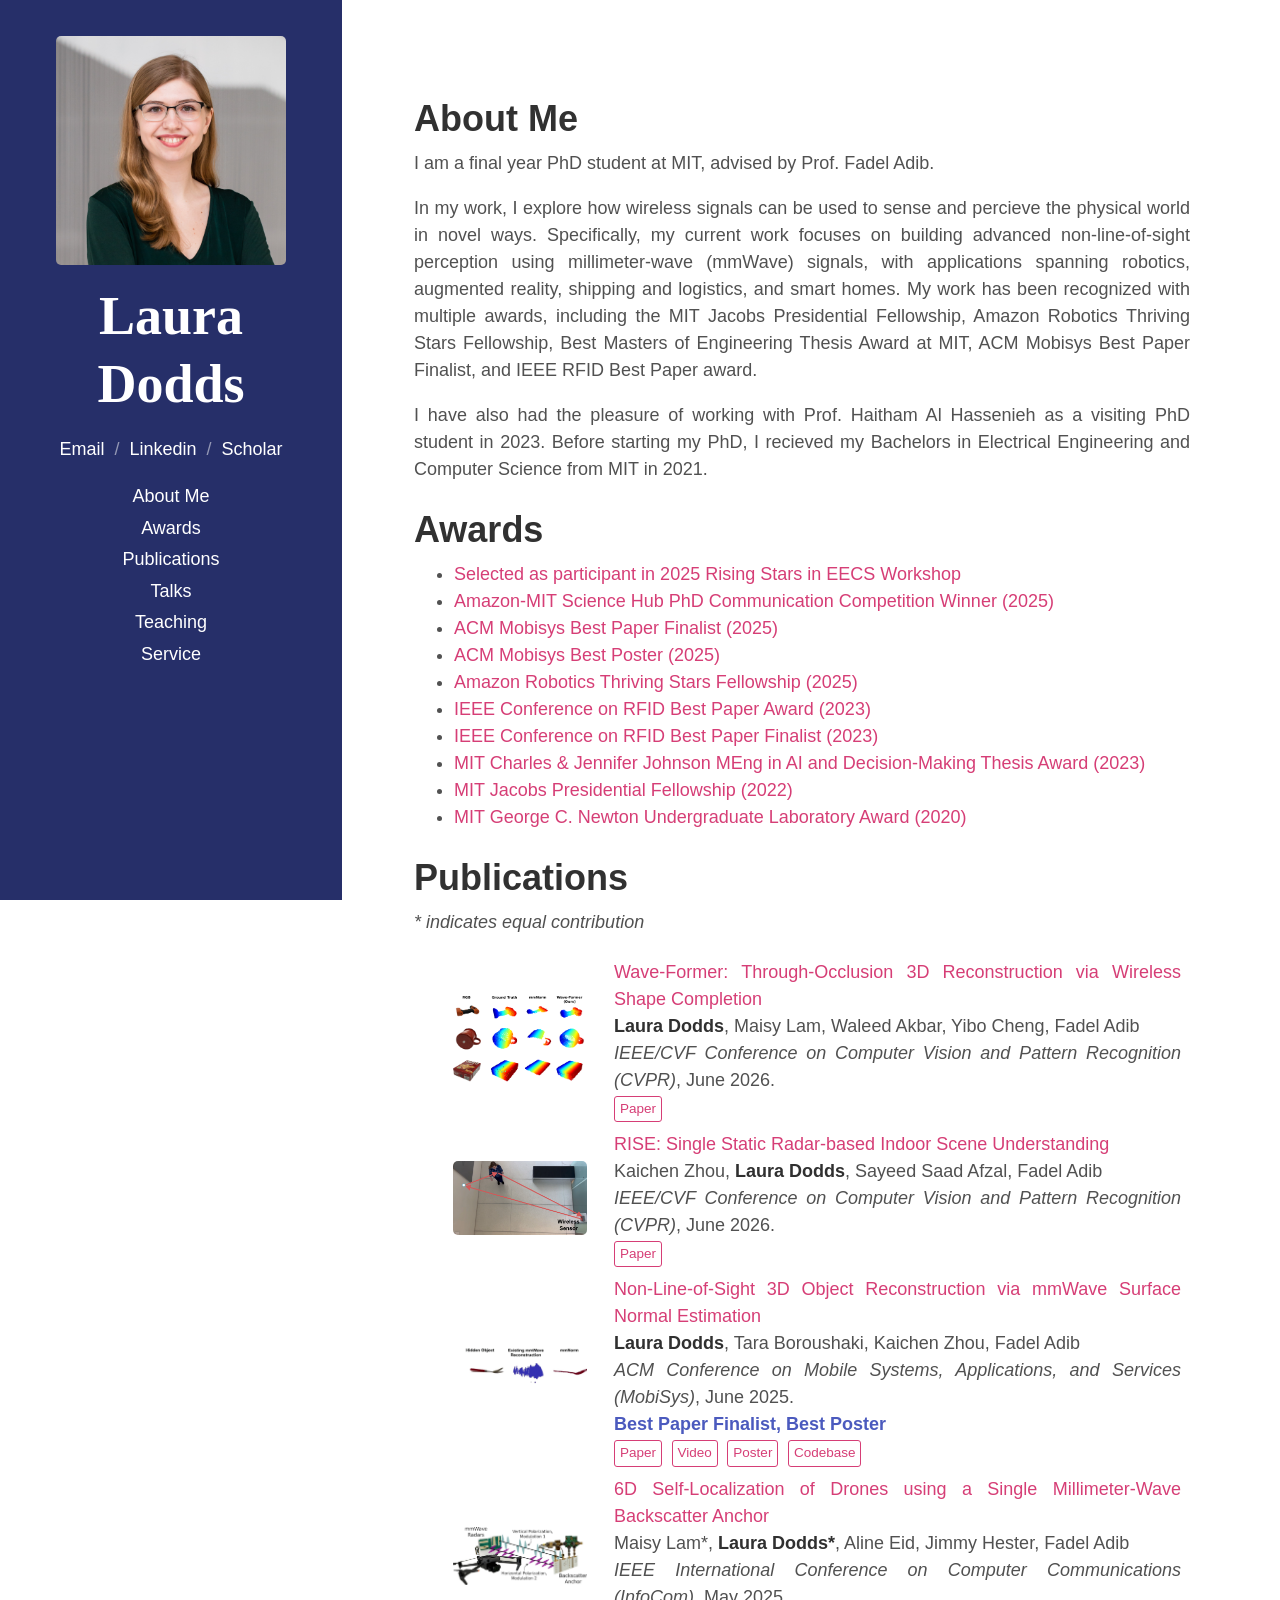
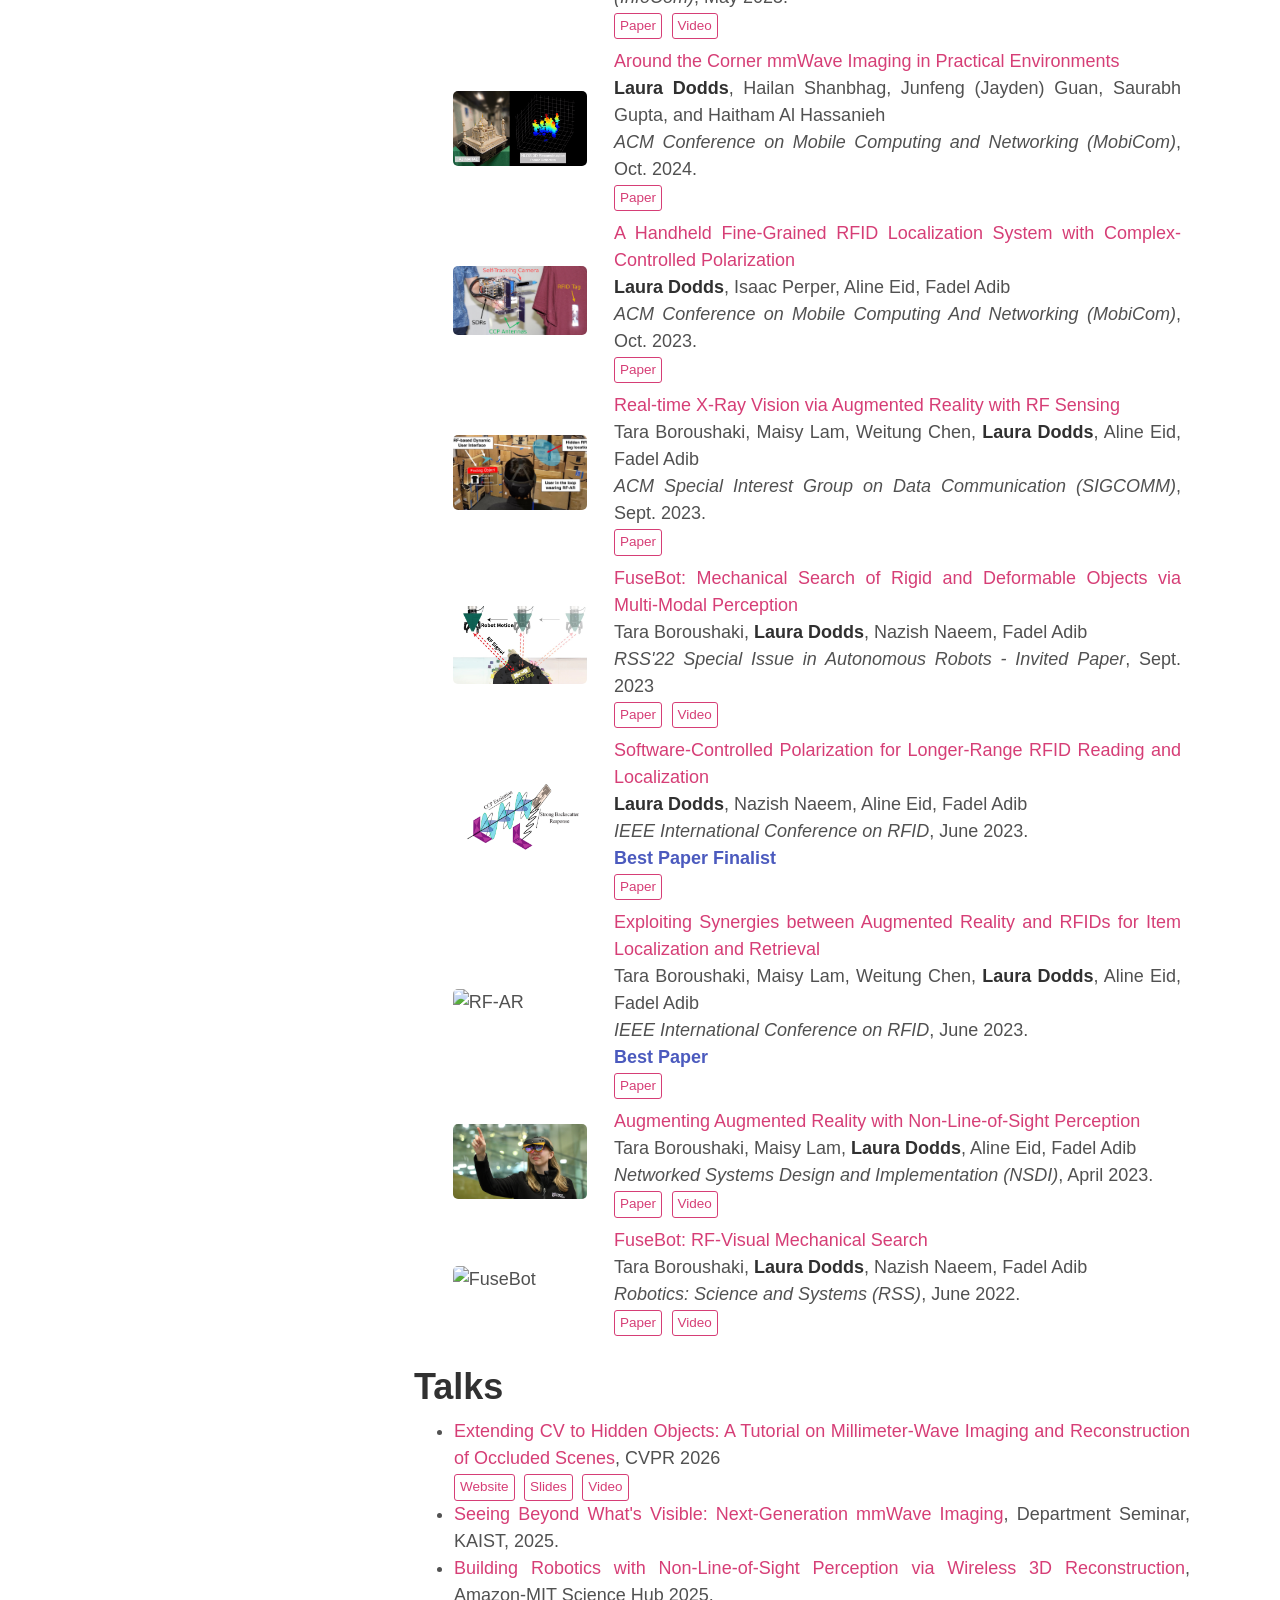
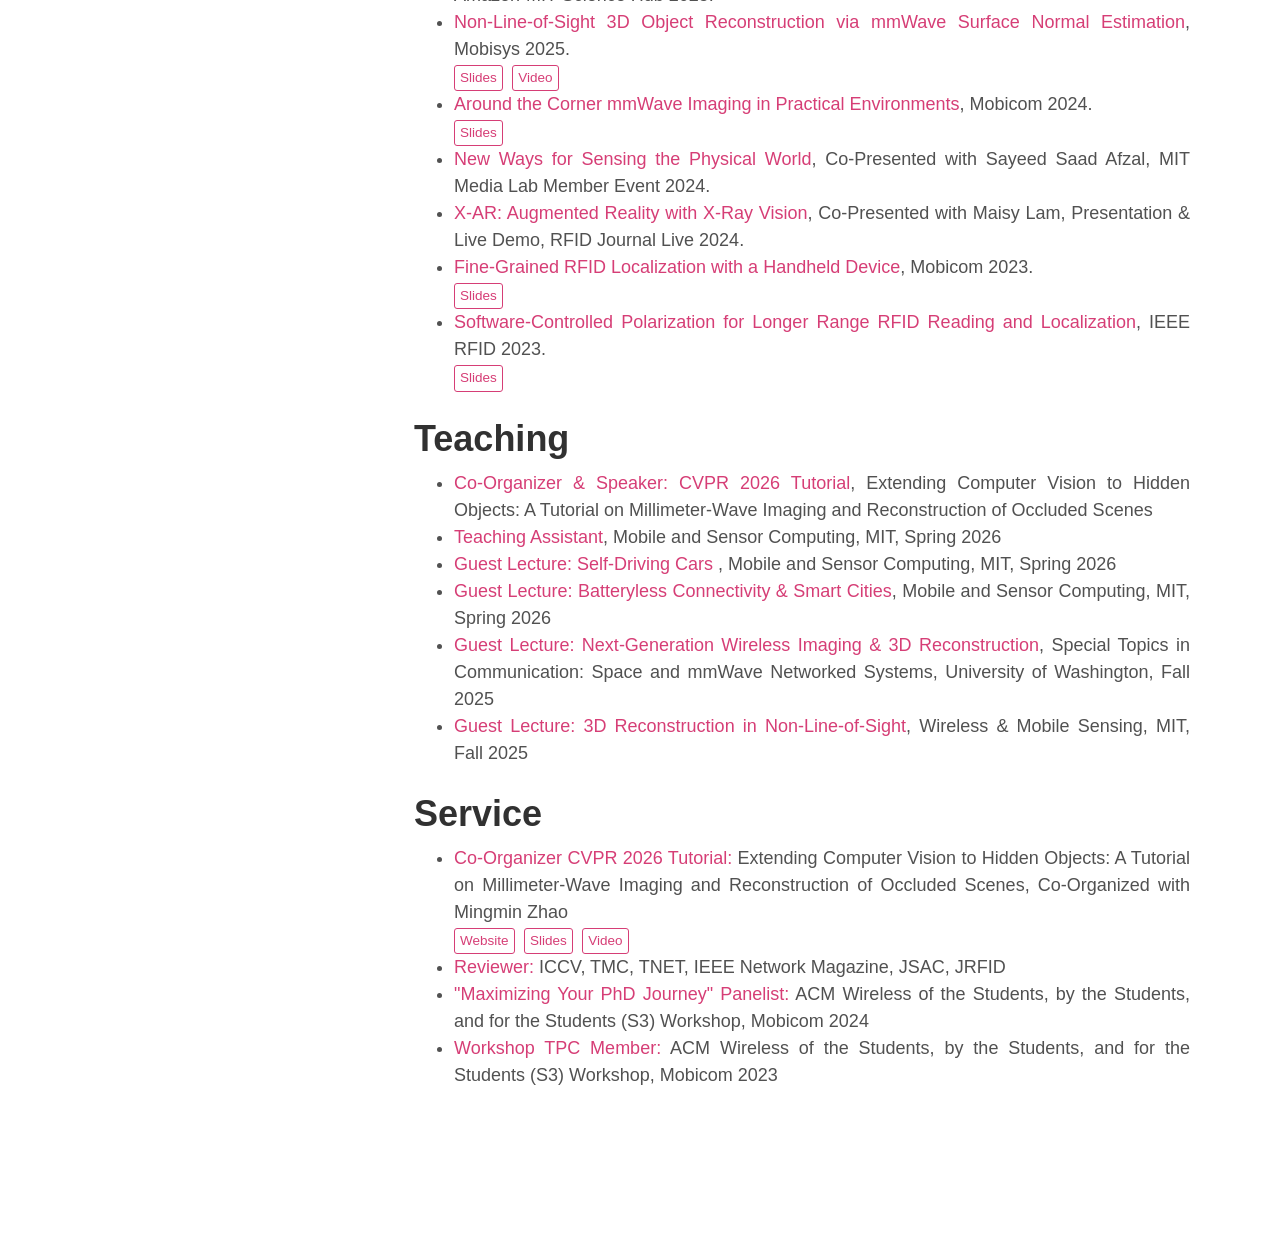
==== index.html @ 2a2af54e "Minor fix" ====
<!-- Test locally: bundle exec jekyll serve -->

<!doctype html>
<html lang="en-us">

  <head>
    <script async src="https://www.googletagmanager.com/gtag/js?id=G-W1QPLQGQSQ"></script>
<script>
  window.dataLayer = window.dataLayer || [];
  function gtag(){dataLayer.push(arguments);}
  gtag('js', new Date());

  gtag('config', 'G-W1QPLQGQSQ');
</script>

  <link href="http://gmpg.org/xfn/11" rel="profile">
  <meta http-equiv="content-type" content="text/html; charset=utf-8">

  <meta name="author" content="Laura Dodds">
  <meta name="description" content="Personal website of Laura Dodds, PhD candidate at MIT.">
  <!-- <meta name="viewport" content="width=device-width, initial-scale=1"> -->

  <meta http-equiv='cache-control' content='no-cache'>
  <meta http-equiv='expires' content='0'>
  <meta http-equiv='pragma' content='no-cache'>
  <title>
    
      Laura Dodds
    
  </title>

  <link rel="stylesheet" href="css/poole.css">
  <link rel="stylesheet" href="css/syntax.css">
  <link rel="stylesheet" href="css/hyde.css">
  <!-- <link rel="stylesheet" href="http://fonts.googleapis.com/css?family=PT+Sans:400,400italic,700|Abril+Fatface"> -->

  <link rel="apple-touch-icon-precomposed" href="http://localhost:4000/public/apple-touch-icon-144-precomposed.png">
  <link rel="shortcut icon" type="image/x-icon" href="images/laura_headshot.jpg">

  <link rel="alternate" type="application/rss+xml" title="RSS" href="http://localhost:4000/atom.xml">

  <style>
    td {
      text-align: justify !important;
    }
    ul {
      text-align: justify !important;
    }
  </style>
</head>

  <body class="theme-base-08">

    <div class="sidebar">
  <div class="container" >
    <div class="sidebar-about">
      <a href="images/laura_headshot.jpg"><img style="width:85%;max-width:100%;display:block;margin-left:auto;margin-right:auto" alt="profile photo" src="images/laura_headshot.jpg" class="hoverZoomLink"></a>
      <h1>
        <a href="" style="text-align: center">
          Laura Dodds
        </a>
      </h1>
      <p class="lead"></p>
    </div>
    <div>
      <a href="mailto:ldodds@mit.edu">Email</a> 
      &nbsp/&nbsp
      <!-- <a href="data/cv.pdf">CV</a> &nbsp/&nbsp -->
      <a href="https://www.linkedin.com/in/laura-dodds-871b4116a/">Linkedin</a> 
      &nbsp/&nbsp
      <!-- <br> -->
      <a href="https://scholar.google.com/citations?user=KIgj3WQAAAAJ&hl=en&oi=ao">Scholar</a>
      <p></p>
    </div>
    <nav class="sidebar-nav">
      <a class="sidebar-nav-item" href="#about">About Me</a>
      <a class="sidebar-nav-item" href="#awards">Awards</a>
      <a class="sidebar-nav-item" href="#research">Publications</a>
      <a class="sidebar-nav-item" href="#invited">Talks</a>
      <a class="sidebar-nav-item" href="#teaching">Teaching</a>
      <a class="sidebar-nav-item" href="#service">Service</a>

    </nav>

<!--    <p class="sidebar-sticky">&copy; 2021. All rights reserved.</p>-->
  </div>
</div>


    <div class="content container">
      <div class="page">
  <h1 id="about">About Me</h1>
        <p style="text-align: justify;">
        I am a final year PhD student at MIT, advised by Prof. Fadel Adib. 
        </p>

        <p style="text-align: justify;">
          In my work, I explore how wireless signals can be used to sense and percieve the physical world in novel ways. Specifically, my current work focuses on building advanced non-line-of-sight perception using millimeter-wave (mmWave) signals, with applications spanning robotics, augmented reality, shipping and logistics, and smart homes. My work has been recognized with multiple awards, including the MIT Jacobs Presidential Fellowship, Amazon Robotics Thriving Stars Fellowship, Best Masters of Engineering Thesis Award at MIT, ACM Mobisys Best Paper Finalist, and IEEE RFID Best Paper award. 
        </p>

    <p style="text-align: justify;">
      I have also had the pleasure of working with Prof. Haitham Al Hassenieh as a visiting PhD student in 2023. Before starting my PhD, I recieved my Bachelors in Electrical Engineering and Computer Science from MIT in 2021. 
    </p>

   
<h1 id="awards">Awards</h1>
<ul>
      <li> <a href="https://risingstars-eecs.mit.edu/participants/laura-dodds/">Selected as participant in 2025 Rising Stars in EECS Workshop</a></li>
      <li> <span style="color:#d63e76">Amazon-MIT Science Hub PhD Communication Competition Winner (2025)</span> </li> 
      <li> <a href="https://www.sigmobile.org/mobisys/2025/accepted_papers/">ACM Mobisys Best Paper Finalist (2025)</a> </li> 
      <li> <a href="https://www.sigmobile.org/mobisys/2025/accepted_posters/">ACM Mobisys Best Poster (2025)</a> </li> 
      <li> <span style="color:#d63e76">Amazon Robotics Thriving Stars Fellowship (2025)</span> </li> 
      <li> <a href="https://2023.ieee-rfid.org/">IEEE Conference on RFID Best Paper Award (2023)</a> </li> 
      <li> <a href="https://2023.ieee-rfid.org/">IEEE Conference on RFID Best Paper Finalist (2023)</a> </li> 
      <li> <a href="https://www.eecs.mit.edu/2023-eecs-awards/">MIT Charles & Jennifer Johnson MEng in AI and Decision-Making Thesis Award (2023)</a> </li> 
      <li> <span style="color:#d63e76">MIT Jacobs Presidential Fellowship (2022)</span> </li> 
      <li> <a href="https://www.eecs.mit.edu/2021-eecs-awards/">MIT George C. Newton Undergraduate Laboratory Award (2020)</a> </li> 

</ul>


<h1 id="research">Publications</h1>
<p><em>* indicates equal contribution</em></p>        

<table id="publications-table"><tbody>
    <tr>
      <td class="paper_icon"  style="width: 25%; min-width: 200px; padding-left: min(3rem, 5%)" >
        <div>
        <img src="images/waveformer.png" alt="3d-completion" width="88%" >
        </div>
      </td>
      <td class="paper_content" width="75%" valign="middle">
        <a href="papers/waveformer.pdf" >
          <papertitle>Wave-Former: Through-Occlusion 3D Reconstruction via Wireless Shape Completion</papertitle>
        </a>
        <br>
        <strong>Laura Dodds</strong>, Maisy Lam, Waleed Akbar, Yibo Cheng, Fadel Adib
        <br>
        <em>IEEE/CVF Conference on Computer Vision and Pattern Recognition (CVPR)</em>, June 2026.  
        <br>
        <a href="papers/waveformer.pdf" class="button-link">Paper</a>
      </td>
    </tr>

    <tr>
      <td class="paper_icon" style="width: 25%; min-width: 200px; padding-left: min(3rem, 5%)" >
        <div>
        <img src="images/rise.png" alt="3d-recon"  width="88%"   >
        </div>
      </td>
      <td class="paper_content" width="75%" valign="middle">
        <a href="papers/rise.pdf" >
          <papertitle>RISE: Single Static Radar-based Indoor Scene Understanding</papertitle>
        </a>
        <br>
        Kaichen Zhou, <strong>Laura Dodds</strong>, Sayeed Saad Afzal, Fadel Adib
        <br>
        <em>IEEE/CVF Conference on Computer Vision and Pattern Recognition (CVPR)</em>, June 2026. 
        <br>
        <a href="papers/rise.pdf" class="button-link">Paper</a>
      </td>
    </tr>

      <tr>
        <td class="paper_icon" style="width: 25%; min-width: 200px; padding-left: min(3rem, 5%)" >
          <div>
          <img src="images/mmNorm-gif.gif" alt="3d-recon"  width="88%"   >
          </div>
        </td>
        <td class="paper_content" width="75%" valign="middle">
          <a href="papers/mmNorm.pdf" >
            <papertitle>Non-Line-of-Sight 3D Object Reconstruction via mmWave Surface Normal Estimation</papertitle>
          </a>
          <br>
          <strong>Laura Dodds</strong>, Tara Boroushaki, Kaichen Zhou, Fadel Adib
          <br>
          <em>ACM Conference on Mobile Systems, Applications, and Services (MobiSys)</em>, June 2025.  
          <br>
          <strong style="color:#4B5ABE;">Best Paper Finalist, Best Poster </strong>
          <br>
          <a href="papers/mmNorm.pdf" class="button-link">Paper</a>
          <a href="https://youtu.be/Jsl6mxsdrcQ" class="button-link">Video</a>
          <a href="papers/mmNorm_poster.pdf" class="button-link">Poster</a>
          <a href="https://github.com/signalkinetics/mmNorm" class="button-link">Codebase</a>
        </td>
      </tr>

      <tr>
        <td class="paper_icon" style="width: 25%; min-width: 200px; padding-left: min(3rem, 5%)" >
          <div>
          <img src="images/mifly-pic.jpg" alt="mmWave-drone"  width="88%"  >
          </div>
        </td>
        <td class="paper_content" width="75%" valign="middle">
          <a href="papers/mifly.pdf">
            <papertitle>6D Self-Localization of Drones using a Single Millimeter-Wave Backscatter Anchor</papertitle>
          </a>
          <br>
          Maisy Lam*, <strong>Laura Dodds*</strong>, Aline Eid, Jimmy Hester, Fadel Adib
          <br>
          <em>IEEE International Conference on Computer Communications (InfoCom)</em>, May 2025. 
          <br>
          <a href="papers/mifly.pdf" class="button-link">Paper</a>
          <a href="https://www.youtube.com/watch?v=TyySRwsUpbY" class="button-link">Video</a>
        </td>
      </tr>

            <tr>
        <td class="paper_icon" style="width: 25%; min-width: 200px; padding-left: min(3rem, 5%)" >
          <div>
          <img src="images/rflect.gif" alt="RFlect"  width="88%"  >
          </div>
        </td>
        <td class="paper_content" width="75%" valign="middle">
          <a href="papers/rflect.pdf">
            <papertitle>Around the Corner mmWave Imaging in Practical Environments</papertitle>
          </a>
          <br>
          <strong>Laura Dodds</strong>, Hailan Shanbhag, Junfeng (Jayden) Guan, Saurabh Gupta, and Haitham Al Hassanieh
          <br>
          <em>ACM Conference on Mobile Computing and Networking (MobiCom)</em>, Oct. 2024. 
          <br>
          <a href="papers/rflect.pdf" class="button-link">Paper</a>
        </td>
      </tr>

      <tr>
        <td class="paper_icon" style="width: 25%; min-width: 200px; padding-left: min(3rem, 5%)" >
          <div>
          <img src="images/POLAR-pic.jpg" alt="POLAR"  width="88%"  >
          </div>
        </td>
        <td class="paper_content" width="75%" valign="middle">
          <a href="papers/polar.pdf">
            <papertitle>A Handheld Fine-Grained RFID Localization System with Complex-Controlled Polarization</papertitle>
          </a>
          <br>
          <strong>Laura Dodds</strong>, Isaac Perper, Aline Eid, Fadel Adib
          <br>
          <em>ACM Conference on Mobile Computing And Networking (MobiCom)</em>, Oct. 2023. 
          <br>
          <a href="papers/polar.pdf" class="button-link">Paper</a>
        </td>
      </tr>

      <tr>
        <td class="paper_icon" style="width: 25%; min-width: 200px; padding-left: min(3rem, 5%)" >
          <div>
          <img src="images/xar-demo-pic.jpg" alt="POLAR"  width="88%"  >
          </div>
        </td>
        <td class="paper_content" width="75%" valign="middle">
          <a href="papers/xar-demo.pdf">
            <papertitle>Real-time X-Ray Vision via Augmented Reality with RF Sensing</papertitle>
          </a>
          <br>
          Tara Boroushaki, Maisy Lam, Weitung Chen, <strong>Laura Dodds</strong>, Aline Eid, Fadel Adib
          <br>
          <em>ACM Special Interest Group on Data Communication (SIGCOMM)</em>, Sept. 2023. 
          <br>
          <a href="papers/xar-demo.pdf" class="button-link">Paper</a>
        </td>
      </tr>

      <tr>
        <td class="paper_icon" style="width: 25%; min-width: 200px; padding-left: min(3rem, 5%)" >
          <div>
          <img src="images/Fusebot_journal.jpg" alt="FuseBot-Journal"  width="88%"  >
          </div>
        </td>
        <td class="paper_content" width="75%" valign="middle">
          <a href="papers/FuseBot_Journal.pdf">
            <papertitle>FuseBot: Mechanical Search of Rigid and Deformable Objects via Multi-Modal Perception</papertitle>
          </a>
          <br>
          Tara Boroushaki, <strong>Laura Dodds</strong>, Nazish Naeem, Fadel Adib
          <br>
          <em>RSS'22 Special Issue in Autonomous Robots - Invited Paper</em>, Sept. 2023
          <br>
          <a href="papers/FuseBot_Journal.pdf" class="button-link">Paper</a>
          <a href="https://youtu.be/TFqz263uPN0" class="button-link">Video</a>
        </td>
      </tr>

      <tr>
        <td class="paper_icon"style="width: 25%; min-width: 200px; padding-left: min(3rem, 5%)"  >
          <div>
          <img src="images/RF-Boost.png" alt="RF-Boost"  width="88%"  >
          </div>
        </td>
        <td class="paper_content" width="75%" valign="middle">
          <a href="papers/rfboost.pdf">
            <papertitle>Software-Controlled Polarization for Longer-Range RFID Reading and Localization</papertitle>
          </a>
          <br>
          <strong>Laura Dodds</strong>, Nazish Naeem, Aline Eid, Fadel Adib
          <br>
          <em>IEEE International Conference on RFID</em>, June 2023.   
          <br>
          <strong style="color:#4B5ABE;">Best Paper Finalist </strong>
          <br>
          <a href="papers/rfboost.pdf" class="button-link">Paper</a>
        </td>
      </tr>      
      
      <tr>
        <td class="paper_icon" style="width: 25%; min-width: 200px; padding-left: min(3rem, 5%)" >
          <div>
          <img src="images/AR-synergies.png" alt="RF-AR"  width="88%"  >
          </div>
        </td>
        <td class="paper_content" width="75%" valign="middle">
          <a href="papers/rfar.pdf">
            <papertitle>Exploiting Synergies between Augmented Reality and RFIDs for Item Localization and Retrieval</papertitle>
          </a>
          <br>
          Tara Boroushaki, Maisy Lam, Weitung Chen, <strong>Laura Dodds</strong>, Aline Eid, Fadel Adib
          <br>
          <em>IEEE International Conference on RFID</em>, June 2023. 
          <br>
          <strong style="color:#4B5ABE;">Best Paper </strong>
          <br>
          <a href="papers/rfar.pdf" class="button-link">Paper</a>
        </td>
      </tr>

      <tr>
        <td class="paper_icon" style="width: 25%; min-width: 200px; padding-left: min(3rem, 5%)"  >
          <div>
          <img src="images/XAR.JPG" alt="X-AR" width="88%"   >
          </div>
        </td>
        <td class="paper_content" width="75%" valign="middle">
          <a href="papers/X_AR.pdf">
            <papertitle>Augmenting Augmented Reality with Non-Line-of-Sight Perception</papertitle>
          </a>
          <br>
          Tara Boroushaki, Maisy Lam, <strong>Laura Dodds</strong>, Aline Eid, Fadel Adib
          <br>
          <em>Networked Systems Design and Implementation (NSDI)</em>, April 2023. 
          <br>
          <a href="papers/X_AR.pdf" class="button-link">Paper</a>
          <a href="https://youtu.be/bdUN21ft7G0" class="button-link">Video</a>
        </td>
      </tr>
      
      <tr>
        <td class="paper_icon"style="width: 25%; min-width: 200px; padding-left: min(3rem, 5%)" >
          <div>
          <img src="images/FuseBot.png" alt="FuseBot" width="88%"   >
          </div>
        </td>
        <td class="paper_content" width="75%" valign="middle">
          <a href="papers/FuseBot.pdf">
            <papertitle>FuseBot: RF-Visual Mechanical Search</papertitle>
          </a>
          <br>
          Tara Boroushaki, <strong>Laura Dodds</strong>, Nazish Naeem, Fadel Adib
          <br>
          <em>Robotics: Science and Systems (RSS)</em>, June 2022. 
          <br>
          <a href="papers/FuseBot.pdf" class="button-link">Paper</a>
          <a href="https://youtu.be/TFqz263uPN0" class="button-link">Video</a>
        </td>
      </tr>
        </tbody></table>

<h1 id="invited">Talks</h1>
          <ul>            
            <li> <span style="color:#d63e76">Extending CV to Hidden Objects: A Tutorial on Millimeter-Wave Imaging and Reconstruction of Occluded Scenes</span>, CVPR 2026    </li> 
            <a href="https://cvpr-mmwave-tutorial.github.io/" class="button-link">Website</a> <a href="https://cvpr-mmwave-tutorial.github.io/assets/slides/CVPR_Tutorial_Compressed.pptx" class="button-link">Slides</a> <a href="https://youtu.be/iNh4LRrXfsc" class="button-link">Video</a> 
            <li> <span style="color:#d63e76">Seeing Beyond What's Visible: Next-Generation mmWave Imaging</span>, Department Seminar, KAIST, 2025.    </li> 
            <li> <span style="color:#d63e76">Building Robotics with Non-Line-of-Sight Perception via Wireless 3D Reconstruction</span>, Amazon-MIT Science Hub 2025.    </li> 
                <li> <a href="data/mmNorm_final.pptx">Non-Line-of-Sight 3D Object Reconstruction via mmWave Surface Normal Estimation</a>, Mobisys 2025.    </li> <a href="data/mmNorm_final.pptx" class="button-link">Slides</a> <a href="https://www.youtube.com/watch?app=desktop&v=OQrsuXaoddY" class="button-link">Video</a> 
                <li> <a href="data/RFlect_Final.pptx">Around the Corner mmWave Imaging in Practical Environments</a>, Mobicom 2024.    </li> <a href="data/RFlect_Final.pptx" class="button-link">Slides</a>
                <li> <span style="color:#d63e76">New Ways for Sensing the Physical World</span>, Co-Presented with Sayeed Saad Afzal, MIT Media Lab Member Event 2024.    </li> 
                <li> <span style="color:#d63e76">X-AR: Augmented Reality with X-Ray Vision</span>, Co-Presented with Maisy Lam, Presentation & Live Demo, RFID Journal Live 2024.    </li> 
                <li> <a href="data/POLAR_Presentation_final.pptx">Fine-Grained RFID Localization with a Handheld Device</a>, Mobicom 2023.    </li> <a href="data/POLAR_Presentation_final.pptx" class="button-link">Slides</a>
                <li> <a href="data/RF-Boost_Presentation.pptx">Software-Controlled Polarization for Longer Range RFID Reading and Localization</a>, IEEE RFID 2023.    </li> <a href="data/RF-Boost_Presentation.pptx" class="button-link">Slides</a>
                
          </ul>

<h1 id="teaching">Teaching</h1>
        <ul>
          <li> <span style="color:#d63e76">Co-Organizer & Speaker: CVPR 2026 Tutorial</span>, Extending Computer Vision to Hidden Objects: A Tutorial on Millimeter-Wave Imaging and Reconstruction of Occluded Scenes          </li>

          <li><span style="color:#d63e76">Teaching Assistant</span>, Mobile and Sensor Computing, MIT, Spring 2026</li>
          <li><span style="color:#d63e76">Guest Lecture: Self-Driving Cars </span>, Mobile and Sensor Computing, MIT, Spring 2026</li>
          <li><span style="color:#d63e76">Guest Lecture: Batteryless Connectivity & Smart Cities</span>, Mobile and Sensor Computing, MIT, Spring 2026</li>
          <li><span style="color:#d63e76">Guest Lecture: Next-Generation Wireless Imaging & 3D Reconstruction</span>, Special Topics in Communication: Space and mmWave Networked Systems, University of Washington, Fall 2025</li>
          <li><span style="color:#d63e76">Guest Lecture: 3D Reconstruction in Non-Line-of-Sight</span>, Wireless & Mobile Sensing, MIT, Fall 2025</li>
        </ul>

        
<h1 id="service">Service</h1>
        <ul>
          <li> <span style="color:#d63e76">Co-Organizer CVPR 2026 Tutorial: </span>Extending Computer Vision to Hidden Objects: A Tutorial on Millimeter-Wave Imaging and Reconstruction of Occluded Scenes, Co-Organized with Mingmin Zhao          </li>
          <a href="https://cvpr-mmwave-tutorial.github.io/" class="button-link">Website</a> <a href="https://cvpr-mmwave-tutorial.github.io/assets/slides/CVPR_Tutorial_Compressed.pptx" class="button-link">Slides</a> <a href="https://youtu.be/iNh4LRrXfsc" class="button-link">Video</a> 
          <li> <span style="color:#d63e76">Reviewer: </span>ICCV, TMC, TNET, IEEE Network Magazine, JSAC, JRFID</a></li>
          <li> <span style="color:#d63e76">"Maximizing Your PhD Journey" Panelist: </span>ACM Wireless of the Students, by the Students, and for the Students (S3) Workshop, Mobicom 2024</li>
          <li> <span style="color:#d63e76">Workshop TPC Member: </span>ACM Wireless of the Students, by the Students, and for the Students (S3) Workshop, Mobicom 2023</li>
          
        </ul>

    </div>

  </body>
</html>
---- css/poole.css ----
/*
 *                        ___
 *                       /\_ \
 *  _____     ___     ___\//\ \      __
 * /\ '__`\  / __`\  / __`\\ \ \   /'__`\
 * \ \ \_\ \/\ \_\ \/\ \_\ \\_\ \_/\  __/
 *  \ \ ,__/\ \____/\ \____//\____\ \____\
 *   \ \ \/  \/___/  \/___/ \/____/\/____/
 *    \ \_\
 *     \/_/
 *
 * Designed, built, and released under MIT license by @mdo. Learn more at
 * https://github.com/poole/poole.
 */


/*
 * Contents
 *
 * Body resets
 * Custom type
 * Messages
 * Container
 * Masthead
 * Posts and pages
 * Pagination
 * Reverse layout
 * Themes
 */


/*
 * Body resets
 *
 * Update the foundational and global aspects of the page.
 */

* {
  -webkit-box-sizing: border-box;
     -moz-box-sizing: border-box;
          box-sizing: border-box;
}

html,
body {
  margin: 0;
  padding: 0;
}

html {
  font-family: "Helvetica Neue", Helvetica, Arial, sans-serif;
  font-size: 16px;
  line-height: 1.5;
}
@media (min-width: 38em) {
  html {
    font-size: 20px;
  }
}

body {
  color: #515151;
  background-color: #fff;
  -webkit-text-size-adjust: 100%;
      -ms-text-size-adjust: 100%;
}

/* No `:visited` state is required by default (browsers will use `a`) */
a {
  color: #268bd2;
  text-decoration: none;
}
a strong {
  color: inherit;
}
/* `:focus` is linked to `:hover` for basic accessibility */
a:hover,
a:focus {
  text-decoration: underline;
}

/* Headings */
h1, h2, h3, h4, h5, h6 {
  margin-bottom: .5rem;
  font-weight: bold;
  line-height: 1.25;
  color: #313131;
  text-rendering: optimizeLegibility;
}
h1 {
  font-size: 2rem;
}
h2 {
  margin-top: 1rem;
  font-size: 1.5rem;
}
h3 {
  margin-top: 1.5rem;
  font-size: 1.25rem;
}
h4, h5, h6 {
  margin-top: 1rem;
  font-size: 1rem;
}

/* Body text */
p {
  margin-top: 0;
  margin-bottom: 1rem;
}

strong {
  color: #303030;
}


/* Lists */
ul, ol, dl {
  margin-top: 0;
  margin-bottom: 1rem;
}

dt {
  font-weight: bold;
}
dd {
  margin-bottom: .5rem;
}

/* Misc */
hr {
  position: relative;
  margin: 1.5rem 0;
  border: 0;
  border-top: 1px solid #eee;
  border-bottom: 1px solid #fff;
}

abbr {
  font-size: 85%;
  font-weight: bold;
  color: #555;
  text-transform: uppercase;
}
abbr[title] {
  cursor: help;
  border-bottom: 1px dotted #e5e5e5;
}

/* Code */
code,
pre {
  font-family: Menlo, Monaco, "Courier New", monospace;
}
code {
  padding: .25em .5em;
  font-size: 85%;
  color: #bf616a;
  background-color: #f9f9f9;
  border-radius: 3px;
}
pre {
  display: block;
  margin-top: 0;
  margin-bottom: 1rem;
  padding: 1rem;
  font-size: .8rem;
  line-height: 1.4;
  white-space: pre;
  white-space: pre-wrap;
  word-break: break-all;
  word-wrap: break-word;
  background-color: #f9f9f9;
}
pre code {
  padding: 0;
  font-size: 100%;
  color: inherit;
  background-color: transparent;
}

/* Pygments via Jekyll */
.highlight {
  margin-bottom: 1rem;
  border-radius: 4px;
}
.highlight pre {
  margin-bottom: 0;
}

/* Gist via GitHub Pages */
.gist .gist-file {
  font-family: Menlo, Monaco, "Courier New", monospace !important;
}
.gist .markdown-body {
  padding: 15px;
}
.gist pre {
  padding: 0;
  background-color: transparent;
}
.gist .gist-file .gist-data {
  font-size: .8rem !important;
  line-height: 1.4;
}
.gist code {
  padding: 0;
  color: inherit;
  background-color: transparent;
  border-radius: 0;
}

/* Quotes */
blockquote {
  padding: .5rem 1rem;
  margin: .8rem 0;
  color: #7a7a7a;
  border-left: .25rem solid #e5e5e5;
}
blockquote p:last-child {
  margin-bottom: 0;
}
@media (min-width: 30em) {
  blockquote {
    /*padding-right: 5rem;*/
    padding-left: 1.25rem;
  }
}

img {
  display: block;
  max-width: 100%;
  margin: 0 0 1rem;
  border-radius: 5px;
}

/* Tables */
table {
  margin-bottom: 1rem;
  width: 100%;
  /*border: 1px solid #e5e5e5;*/
  border-collapse: collapse;
}
td,
th {
  padding: .25rem .5rem;
  /*border: 1px solid #e5e5e5;*/
}
/*tbody tr:nth-child(odd) td,*/
/*tbody tr:nth-child(odd) th {*/
/*  background-color: #f9f9f9;*/
/*}*/


/*
 * Custom type
 *
 * Extend paragraphs with `.lead` for larger introductory text.
 */

.lead {
  font-size: 1.25rem;
  font-weight: 300;
}


/*
 * Messages
 *
 * Show alert messages to users. You may add it to single elements like a `<p>`,
 * or to a parent if there are multiple elements to show.
 */

.message {
  margin-bottom: 1rem;
  padding: 1rem;
  color: #717171;
  background-color: #f9f9f9;
}


/*
 * Container
 *
 * Center the page content.
 */

.container {
  max-width: 44rem;
  padding-left:  1rem;
  padding-right: 1rem;
  margin-left:  auto;
  margin-right: auto;
}


/*
 * Masthead
 *
 * Super small header above the content for site name and short description.
 */

.masthead {
  padding-top:    1rem;
  padding-bottom: 1rem;
  margin-bottom: 3rem;
}
.masthead-title {
  margin-top: 0;
  margin-bottom: 0;
  color: #505050;
}
.masthead-title a {
  color: #505050;
}
.masthead-title small {
  font-size: 75%;
  font-weight: 400;
  color: #c0c0c0;
  letter-spacing: 0;
}


/*
 * Posts and pages
 *
 * Each post is wrapped in `.post` and is used on default and post layouts. Each
 * page is wrapped in `.page` and is only used on the page layout.
 */

.page,
.post {
  margin-bottom: 4em;
}

/* Blog post or page title */
.page-title,
.post-title,
.post-title a {
  color: #303030;
}
.page-title,
.post-title {
  margin-top: 0;
}

/* Meta data line below post title */
.post-date {
  display: block;
  margin-top: -.5rem;
  margin-bottom: 1rem;
  color: #9a9a9a;
}

/* Related posts */
.related {
  padding-top: 2rem;
  padding-bottom: 2rem;
  border-top: 1px solid #eee;
}
.related-posts {
  padding-left: 0;
  list-style: none;
}
.related-posts h3 {
  margin-top: 0;
}
.related-posts li small {
  font-size: 75%;
  color: #999;
}
.related-posts li a:hover {
  color: #268bd2;
  text-decoration: none;
}
.related-posts li a:hover small {
  color: inherit;
}


/*
 * Pagination
 *
 * Super lightweight (HTML-wise) blog pagination. `span`s are provide for when
 * there are no more previous or next posts to show.
 */

.pagination {
  overflow: hidden; /* clearfix */
  margin-left: -1rem;
  /*margin-right: -1rem;*/
  font-family: "PT Sans", Helvetica, Arial, sans-serif;
  color: #ccc;
  text-align: center;
}

/* Pagination items can be `span`s or `a`s */
.pagination-item {
  display: block;
  padding: 1rem;
  border: 1px solid #eee;
}
.pagination-item:first-child {
  margin-bottom: -1px;
}

/* Only provide a hover state for linked pagination items */
a.pagination-item:hover {
  background-color: #f5f5f5;
}

@media (min-width: 30em) {
  .pagination {
    margin: 3rem 0;
  }
  .pagination-item {
    float: left;
    width: 50%;
  }
  .pagination-item:first-child {
    margin-bottom: 0;
    border-top-left-radius:    4px;
    border-bottom-left-radius: 4px;
  }
  .pagination-item:last-child {
    margin-left: -1px;
    border-top-right-radius:    4px;
    border-bottom-right-radius: 4px;
  }
}

#news {
  /* color: #d63e76; */
  /* color: black; */
  font-weight: bold;
}
---- css/syntax.css ----
.highlight .hll { background-color: #ffc; }
.highlight .c { color: #999; } /* Comment */
.highlight .err { color: #a00; background-color: #faa } /* Error */
.highlight .k { color: #069; } /* Keyword */
.highlight .o { color: #555 } /* Operator */
.highlight .cm { color: #09f; font-style: italic } /* Comment.Multiline */
.highlight .cp { color: #099 } /* Comment.Preproc */
.highlight .c1 { color: #999; } /* Comment.Single */
.highlight .cs { color: #999; } /* Comment.Special */
.highlight .gd { background-color: #fcc; border: 1px solid #c00 } /* Generic.Deleted */
.highlight .ge { font-style: italic } /* Generic.Emph */
.highlight .gr { color: #f00 } /* Generic.Error */
.highlight .gh { color: #030; } /* Generic.Heading */
.highlight .gi { background-color: #cfc; border: 1px solid #0c0 } /* Generic.Inserted */
.highlight .go { color: #aaa } /* Generic.Output */
.highlight .gp { color: #009; } /* Generic.Prompt */
.highlight .gs { } /* Generic.Strong */
.highlight .gu { color: #030; } /* Generic.Subheading */
.highlight .gt { color: #9c6 } /* Generic.Traceback */
.highlight .kc { color: #069; } /* Keyword.Constant */
.highlight .kd { color: #069; } /* Keyword.Declaration */
.highlight .kn { color: #069; } /* Keyword.Namespace */
.highlight .kp { color: #069 } /* Keyword.Pseudo */
.highlight .kr { color: #069; } /* Keyword.Reserved */
.highlight .kt { color: #078; } /* Keyword.Type */
.highlight .m { color: #f60 } /* Literal.Number */
.highlight .s { color: #d44950 } /* Literal.String */
.highlight .na { color: #4f9fcf } /* Name.Attribute */
.highlight .nb { color: #366 } /* Name.Builtin */
.highlight .nc { color: #0a8; } /* Name.Class */
.highlight .no { color: #360 } /* Name.Constant */
.highlight .nd { color: #99f } /* Name.Decorator */
.highlight .ni { color: #999; } /* Name.Entity */
.highlight .ne { color: #c00; } /* Name.Exception */
.highlight .nf { color: #c0f } /* Name.Function */
.highlight .nl { color: #99f } /* Name.Label */
.highlight .nn { color: #0cf; } /* Name.Namespace */
.highlight .nt { color: #2f6f9f; } /* Name.Tag */
.highlight .nv { color: #033 } /* Name.Variable */
.highlight .ow { color: #000; } /* Operator.Word */
.highlight .w { color: #bbb } /* Text.Whitespace */
.highlight .mf { color: #f60 } /* Literal.Number.Float */
.highlight .mh { color: #f60 } /* Literal.Number.Hex */
.highlight .mi { color: #f60 } /* Literal.Number.Integer */
.highlight .mo { color: #f60 } /* Literal.Number.Oct */
.highlight .sb { color: #c30 } /* Literal.String.Backtick */
.highlight .sc { color: #c30 } /* Literal.String.Char */
.highlight .sd { color: #c30; font-style: italic } /* Literal.String.Doc */
.highlight .s2 { color: #c30 } /* Literal.String.Double */
.highlight .se { color: #c30; } /* Literal.String.Escape */
.highlight .sh { color: #c30 } /* Literal.String.Heredoc */
.highlight .si { color: #a00 } /* Literal.String.Interpol */
.highlight .sx { color: #c30 } /* Literal.String.Other */
.highlight .sr { color: #3aa } /* Literal.String.Regex */
.highlight .s1 { color: #c30 } /* Literal.String.Single */
.highlight .ss { color: #fc3 } /* Literal.String.Symbol */
.highlight .bp { color: #366 } /* Name.Builtin.Pseudo */
.highlight .vc { color: #033 } /* Name.Variable.Class */
.highlight .vg { color: #033 } /* Name.Variable.Global */
.highlight .vi { color: #033 } /* Name.Variable.Instance */
.highlight .il { color: #f60 } /* Literal.Number.Integer.Long */

.css .o,
.css .o + .nt,
.css .nt + .nt { color: #999; }
---- css/hyde.css ----
/*
 *  __                  __
 * /\ \                /\ \
 * \ \ \___   __  __   \_\ \     __
 *  \ \  _ `\/\ \/\ \  /'_` \  /'__`\
 *   \ \ \ \ \ \ \_\ \/\ \_\ \/\  __/
 *    \ \_\ \_\/`____ \ \___,_\ \____\
 *     \/_/\/_/`/___/> \/__,_ /\/____/
 *                /\___/
 *                \/__/
 *
 * Designed, built, and released under MIT license by @mdo. Learn more at
 * https://github.com/poole/hyde.
 */


/*
 * Contents
 *
 * Global resets
 * Sidebar
 * Container
 * Reverse layout
 * Themes
 */


/*
 * Global resets
 *
 * Update the foundational and global aspects of the page.
 */

html {
  font-family: "PT Sans", Helvetica, Arial, sans-serif;
}
@media (min-width: 48em) {
  html {
    font-size: 16px;
  }
}
@media (min-width: 58em) {
  html {
    font-size: 18px;
  }
}


/*
 * Sidebar
 *
 * Flexible banner for housing site name, intro, and "footer" content. Starts
 * out above content in mobile and later moves to the side with wider viewports.
 */

.sidebar {
  text-align: center;
  padding: 2rem 1rem;
  color: rgba(255,255,255,.5);
  background-color: #202020;
}
@media (min-width: 48em) {
  .sidebar {
    position: fixed;
    top: 0;
    left: 0;
    bottom: 0;
    width: 19rem;
    text-align: center;
  }
}

/* Sidebar links */
.sidebar a {
  color: #fff;
}

/* About section */
.sidebar-about h1 {
  color: #fff;
  margin-top: 0;
  font-family: "Abril Fatface", serif;
  font-size: 3.0rem;
  text-align: center;
}

/* Sidebar nav */
.sidebar-nav {
  margin-bottom: 1rem;
}
.sidebar-nav-item {
  display: block;
  line-height: 1.75;
}
a.sidebar-nav-item:hover,
a.sidebar-nav-item:focus {
  text-decoration: underline;
}
.sidebar-nav-item.active {
  font-weight: bold;
}

/* Sticky sidebar
 *
 * Add the `sidebar-sticky` class to the sidebar's container to affix it the
 * contents to the bottom of the sidebar in tablets and up.
 */

@media (min-width: 48em) {
  .sidebar-sticky {
    position: absolute;
    right:  1rem;
    bottom: 1rem;
    left:   1rem;
  }
}


/* Container
 *
 * Align the contents of the site above the proper threshold with some margin-fu
 * with a 25%-wide `.sidebar`.
 */

.content {
  padding-top:    4rem;
  padding-bottom: 4rem;
  /* max-width: 100%; Allow the content to take up the full width */
  /* margin: 0 auto; Center the content */
  /* padding: 2rem; Add some padding for readability */
}

@media (min-width: 48em) {
  .content {
    max-width: 64rem;
    margin-left: 20rem;
    margin-right: 2rem;
  }
}

@media (min-width: 64em) {
  .content {
    margin-left: 22rem;
    margin-right: 4rem;
  }
}


/*
 * Reverse layout
 *
 * Flip the orientation of the page by placing the `.sidebar` on the right.
 */

@media (min-width: 48em) {
  .layout-reverse .sidebar {
    left: auto;
    right: 0;
  }
  .layout-reverse .content {
    margin-left: 2rem;
    margin-right: 20rem;
  }
}

@media (min-width: 64em) {
  .layout-reverse .content {
    margin-left: 4rem;
    margin-right: 22rem;
  }
}



/*
 * Themes
 *
 * As of v1.1, Hyde includes optional themes to color the sidebar and links
 * within blog posts. To use, add the class of your choosing to the `body`.
 */

/* Base16 (http://chriskempson.github.io/base16/#default) */

/* Red */
.theme-base-08 .sidebar {
  background-color: #262F69;
}
.theme-base-08 .content a,
.theme-base-08 .related-posts li a:hover {
  color: #d63e76;
}

/* Orange */
.theme-base-09 .sidebar {
  background-color: #d28445;
}
.theme-base-09 .content a,
.theme-base-09 .related-posts li a:hover {
  color: #d28445;
}

/* Yellow */
.theme-base-0a .sidebar {
  background-color: #f4bf75;
}
.theme-base-0a .content a,
.theme-base-0a .related-posts li a:hover {
  color: #f4bf75;
}

/* Green */
.theme-base-0b .sidebar {
  background-color: #90a959;
}
.theme-base-0b .content a,
.theme-base-0b .related-posts li a:hover {
  color: #90a959;
}

/* Cyan */
.theme-base-0c .sidebar {
  background-color: #75b5aa;
}
.theme-base-0c .content a,
.theme-base-0c .related-posts li a:hover {
  color: #75b5aa;
}

/* Blue */
.theme-base-0d .sidebar {
  background-color: #6a9fb5;
}
.theme-base-0d .content a,
.theme-base-0d .related-posts li a:hover {
  color: #6a9fb5;
}

/* Magenta */
.theme-base-0e .sidebar {
  background-color: #aa759f;
}
.theme-base-0e .content a,
.theme-base-0e .related-posts li a:hover {
  color: #aa759f;
}

/* Brown */
.theme-base-0f .sidebar {
  background-color: #8f5536;
}
.theme-base-0f .content a,
.theme-base-0f .related-posts li a:hover {
  color: #8f5536;
}

.paper_icon {
  padding-top: 20px;
  padding-left: 3rem;
  /* width: 28%; */
  vertical-align: middle;

}

.paper_content {
  /* width: 72%; */
  /* valign: middle; */
  font-size: 1.0rem;
  padding-left: 0;
}

.button-link {
  display: inline-block;
  padding: 2px 5px; 
  font-size: 0.75rem; 
  background-color: #fff; 
  /* color: white !important;  */
  text-decoration: none; 
  border: 1.5px solid #d63e76; 
  border-radius: 3px;
  transition: background-color 0.3s ease, color 0.3s ease; 
  margin-right: 0.25rem;
}

.button-link:hover {
  background-color: #d63e76; /* Slightly darker pink on hover */
  color: #fff !important; /* Ensure text remains white on hover */
  text-decoration: none; 
}

.one{
  width: 160px;
  height: 160px;
  position: relative;
}
.one{
  width: 180px;
  height: 180px;
  position: relative;
}
.repalign_one{
  width: 210px;
  height: 180px;
  position: relative;
}

#publications-table {
  width: 100%;
  border: 0px;
  border-spacing: 0px;
  border-collapse: separate;
  margin-left: 0;
  margin-right: 0;
}
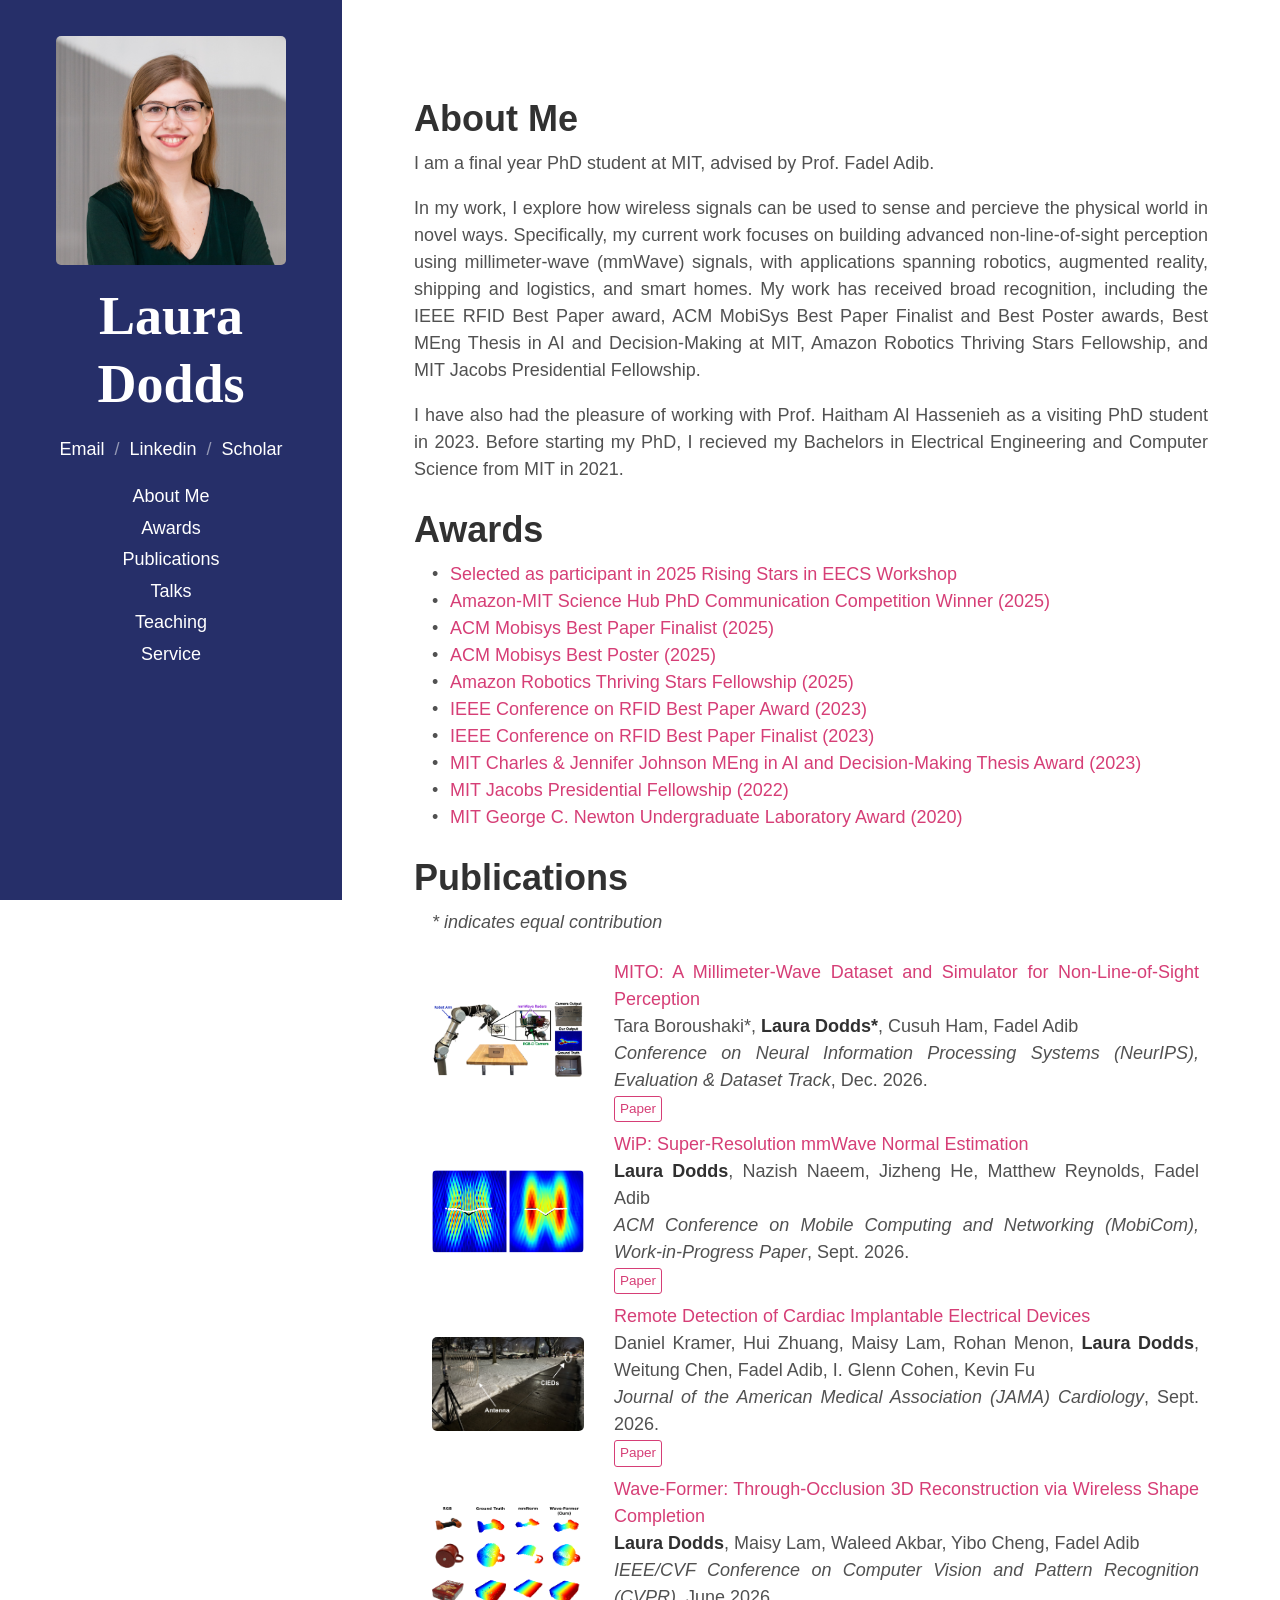
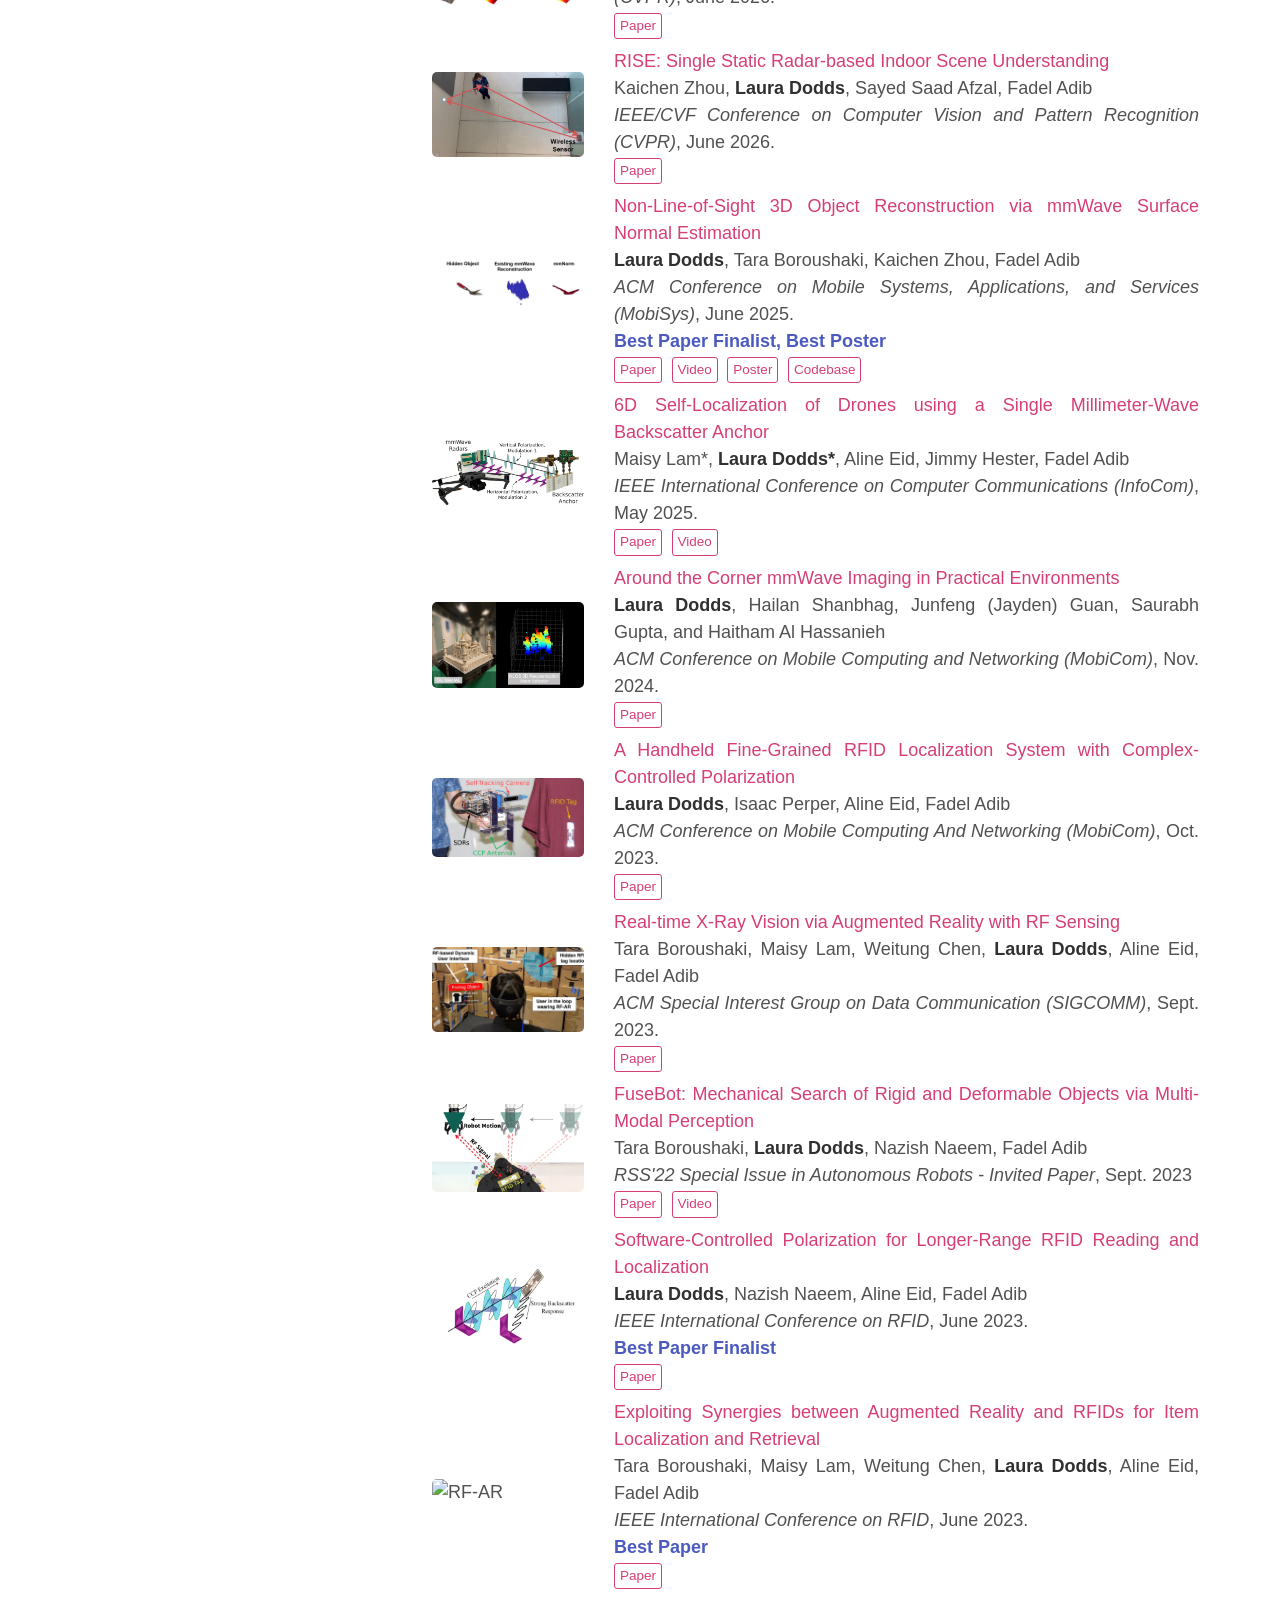
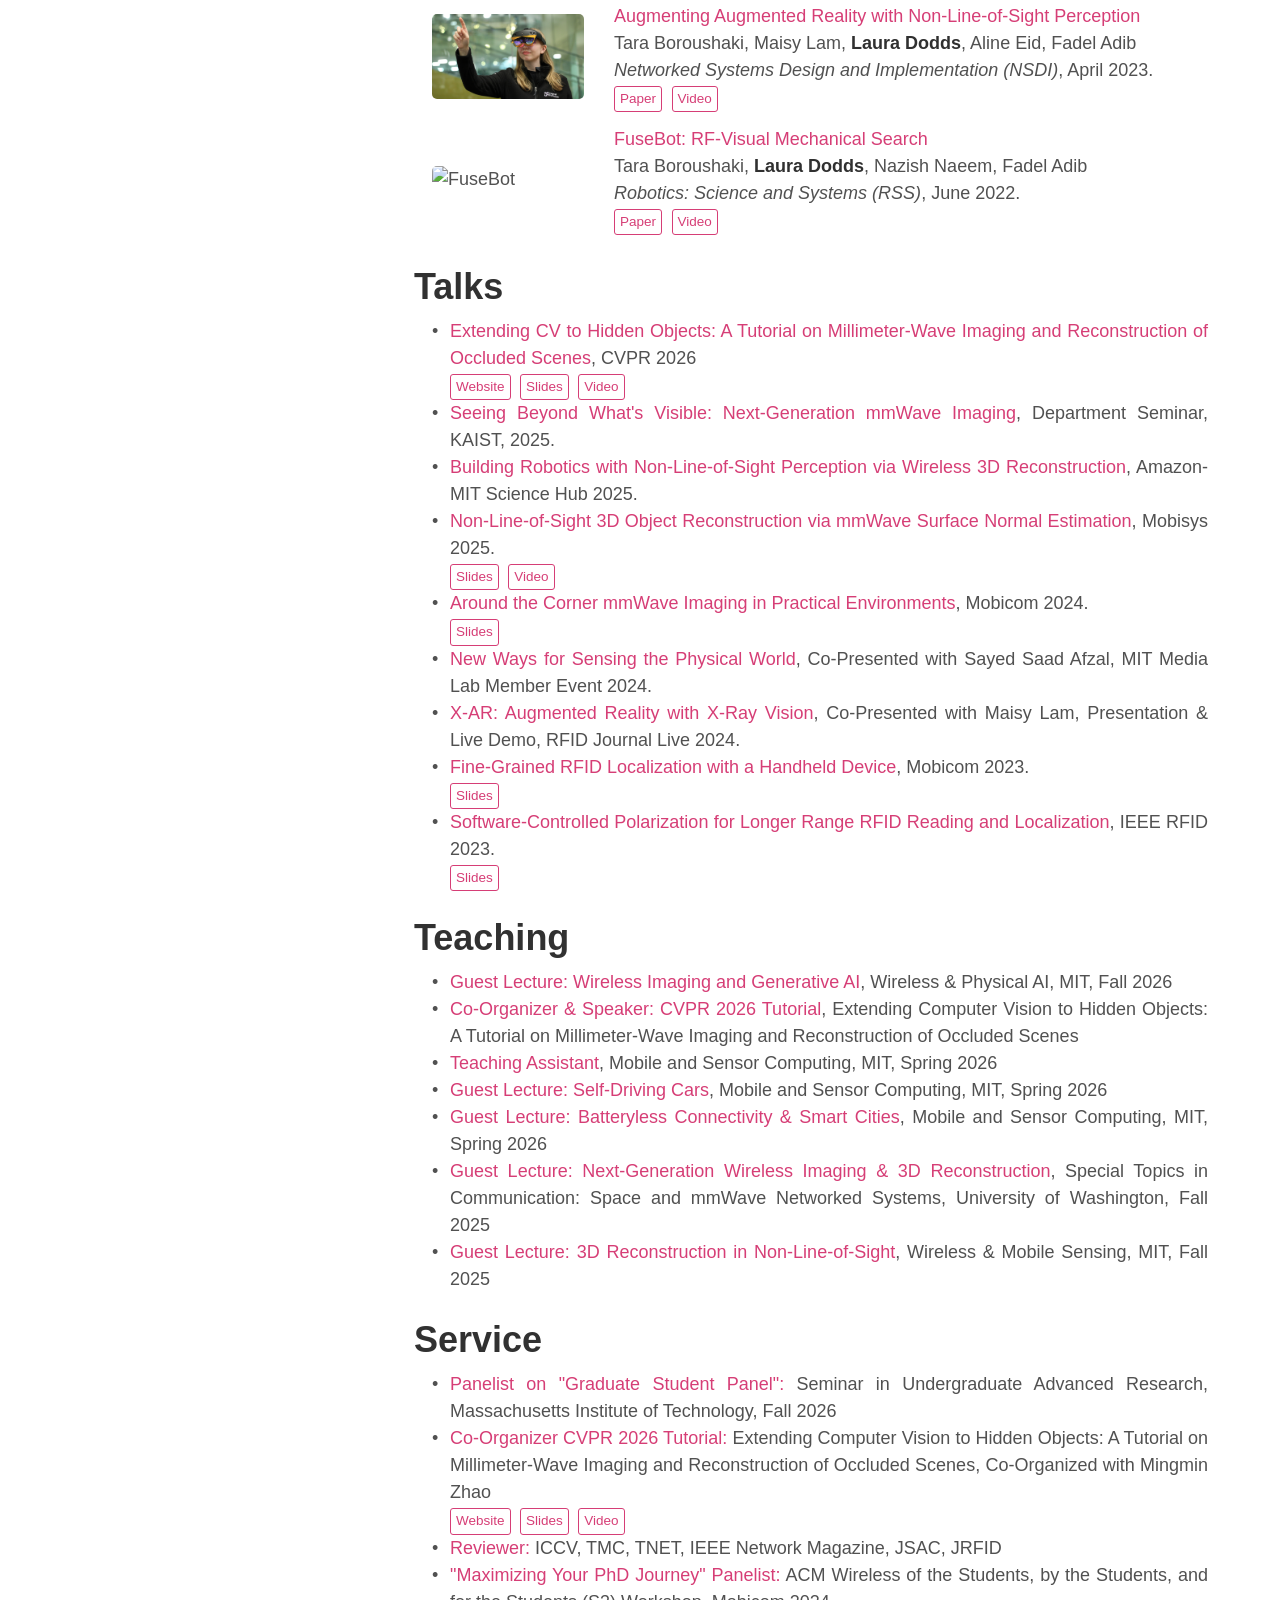
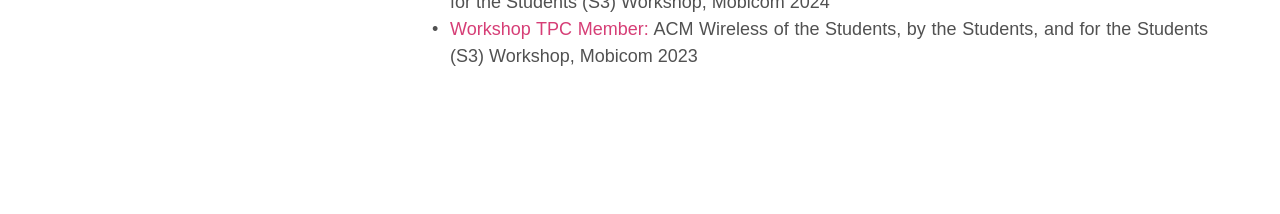
==== commit 33180150: "Added new papers" ====
--- a/index.html
+++ b/index.html
@@ -95,7 +95,7 @@
         </p>
 
         <p style="text-align: justify;">
-          In my work, I explore how wireless signals can be used to sense and percieve the physical world in novel ways. Specifically, my current work focuses on building advanced non-line-of-sight perception using millimeter-wave (mmWave) signals, with applications spanning robotics, augmented reality, shipping and logistics, and smart homes. My work has been recognized with multiple awards, including the MIT Jacobs Presidential Fellowship, Amazon Robotics Thriving Stars Fellowship, Best Masters of Engineering Thesis Award at MIT, ACM Mobisys Best Paper Finalist, and IEEE RFID Best Paper award. 
+          In my work, I explore how wireless signals can be used to sense and percieve the physical world in novel ways. Specifically, my current work focuses on building advanced non-line-of-sight perception using millimeter-wave (mmWave) signals, with applications spanning robotics, augmented reality, shipping and logistics, and smart homes. My work has received broad recognition, including the IEEE RFID Best Paper award, ACM MobiSys Best Paper Finalist and Best Poster awards, Best MEng Thesis in AI and Decision-Making at MIT, Amazon Robotics Thriving Stars Fellowship, and MIT Jacobs Presidential Fellowship. 
         </p>
 
     <p style="text-align: justify;">
@@ -120,11 +120,68 @@
 
 
 <h1 id="research">Publications</h1>
-<p><em>* indicates equal contribution</em></p>        
+<p class="pub-note"><em>* indicates equal contribution</em></p>        
 
 <table id="publications-table"><tbody>
     <tr>
-      <td class="paper_icon"  style="width: 25%; min-width: 200px; padding-left: min(3rem, 5%)" >
+      <td class="paper_icon"  style="width: 25%; min-width: 200px;" >
+        <div>
+        <img src="images/mito.png" alt="mito" width="88%" >
+        </div>
+      </td>
+      <td class="paper_content" width="75%" valign="middle">
+        <a href="papers/mito.pdf" >
+          <papertitle>MITO: A Millimeter-Wave Dataset and Simulator for Non-Line-of-Sight Perception</papertitle>
+        </a>
+        <br>
+        Tara Boroushaki*, <strong>Laura Dodds*</strong>, Cusuh Ham, Fadel Adib
+        <br>
+        <em>Conference on Neural Information Processing Systems (NeurIPS), Evaluation & Dataset Track</em>, Dec. 2026.  
+        <br>
+        <a href="papers/mito.pdf" class="button-link">Paper</a>
+      </td>
+    </tr>
+
+        <tr>
+      <td class="paper_icon"  style="width: 25%; min-width: 200px;" >
+        <div>
+        <img src="images/wip_super_res.png" alt="wip_super_res" width="88%" >
+        </div>
+      </td>
+      <td class="paper_content" width="75%" valign="middle">
+        <a href="papers/wip_super_res.pdf" >
+          <papertitle>WiP: Super-Resolution mmWave Normal Estimation</papertitle>
+        </a>
+        <br>
+        <strong>Laura Dodds</strong>, Nazish Naeem, Jizheng He, Matthew Reynolds, Fadel Adib
+        <br>
+        <em>ACM Conference on Mobile Computing and Networking (MobiCom), Work-in-Progress Paper</em>, Sept. 2026.  
+        <br>
+        <a href="papers/wip_super_res.pdf" class="button-link">Paper</a>
+      </td>
+    </tr>
+
+    <tr>
+      <td class="paper_icon"  style="width: 25%; min-width: 200px;" >
+        <div>
+        <img src="images/pacemaker.png" alt="pacemaker" width="88%" >
+        </div>
+      </td>
+      <td class="paper_content" width="75%" valign="middle">
+        <a href="papers/pacemaker.pdf" >
+          <papertitle>Remote Detection of Cardiac Implantable Electrical Devices</papertitle>
+        </a>
+        <br>
+        Daniel Kramer, Hui Zhuang, Maisy Lam, Rohan Menon, <strong>Laura Dodds</strong>, Weitung Chen, Fadel Adib, I. Glenn Cohen, Kevin Fu
+        <br>
+        <em>Journal of the American Medical Association (JAMA) Cardiology</em>, Sept. 2026.  
+        <br>
+        <a href="papers/pacemaker.pdf" class="button-link">Paper</a>
+      </td>
+    </tr>
+
+    <tr>
+      <td class="paper_icon"  style="width: 25%; min-width: 200px;" >
         <div>
         <img src="images/waveformer.png" alt="3d-completion" width="88%" >
         </div>
@@ -143,9 +200,9 @@
     </tr>
 
     <tr>
-      <td class="paper_icon" style="width: 25%; min-width: 200px; padding-left: min(3rem, 5%)" >
+      <td class="paper_icon" style="width: 25%; min-width: 200px;" >
         <div>
-        <img src="images/rise.png" alt="3d-recon"  width="88%"   >
+        <img src="images/rise.png" alt="scene-recon"  width="88%"   >
         </div>
       </td>
       <td class="paper_content" width="75%" valign="middle">
@@ -153,7 +210,7 @@
           <papertitle>RISE: Single Static Radar-based Indoor Scene Understanding</papertitle>
         </a>
         <br>
-        Kaichen Zhou, <strong>Laura Dodds</strong>, Sayeed Saad Afzal, Fadel Adib
+        Kaichen Zhou, <strong>Laura Dodds</strong>, Sayed Saad Afzal, Fadel Adib
         <br>
         <em>IEEE/CVF Conference on Computer Vision and Pattern Recognition (CVPR)</em>, June 2026. 
         <br>
@@ -162,7 +219,7 @@
     </tr>
 
       <tr>
-        <td class="paper_icon" style="width: 25%; min-width: 200px; padding-left: min(3rem, 5%)" >
+        <td class="paper_icon" style="width: 25%; min-width: 200px;" >
           <div>
           <img src="images/mmNorm-gif.gif" alt="3d-recon"  width="88%"   >
           </div>
@@ -186,7 +243,7 @@
       </tr>
 
       <tr>
-        <td class="paper_icon" style="width: 25%; min-width: 200px; padding-left: min(3rem, 5%)" >
+        <td class="paper_icon" style="width: 25%; min-width: 200px;" >
           <div>
           <img src="images/mifly-pic.jpg" alt="mmWave-drone"  width="88%"  >
           </div>
@@ -206,7 +263,7 @@
       </tr>
 
             <tr>
-        <td class="paper_icon" style="width: 25%; min-width: 200px; padding-left: min(3rem, 5%)" >
+        <td class="paper_icon" style="width: 25%; min-width: 200px;" >
           <div>
           <img src="images/rflect.gif" alt="RFlect"  width="88%"  >
           </div>
@@ -218,14 +275,14 @@
           <br>
           <strong>Laura Dodds</strong>, Hailan Shanbhag, Junfeng (Jayden) Guan, Saurabh Gupta, and Haitham Al Hassanieh
           <br>
-          <em>ACM Conference on Mobile Computing and Networking (MobiCom)</em>, Oct. 2024. 
+          <em>ACM Conference on Mobile Computing and Networking (MobiCom)</em>, Nov. 2024. 
           <br>
           <a href="papers/rflect.pdf" class="button-link">Paper</a>
         </td>
       </tr>
 
       <tr>
-        <td class="paper_icon" style="width: 25%; min-width: 200px; padding-left: min(3rem, 5%)" >
+        <td class="paper_icon" style="width: 25%; min-width: 200px;" >
           <div>
           <img src="images/POLAR-pic.jpg" alt="POLAR"  width="88%"  >
           </div>
@@ -244,9 +301,9 @@
       </tr>
 
       <tr>
-        <td class="paper_icon" style="width: 25%; min-width: 200px; padding-left: min(3rem, 5%)" >
-          <div>
-          <img src="images/xar-demo-pic.jpg" alt="POLAR"  width="88%"  >
+        <td class="paper_icon" style="width: 25%; min-width: 200px;" >
+          <div>
+          <img src="images/xar-demo-pic.jpg" alt="XAR_demo"  width="88%"  >
           </div>
         </td>
         <td class="paper_content" width="75%" valign="middle">
@@ -263,7 +320,7 @@
       </tr>
 
       <tr>
-        <td class="paper_icon" style="width: 25%; min-width: 200px; padding-left: min(3rem, 5%)" >
+        <td class="paper_icon" style="width: 25%; min-width: 200px;" >
           <div>
           <img src="images/Fusebot_journal.jpg" alt="FuseBot-Journal"  width="88%"  >
           </div>
@@ -283,7 +340,7 @@
       </tr>
 
       <tr>
-        <td class="paper_icon"style="width: 25%; min-width: 200px; padding-left: min(3rem, 5%)"  >
+        <td class="paper_icon"style="width: 25%; min-width: 200px;"  >
           <div>
           <img src="images/RF-Boost.png" alt="RF-Boost"  width="88%"  >
           </div>
@@ -304,7 +361,7 @@
       </tr>      
       
       <tr>
-        <td class="paper_icon" style="width: 25%; min-width: 200px; padding-left: min(3rem, 5%)" >
+        <td class="paper_icon" style="width: 25%; min-width: 200px;" >
           <div>
           <img src="images/AR-synergies.png" alt="RF-AR"  width="88%"  >
           </div>
@@ -325,7 +382,7 @@
       </tr>
 
       <tr>
-        <td class="paper_icon" style="width: 25%; min-width: 200px; padding-left: min(3rem, 5%)"  >
+        <td class="paper_icon" style="width: 25%; min-width: 200px;"  >
           <div>
           <img src="images/XAR.JPG" alt="X-AR" width="88%"   >
           </div>
@@ -345,7 +402,7 @@
       </tr>
       
       <tr>
-        <td class="paper_icon"style="width: 25%; min-width: 200px; padding-left: min(3rem, 5%)" >
+        <td class="paper_icon"style="width: 25%; min-width: 200px;" >
           <div>
           <img src="images/FuseBot.png" alt="FuseBot" width="88%"   >
           </div>
@@ -373,7 +430,7 @@
             <li> <span style="color:#d63e76">Building Robotics with Non-Line-of-Sight Perception via Wireless 3D Reconstruction</span>, Amazon-MIT Science Hub 2025.    </li> 
                 <li> <a href="data/mmNorm_final.pptx">Non-Line-of-Sight 3D Object Reconstruction via mmWave Surface Normal Estimation</a>, Mobisys 2025.    </li> <a href="data/mmNorm_final.pptx" class="button-link">Slides</a> <a href="https://www.youtube.com/watch?app=desktop&v=OQrsuXaoddY" class="button-link">Video</a> 
                 <li> <a href="data/RFlect_Final.pptx">Around the Corner mmWave Imaging in Practical Environments</a>, Mobicom 2024.    </li> <a href="data/RFlect_Final.pptx" class="button-link">Slides</a>
-                <li> <span style="color:#d63e76">New Ways for Sensing the Physical World</span>, Co-Presented with Sayeed Saad Afzal, MIT Media Lab Member Event 2024.    </li> 
+                <li> <span style="color:#d63e76">New Ways for Sensing the Physical World</span>, Co-Presented with Sayed Saad Afzal, MIT Media Lab Member Event 2024.    </li> 
                 <li> <span style="color:#d63e76">X-AR: Augmented Reality with X-Ray Vision</span>, Co-Presented with Maisy Lam, Presentation & Live Demo, RFID Journal Live 2024.    </li> 
                 <li> <a href="data/POLAR_Presentation_final.pptx">Fine-Grained RFID Localization with a Handheld Device</a>, Mobicom 2023.    </li> <a href="data/POLAR_Presentation_final.pptx" class="button-link">Slides</a>
                 <li> <a href="data/RF-Boost_Presentation.pptx">Software-Controlled Polarization for Longer Range RFID Reading and Localization</a>, IEEE RFID 2023.    </li> <a href="data/RF-Boost_Presentation.pptx" class="button-link">Slides</a>
@@ -382,10 +439,10 @@
 
 <h1 id="teaching">Teaching</h1>
         <ul>
+          <li><span style="color:#d63e76">Guest Lecture: Wireless Imaging and Generative AI</span>, Wireless & Physical AI, MIT, Fall 2026</li>
           <li> <span style="color:#d63e76">Co-Organizer & Speaker: CVPR 2026 Tutorial</span>, Extending Computer Vision to Hidden Objects: A Tutorial on Millimeter-Wave Imaging and Reconstruction of Occluded Scenes          </li>
-
           <li><span style="color:#d63e76">Teaching Assistant</span>, Mobile and Sensor Computing, MIT, Spring 2026</li>
-          <li><span style="color:#d63e76">Guest Lecture: Self-Driving Cars </span>, Mobile and Sensor Computing, MIT, Spring 2026</li>
+          <li><span style="color:#d63e76">Guest Lecture: Self-Driving Cars</span>, Mobile and Sensor Computing, MIT, Spring 2026</li>
           <li><span style="color:#d63e76">Guest Lecture: Batteryless Connectivity & Smart Cities</span>, Mobile and Sensor Computing, MIT, Spring 2026</li>
           <li><span style="color:#d63e76">Guest Lecture: Next-Generation Wireless Imaging & 3D Reconstruction</span>, Special Topics in Communication: Space and mmWave Networked Systems, University of Washington, Fall 2025</li>
           <li><span style="color:#d63e76">Guest Lecture: 3D Reconstruction in Non-Line-of-Sight</span>, Wireless & Mobile Sensing, MIT, Fall 2025</li>
@@ -394,6 +451,7 @@
         
 <h1 id="service">Service</h1>
         <ul>
+          <li> <span style="color:#d63e76">Panelist on "Graduate Student Panel": </span>Seminar in Undergraduate Advanced Research, Massachusetts Institute of Technology, Fall 2026</li>
           <li> <span style="color:#d63e76">Co-Organizer CVPR 2026 Tutorial: </span>Extending Computer Vision to Hidden Objects: A Tutorial on Millimeter-Wave Imaging and Reconstruction of Occluded Scenes, Co-Organized with Mingmin Zhao          </li>
           <a href="https://cvpr-mmwave-tutorial.github.io/" class="button-link">Website</a> <a href="https://cvpr-mmwave-tutorial.github.io/assets/slides/CVPR_Tutorial_Compressed.pptx" class="button-link">Slides</a> <a href="https://youtu.be/iNh4LRrXfsc" class="button-link">Video</a> 
           <li> <span style="color:#d63e76">Reviewer: </span>ICCV, TMC, TNET, IEEE Network Magazine, JSAC, JRFID</a></li>
--- a/css/hyde.css
+++ b/css/hyde.css
@@ -140,8 +140,11 @@
 
 @media (min-width: 64em) {
   .content {
+    /* Text sits 4rem from the 19rem sidebar and 4rem from the right edge
+       (margins plus the container's 1rem padding) */
+    max-width: none;
     margin-left: 22rem;
-    margin-right: 4rem;
+    margin-right: 3rem;
   }
 }
 
@@ -310,4 +313,25 @@
   border-collapse: separate;
   margin-left: 0;
   margin-right: 0;
-}+}
+/* Draw list bullets at a fixed offset (--bullet-indent) from the content
+   edge so publication images and notes can line up with them */
+.content {
+  --bullet-indent: 1rem;
+}
+.content ul {
+  list-style: none;
+  padding-left: calc(var(--bullet-indent) + 1rem);
+}
+.content ul > li {
+  position: relative;
+}
+.content ul > li::before {
+  content: "\2022";
+  position: absolute;
+  left: -1rem;
+}
+.content .paper_icon,
+.content .pub-note {
+  padding-left: var(--bullet-indent);
+}
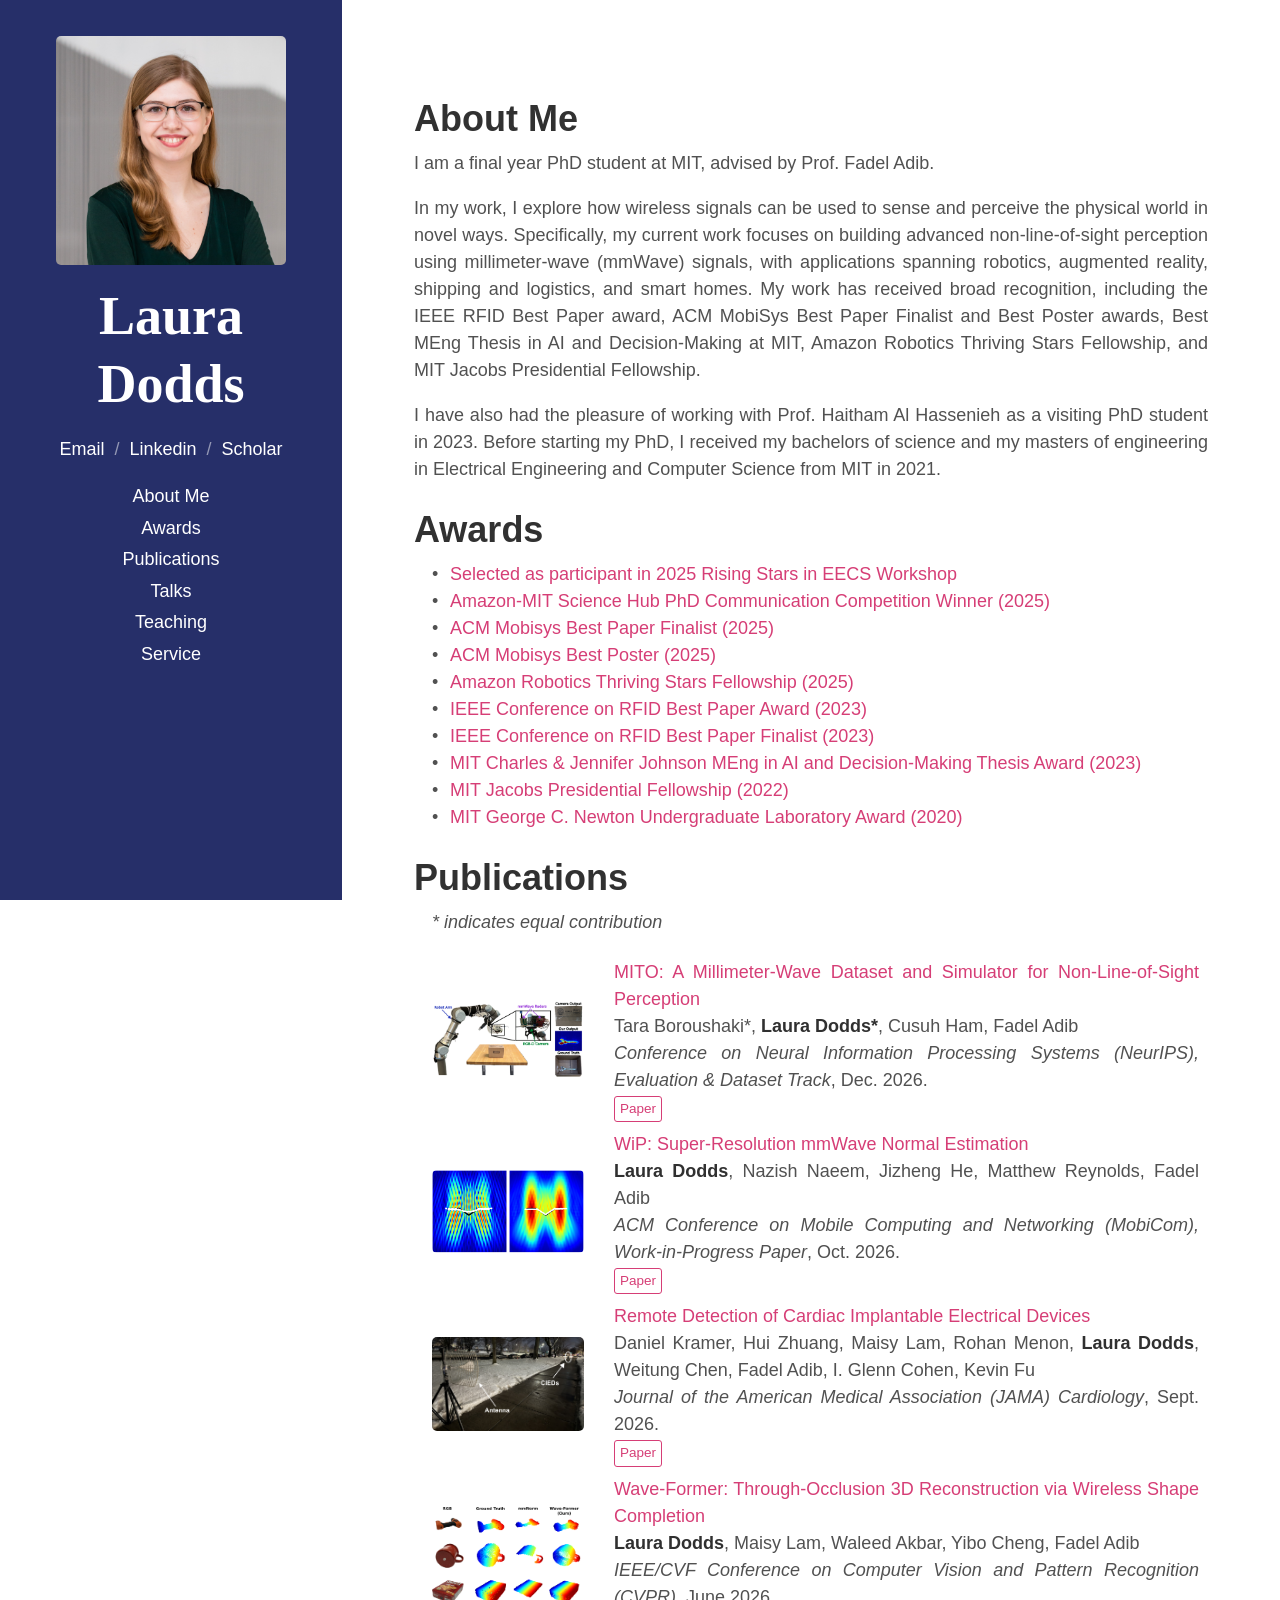
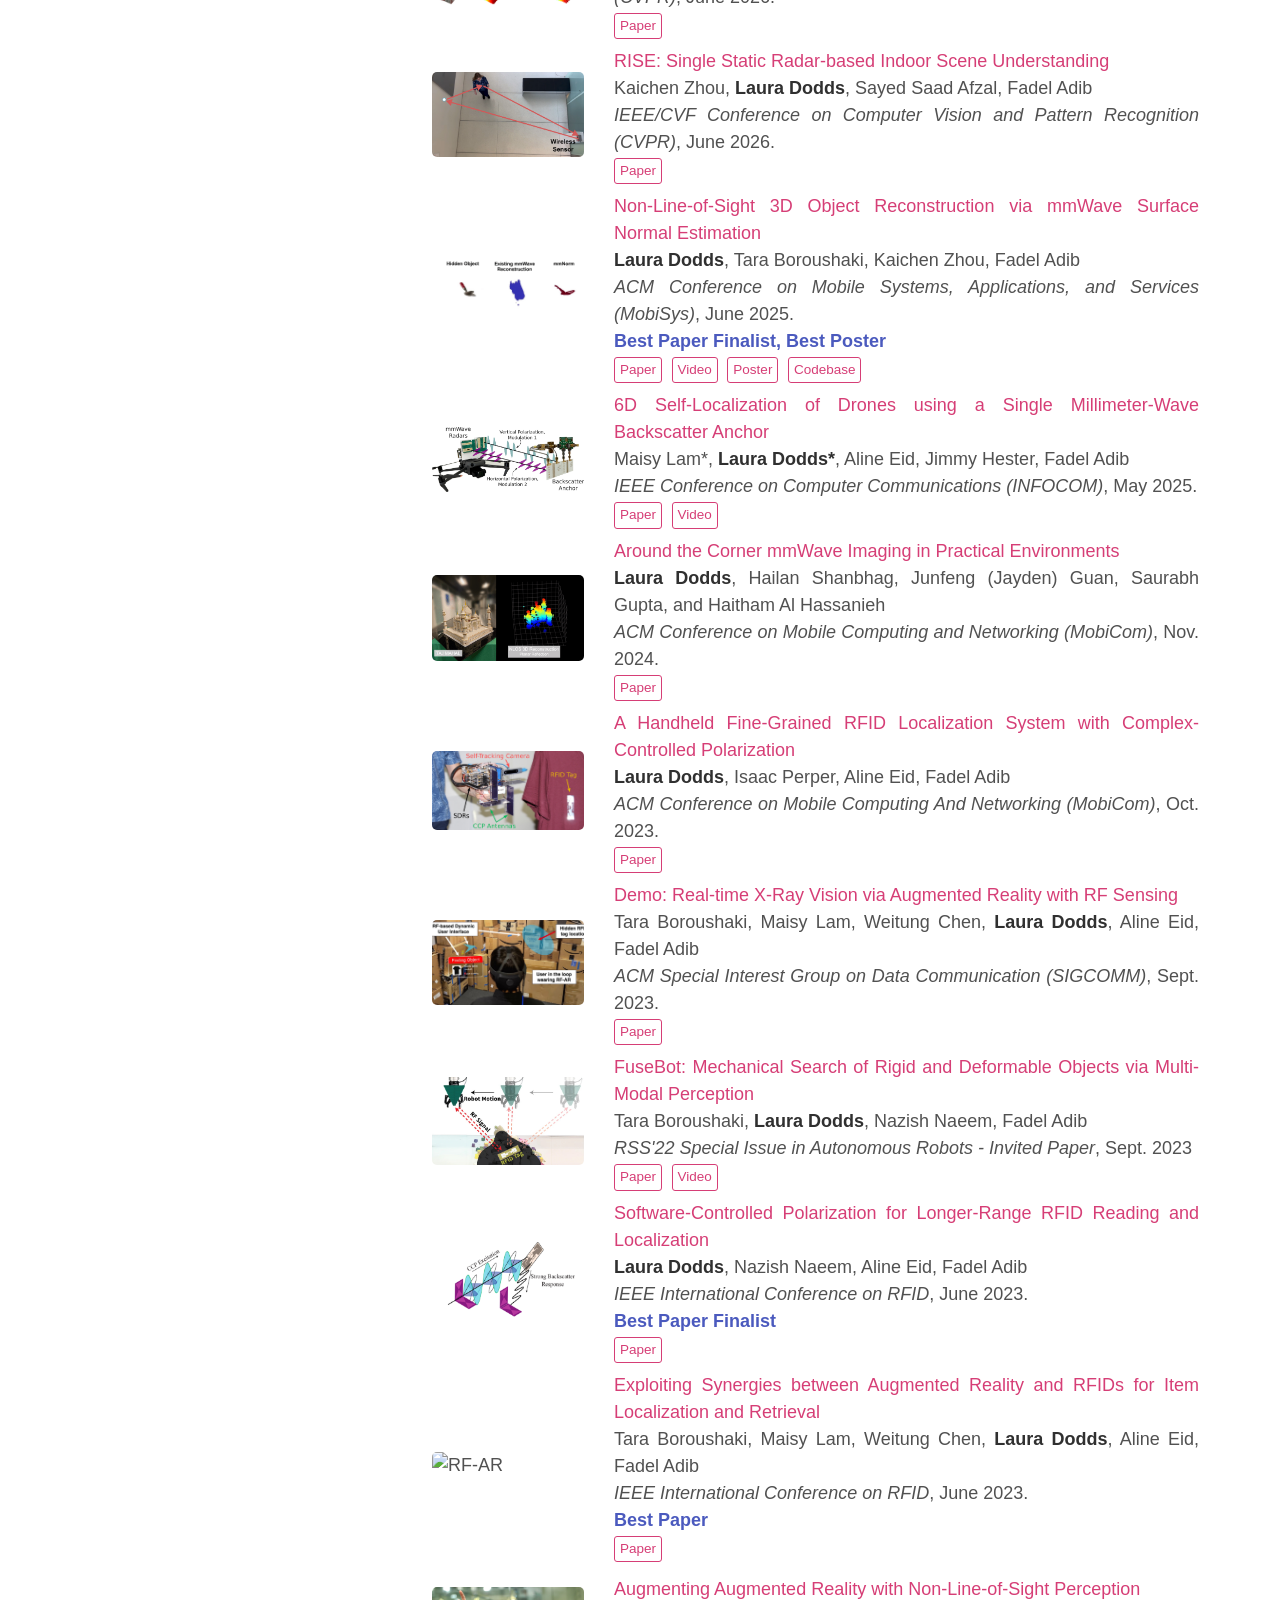
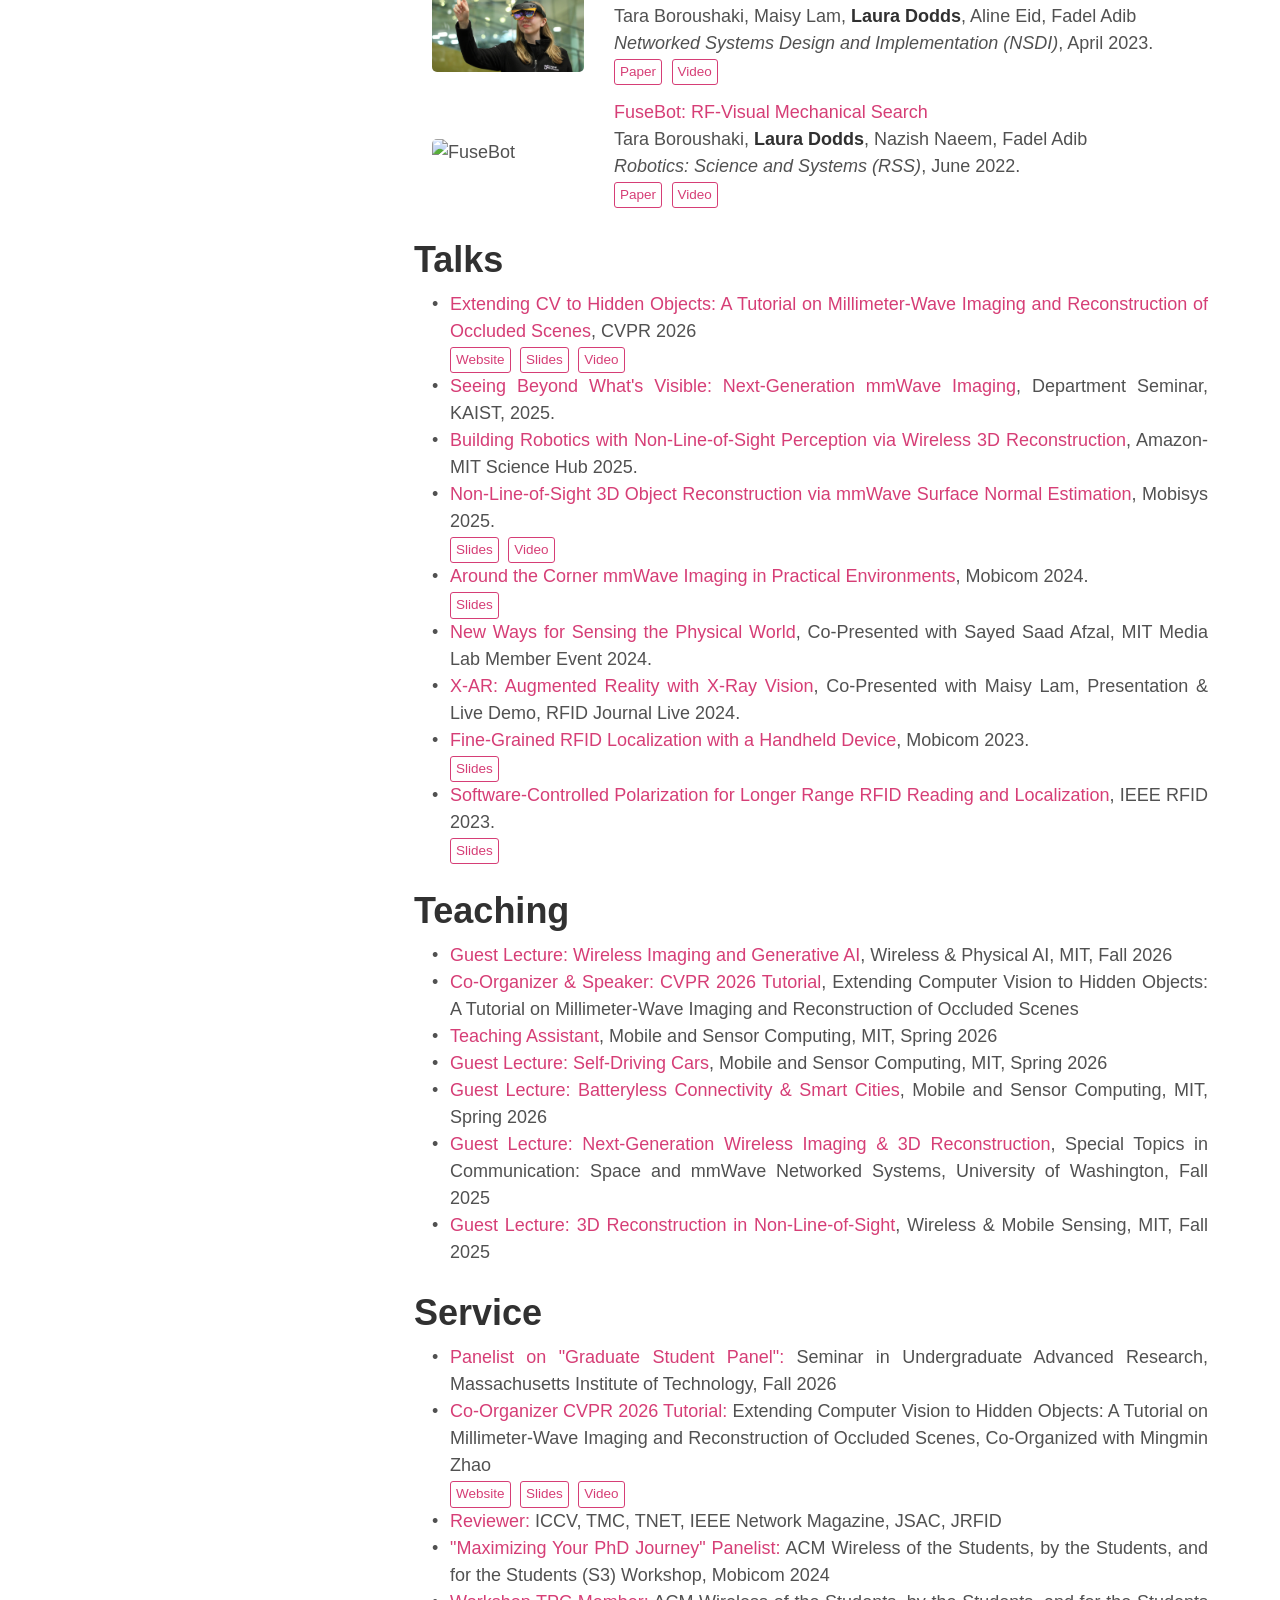
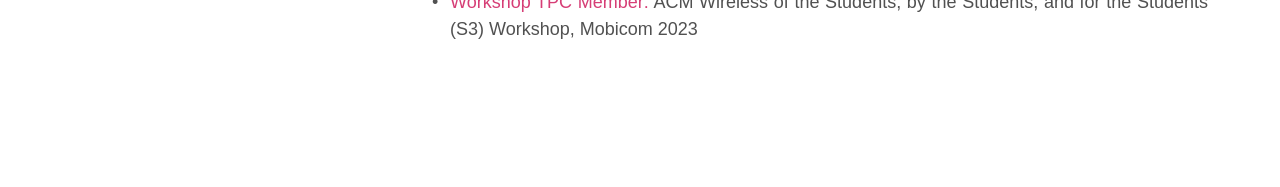
==== commit af5eb309: "Small typo fixes" ====
--- a/index.html
+++ b/index.html
@@ -95,11 +95,11 @@
         </p>
 
         <p style="text-align: justify;">
-          In my work, I explore how wireless signals can be used to sense and percieve the physical world in novel ways. Specifically, my current work focuses on building advanced non-line-of-sight perception using millimeter-wave (mmWave) signals, with applications spanning robotics, augmented reality, shipping and logistics, and smart homes. My work has received broad recognition, including the IEEE RFID Best Paper award, ACM MobiSys Best Paper Finalist and Best Poster awards, Best MEng Thesis in AI and Decision-Making at MIT, Amazon Robotics Thriving Stars Fellowship, and MIT Jacobs Presidential Fellowship. 
+          In my work, I explore how wireless signals can be used to sense and perceive the physical world in novel ways. Specifically, my current work focuses on building advanced non-line-of-sight perception using millimeter-wave (mmWave) signals, with applications spanning robotics, augmented reality, shipping and logistics, and smart homes. My work has received broad recognition, including the IEEE RFID Best Paper award, ACM MobiSys Best Paper Finalist and Best Poster awards, Best MEng Thesis in AI and Decision-Making at MIT, Amazon Robotics Thriving Stars Fellowship, and MIT Jacobs Presidential Fellowship. 
         </p>
 
     <p style="text-align: justify;">
-      I have also had the pleasure of working with Prof. Haitham Al Hassenieh as a visiting PhD student in 2023. Before starting my PhD, I recieved my Bachelors in Electrical Engineering and Computer Science from MIT in 2021. 
+      I have also had the pleasure of working with Prof. Haitham Al Hassenieh as a visiting PhD student in 2023. Before starting my PhD, I received my bachelors of science and my masters of engineering in Electrical Engineering and Computer Science from MIT in 2021. 
     </p>
 
    
@@ -155,7 +155,7 @@
         <br>
         <strong>Laura Dodds</strong>, Nazish Naeem, Jizheng He, Matthew Reynolds, Fadel Adib
         <br>
-        <em>ACM Conference on Mobile Computing and Networking (MobiCom), Work-in-Progress Paper</em>, Sept. 2026.  
+        <em>ACM Conference on Mobile Computing and Networking (MobiCom), Work-in-Progress Paper</em>, Oct. 2026.  
         <br>
         <a href="papers/wip_super_res.pdf" class="button-link">Paper</a>
       </td>
@@ -255,7 +255,7 @@
           <br>
           Maisy Lam*, <strong>Laura Dodds*</strong>, Aline Eid, Jimmy Hester, Fadel Adib
           <br>
-          <em>IEEE International Conference on Computer Communications (InfoCom)</em>, May 2025. 
+          <em>IEEE Conference on Computer Communications (INFOCOM)</em>, May 2025. 
           <br>
           <a href="papers/mifly.pdf" class="button-link">Paper</a>
           <a href="https://www.youtube.com/watch?v=TyySRwsUpbY" class="button-link">Video</a>
@@ -308,7 +308,7 @@
         </td>
         <td class="paper_content" width="75%" valign="middle">
           <a href="papers/xar-demo.pdf">
-            <papertitle>Real-time X-Ray Vision via Augmented Reality with RF Sensing</papertitle>
+            <papertitle>Demo: Real-time X-Ray Vision via Augmented Reality with RF Sensing</papertitle>
           </a>
           <br>
           Tara Boroushaki, Maisy Lam, Weitung Chen, <strong>Laura Dodds</strong>, Aline Eid, Fadel Adib
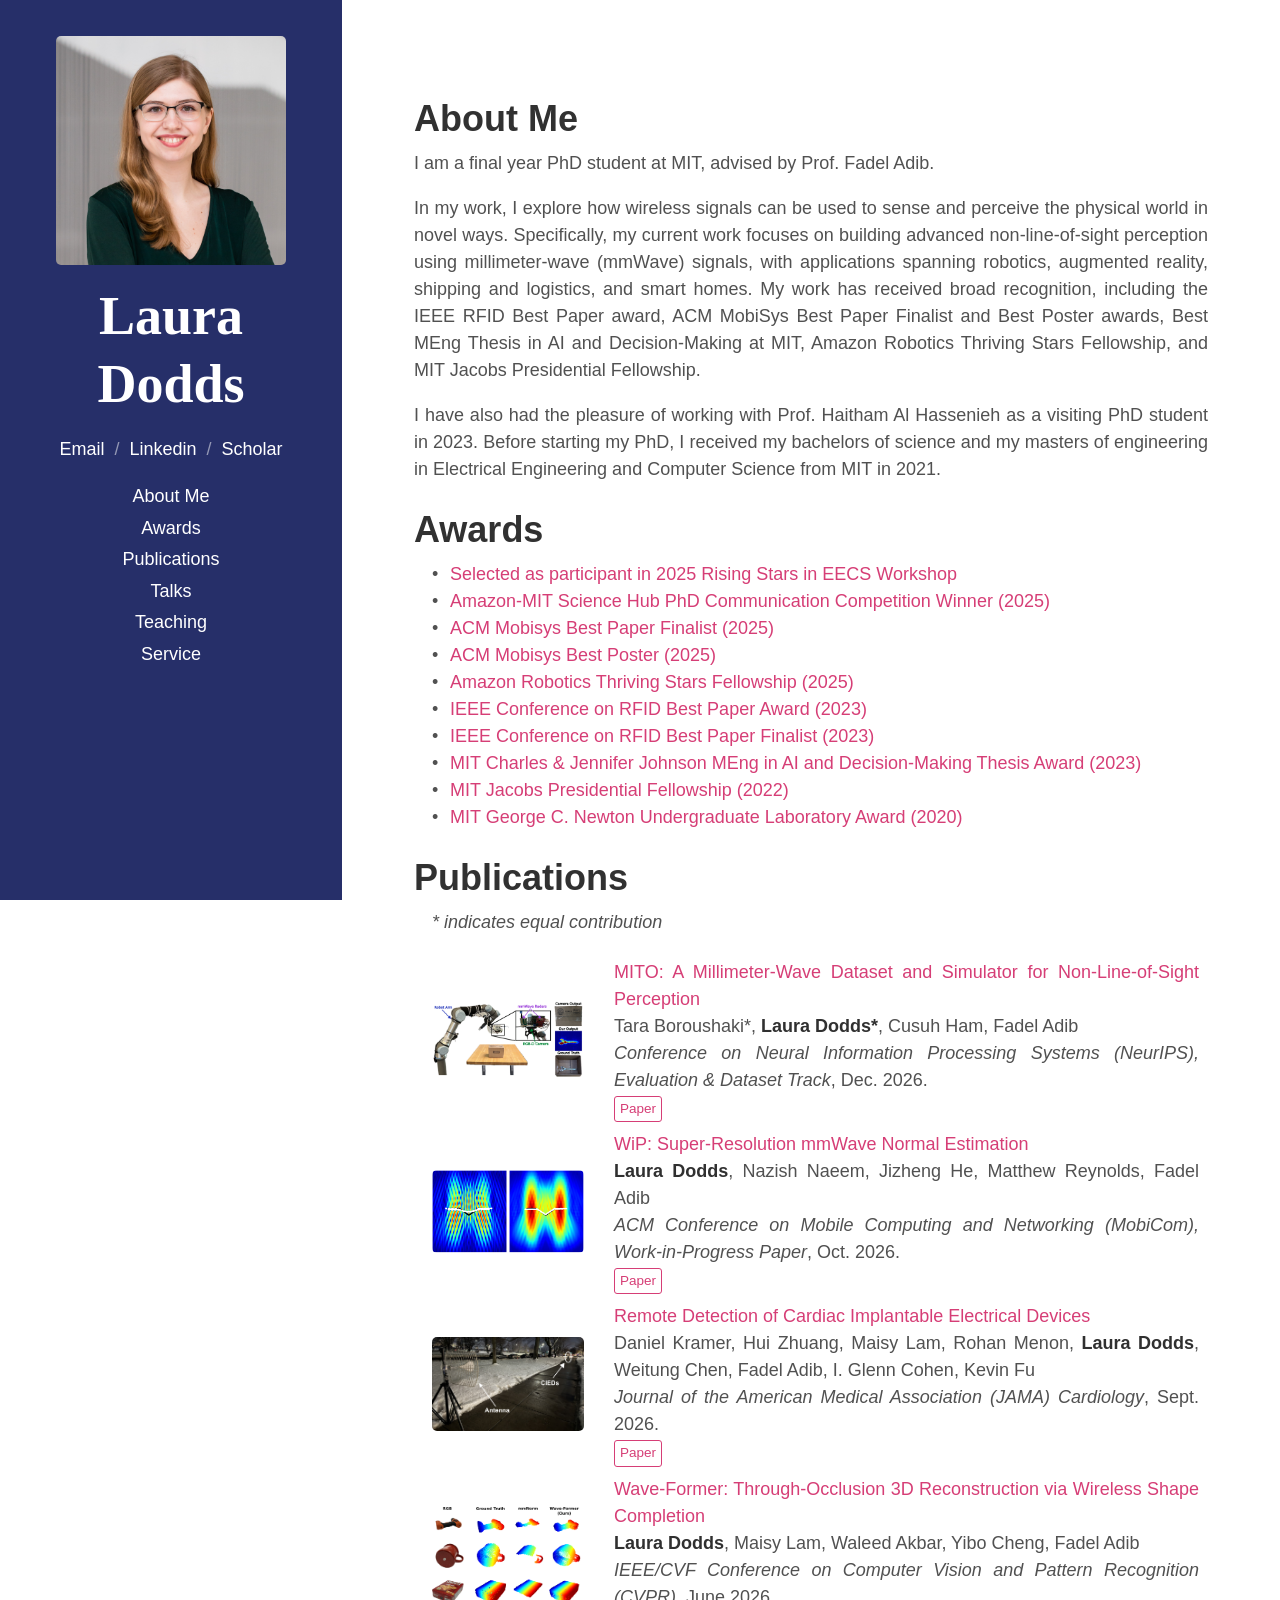
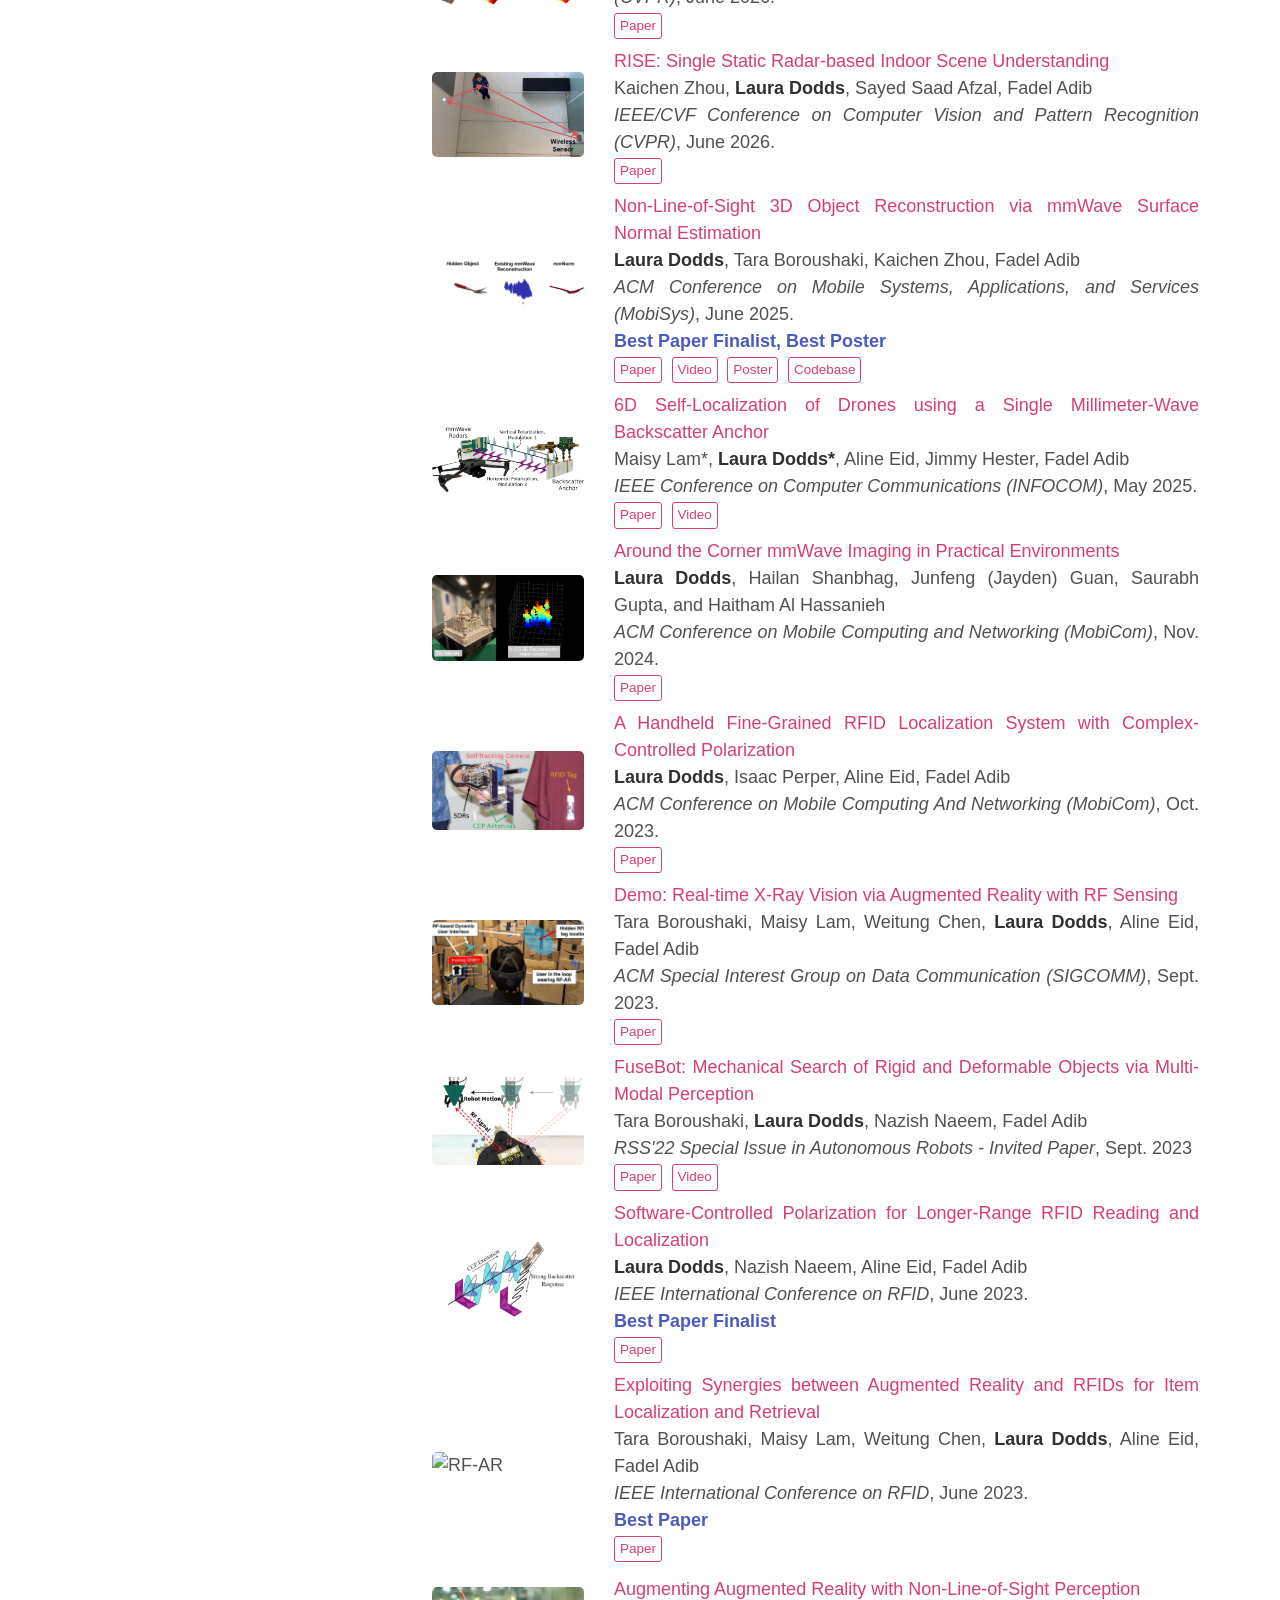
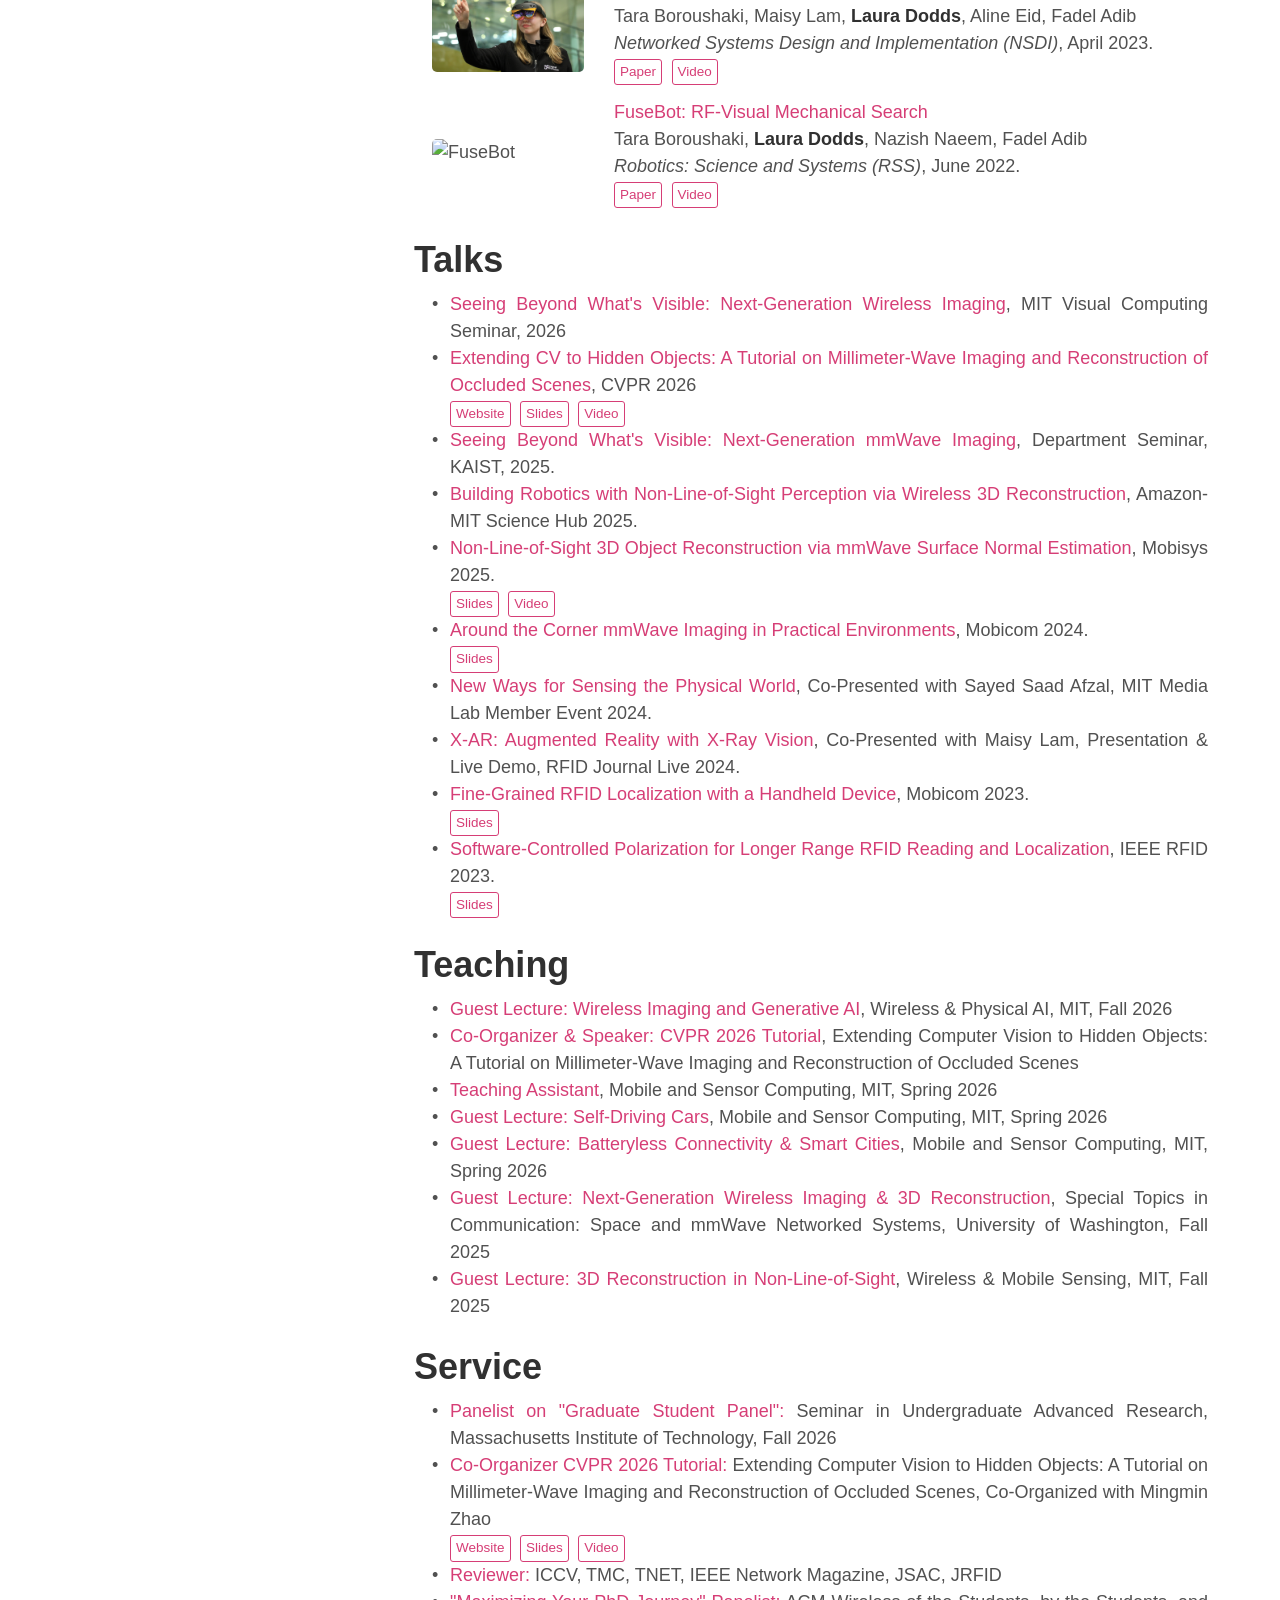
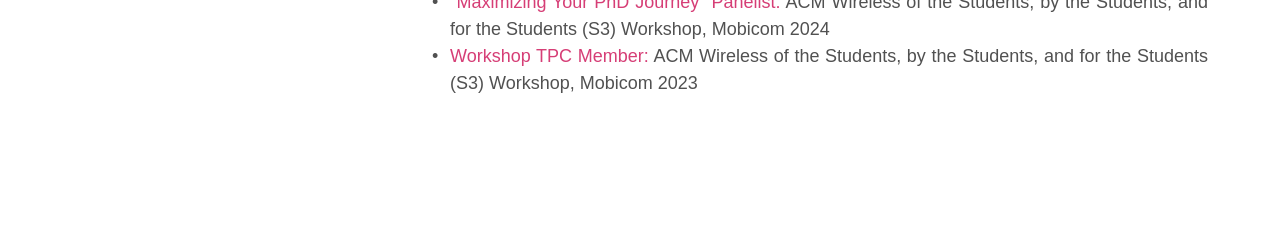
==== commit cdb22bdf: "Added visual computing seminar" ====
--- a/index.html
+++ b/index.html
@@ -423,7 +423,8 @@
         </tbody></table>
 
 <h1 id="invited">Talks</h1>
-          <ul>            
+          <ul>                  
+            <li> <span style="color:#d63e76">Seeing Beyond What's Visible: Next-Generation Wireless Imaging</span>, MIT Visual Computing Seminar, 2026    </li> 
             <li> <span style="color:#d63e76">Extending CV to Hidden Objects: A Tutorial on Millimeter-Wave Imaging and Reconstruction of Occluded Scenes</span>, CVPR 2026    </li> 
             <a href="https://cvpr-mmwave-tutorial.github.io/" class="button-link">Website</a> <a href="https://cvpr-mmwave-tutorial.github.io/assets/slides/CVPR_Tutorial_Compressed.pptx" class="button-link">Slides</a> <a href="https://youtu.be/iNh4LRrXfsc" class="button-link">Video</a> 
             <li> <span style="color:#d63e76">Seeing Beyond What's Visible: Next-Generation mmWave Imaging</span>, Department Seminar, KAIST, 2025.    </li> 
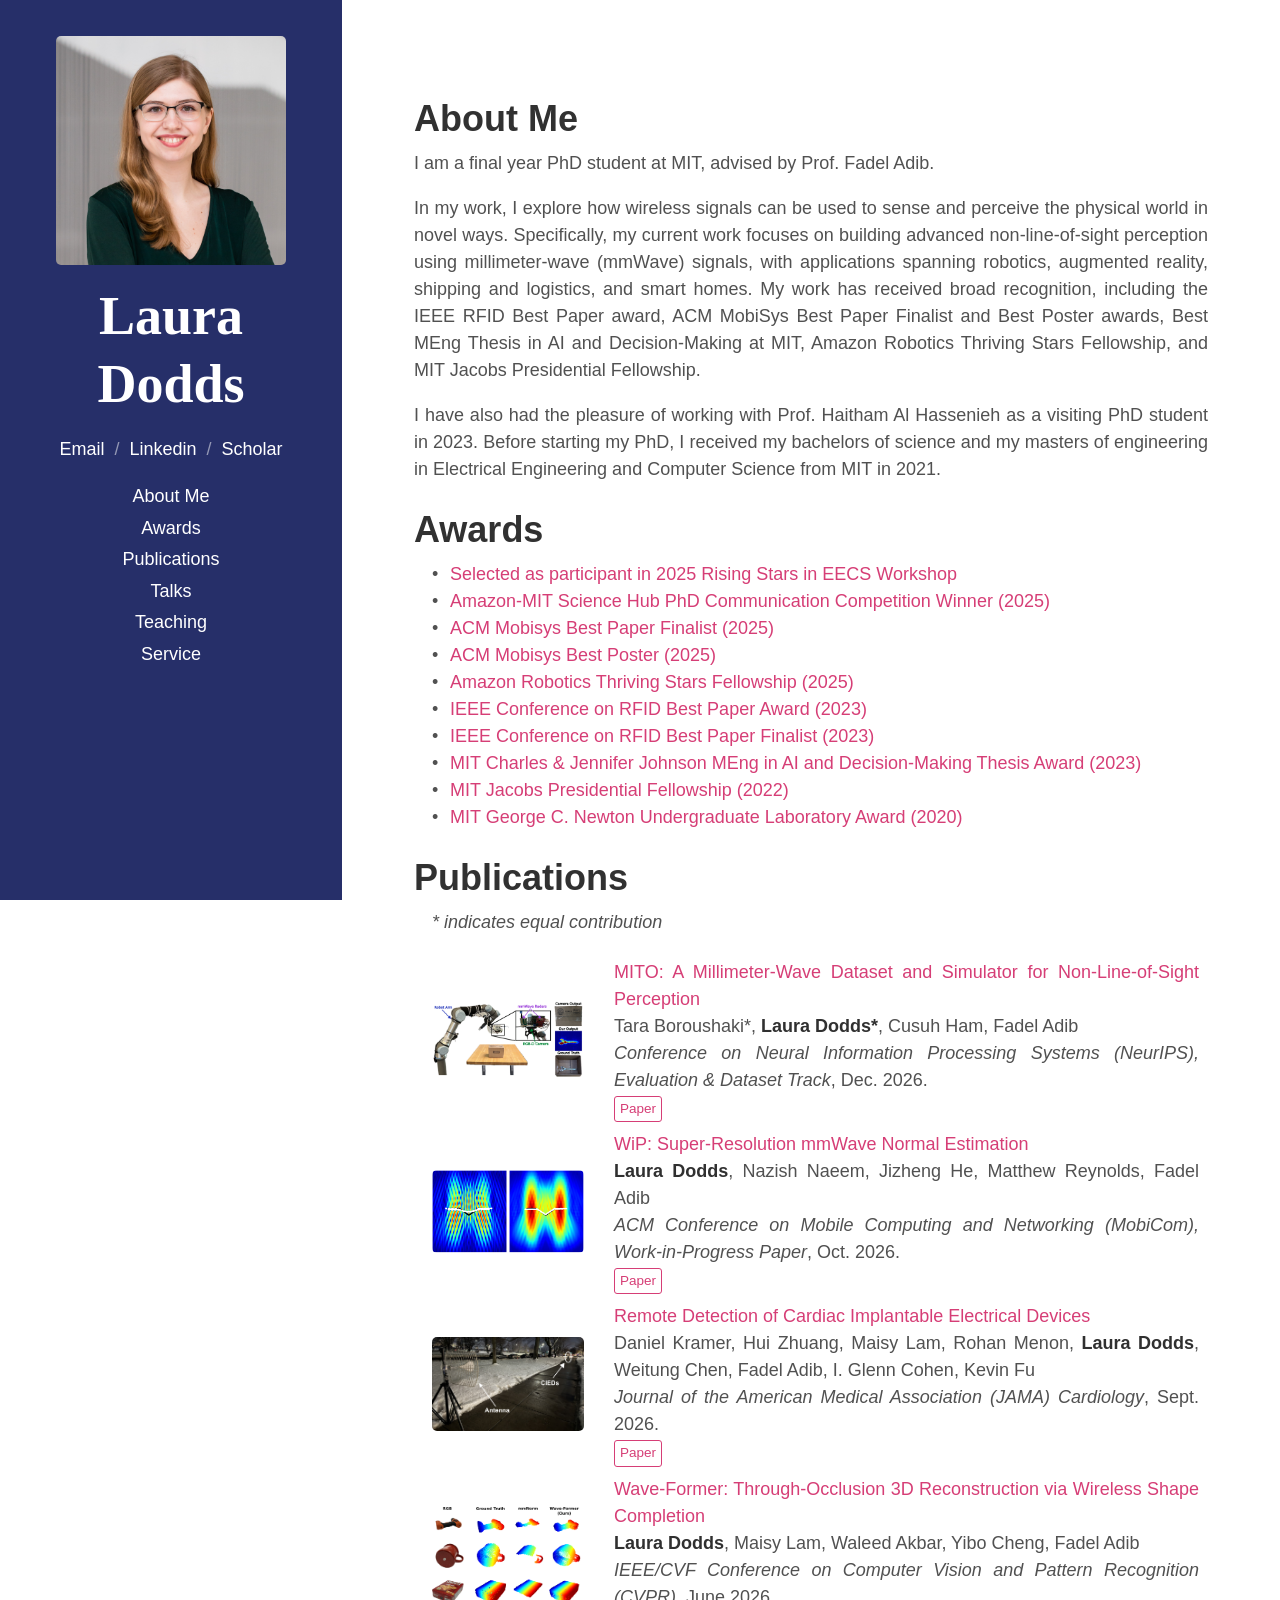
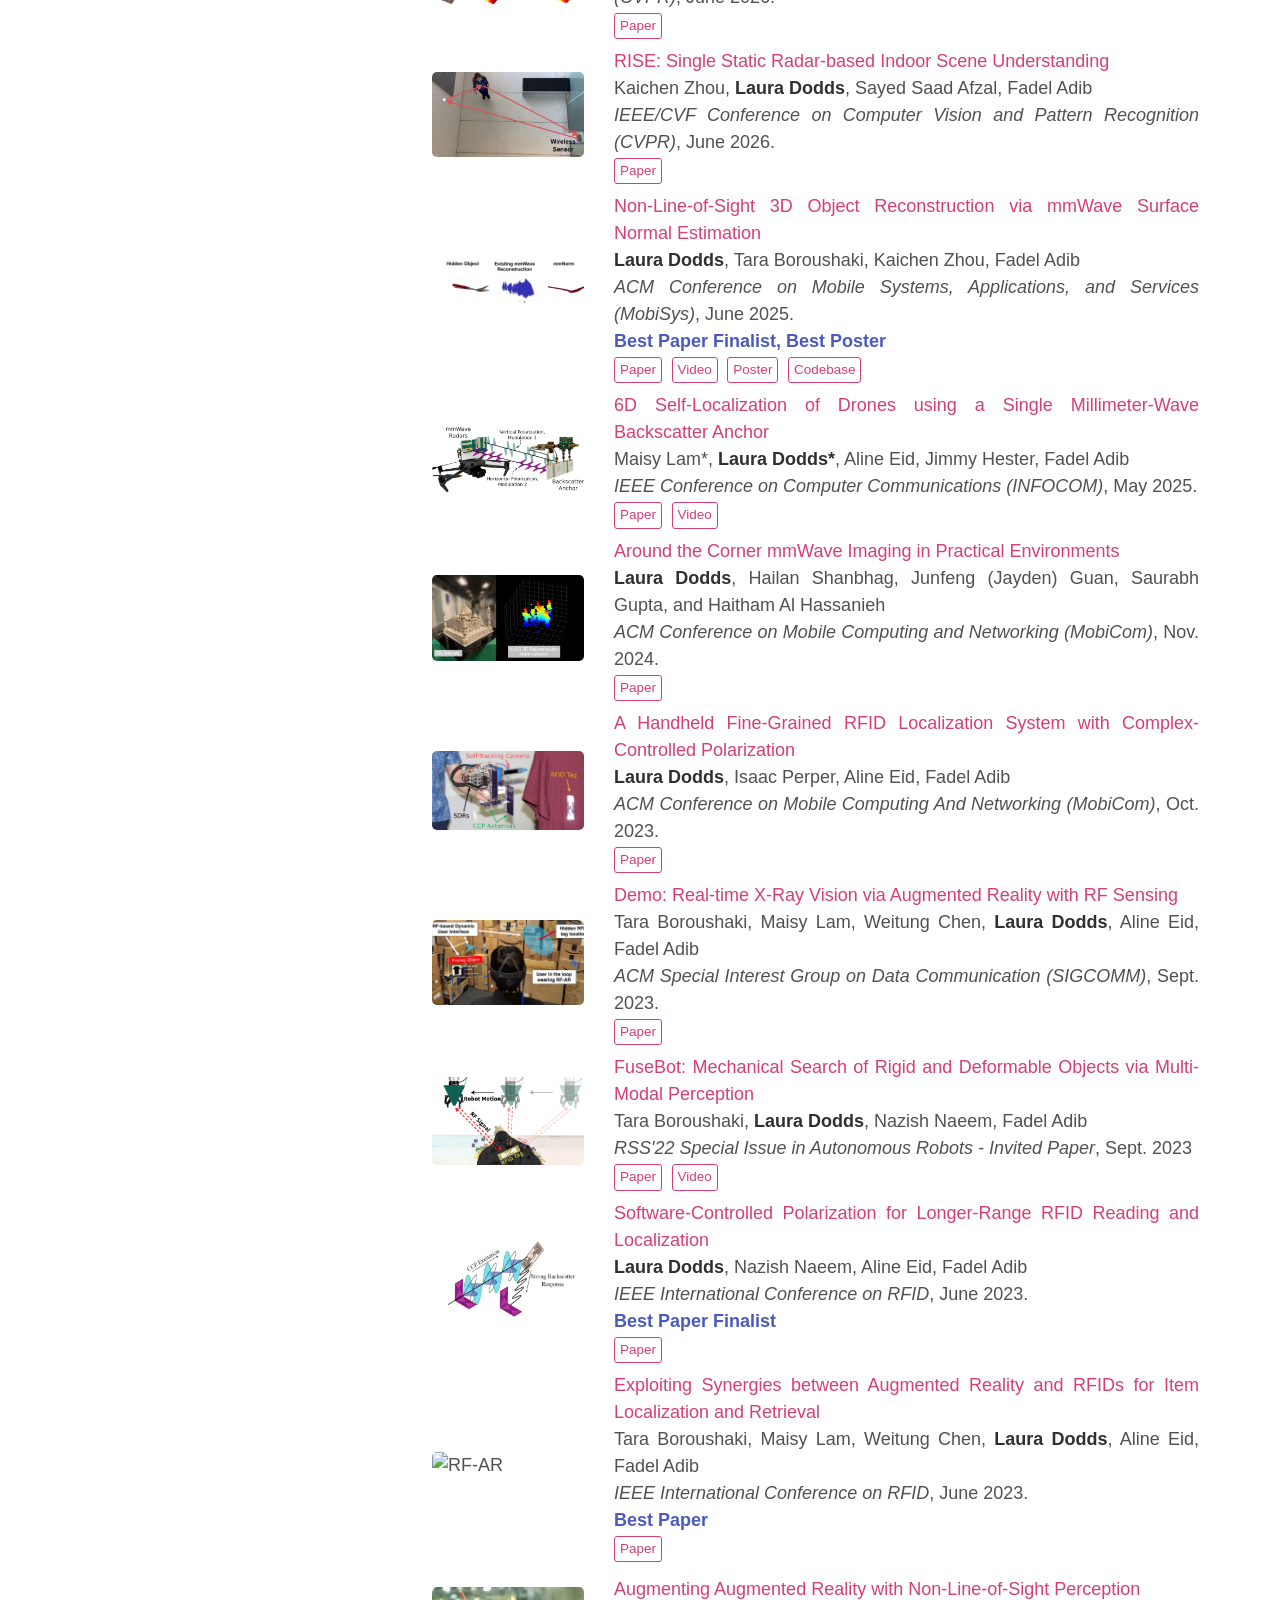
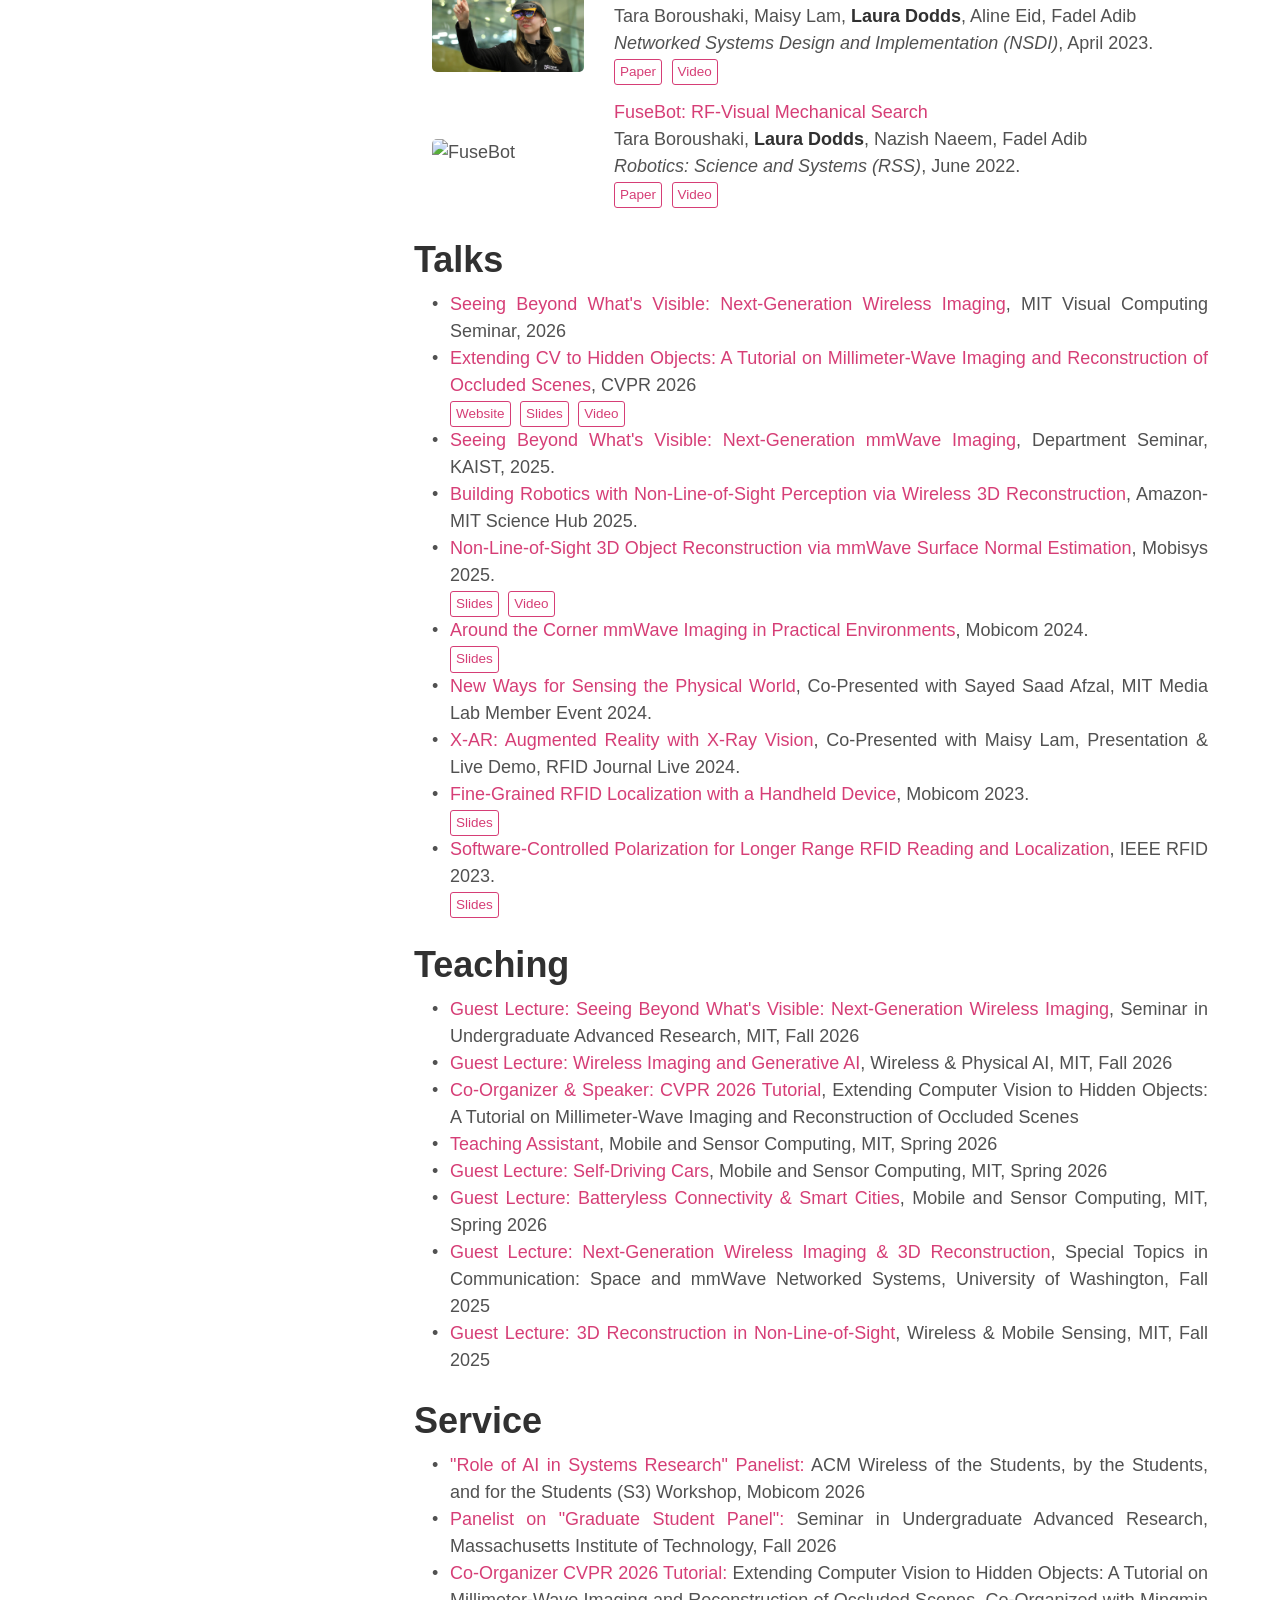
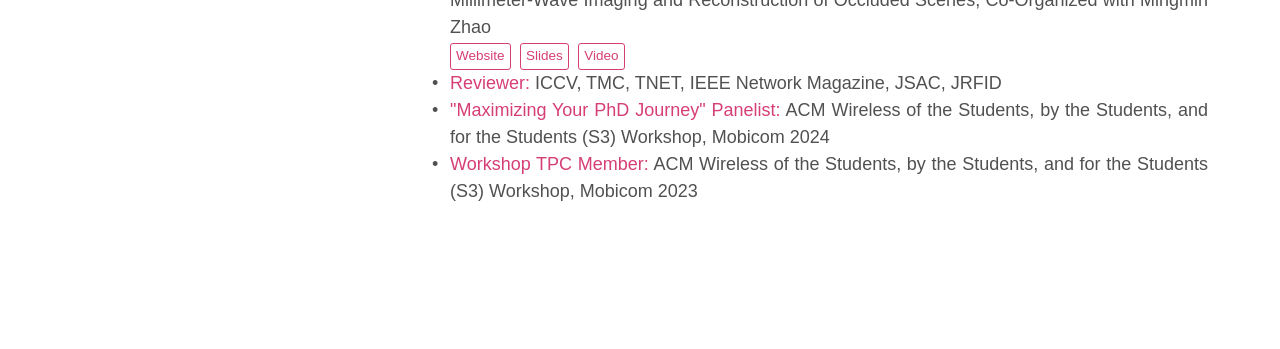
==== commit b59b1071: "Added new lecture and panel" ====
--- a/index.html
+++ b/index.html
@@ -439,7 +439,8 @@
           </ul>
 
 <h1 id="teaching">Teaching</h1>
-        <ul>
+        <ul>          
+          <li><span style="color:#d63e76">Guest Lecture: Seeing Beyond What's Visible: Next-Generation Wireless Imaging</span>, Seminar in Undergraduate Advanced Research, MIT, Fall 2026</li>
           <li><span style="color:#d63e76">Guest Lecture: Wireless Imaging and Generative AI</span>, Wireless & Physical AI, MIT, Fall 2026</li>
           <li> <span style="color:#d63e76">Co-Organizer & Speaker: CVPR 2026 Tutorial</span>, Extending Computer Vision to Hidden Objects: A Tutorial on Millimeter-Wave Imaging and Reconstruction of Occluded Scenes          </li>
           <li><span style="color:#d63e76">Teaching Assistant</span>, Mobile and Sensor Computing, MIT, Spring 2026</li>
@@ -452,6 +453,7 @@
         
 <h1 id="service">Service</h1>
         <ul>
+                <li> <span style="color:#d63e76">"Role of AI in Systems Research" Panelist: </span>ACM Wireless of the Students, by the Students, and for the Students (S3) Workshop, Mobicom 2026</li>
           <li> <span style="color:#d63e76">Panelist on "Graduate Student Panel": </span>Seminar in Undergraduate Advanced Research, Massachusetts Institute of Technology, Fall 2026</li>
           <li> <span style="color:#d63e76">Co-Organizer CVPR 2026 Tutorial: </span>Extending Computer Vision to Hidden Objects: A Tutorial on Millimeter-Wave Imaging and Reconstruction of Occluded Scenes, Co-Organized with Mingmin Zhao          </li>
           <a href="https://cvpr-mmwave-tutorial.github.io/" class="button-link">Website</a> <a href="https://cvpr-mmwave-tutorial.github.io/assets/slides/CVPR_Tutorial_Compressed.pptx" class="button-link">Slides</a> <a href="https://youtu.be/iNh4LRrXfsc" class="button-link">Video</a> 
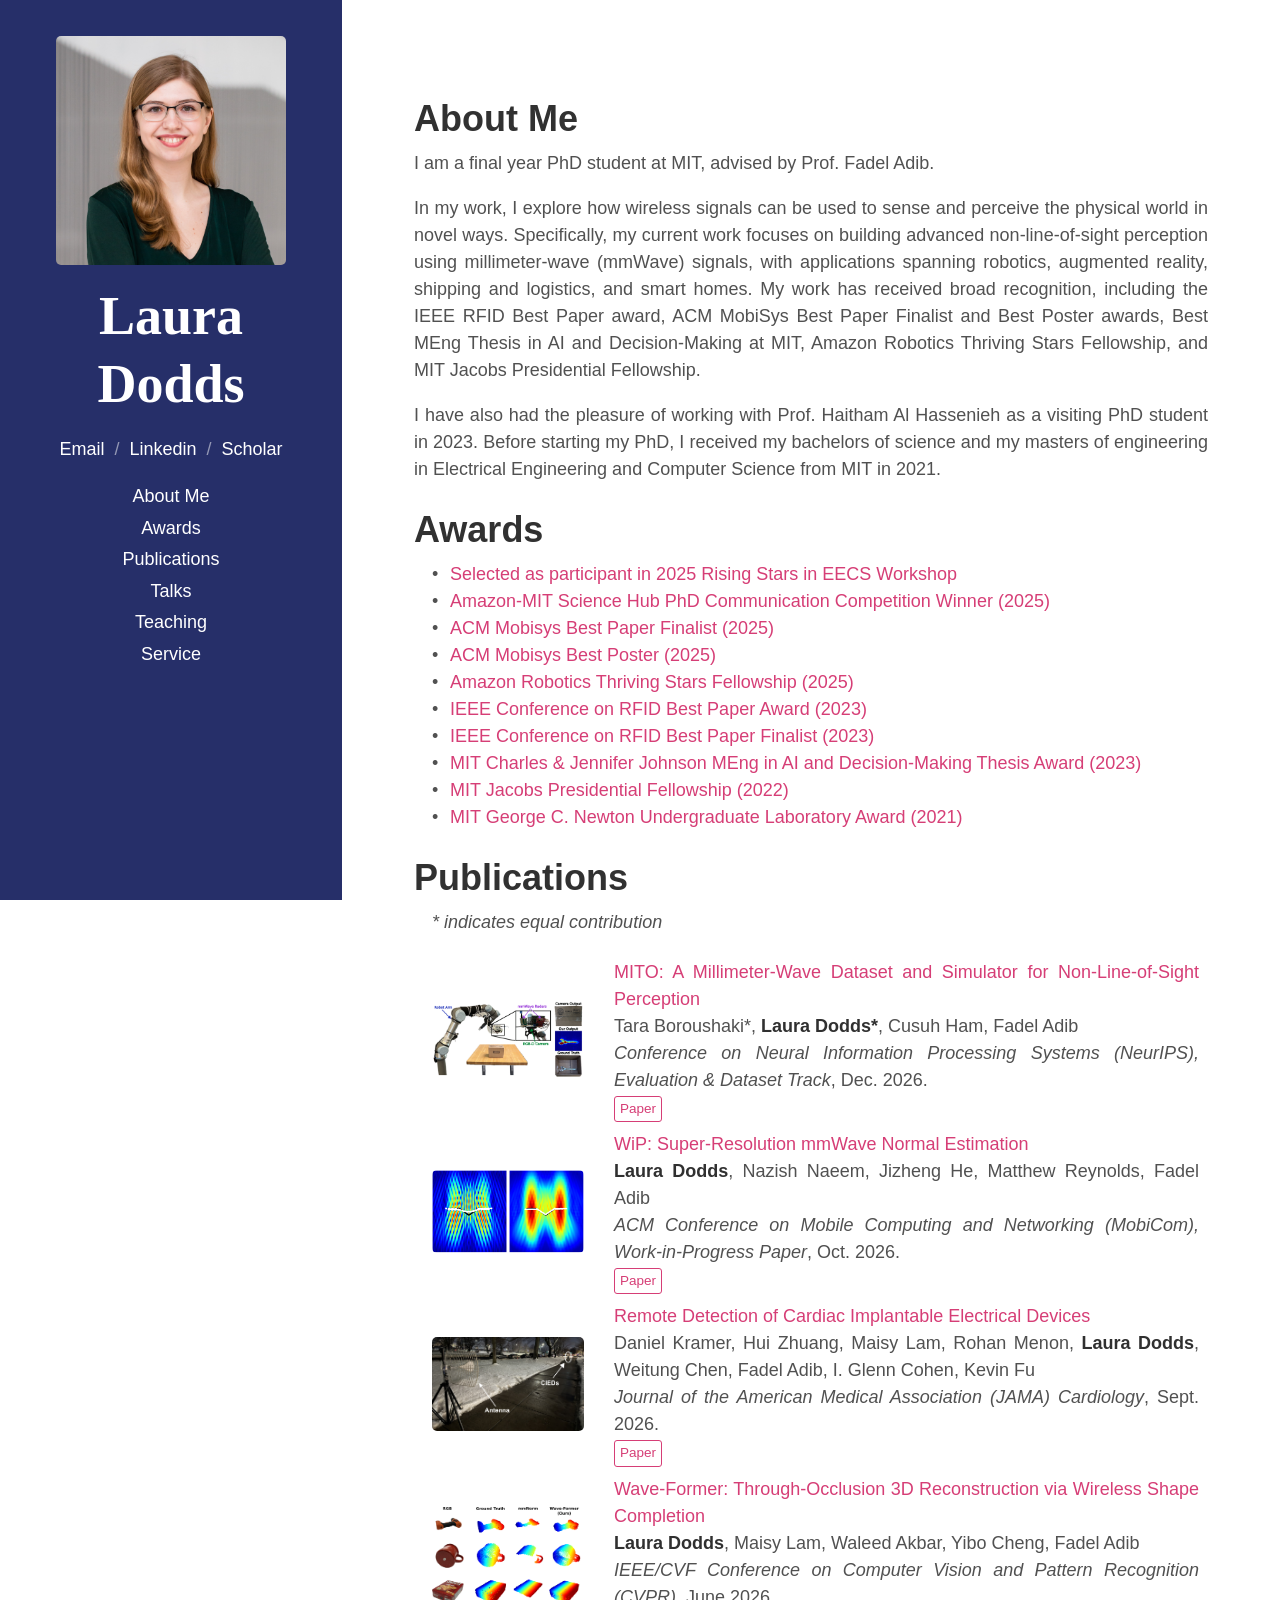
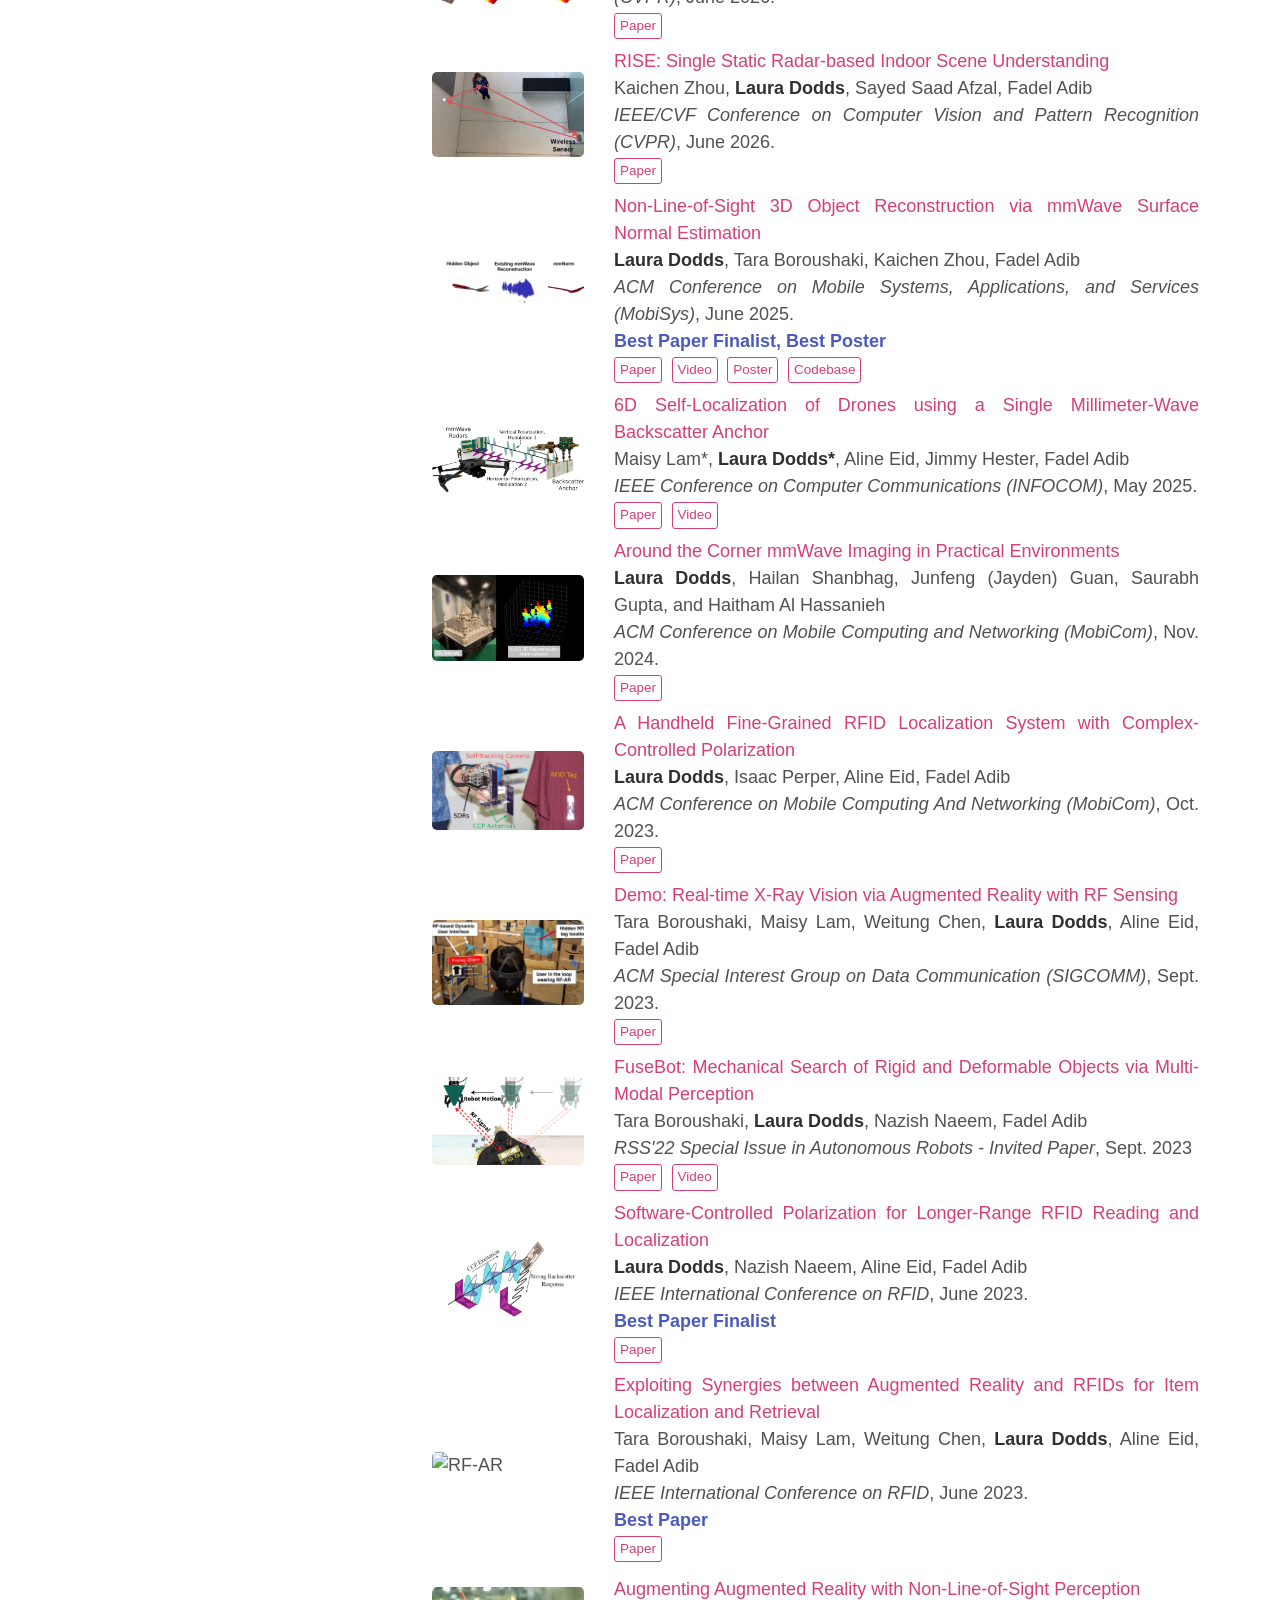
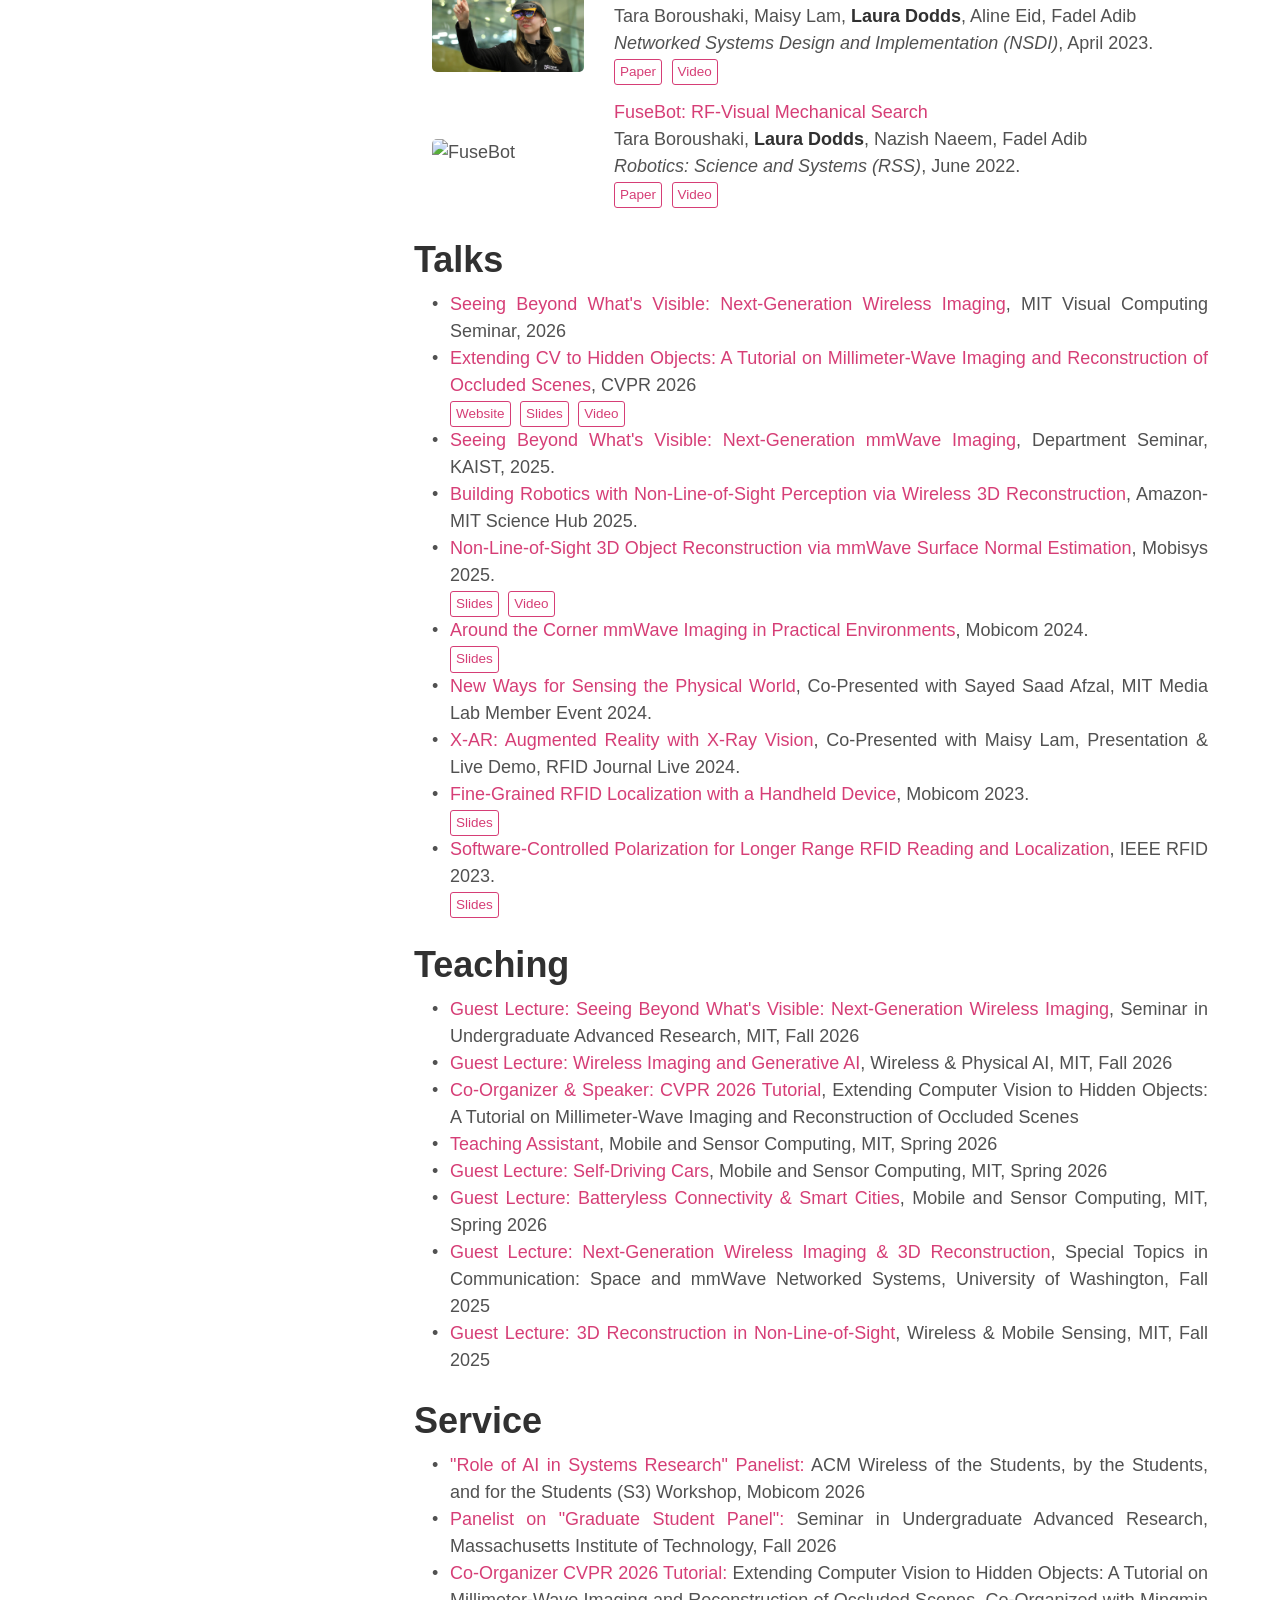
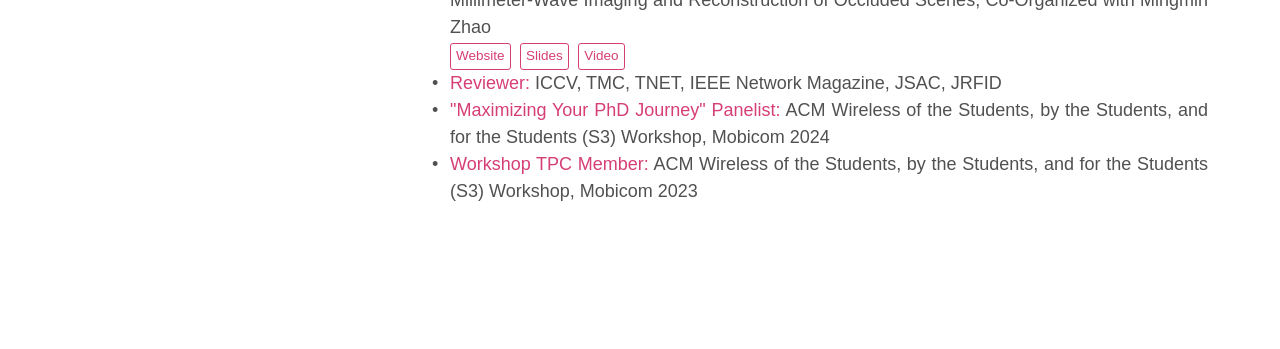
==== commit 01e6e25d: "Fix" ====
--- a/index.html
+++ b/index.html
@@ -114,7 +114,7 @@
       <li> <a href="https://2023.ieee-rfid.org/">IEEE Conference on RFID Best Paper Finalist (2023)</a> </li> 
       <li> <a href="https://www.eecs.mit.edu/2023-eecs-awards/">MIT Charles & Jennifer Johnson MEng in AI and Decision-Making Thesis Award (2023)</a> </li> 
       <li> <span style="color:#d63e76">MIT Jacobs Presidential Fellowship (2022)</span> </li> 
-      <li> <a href="https://www.eecs.mit.edu/2021-eecs-awards/">MIT George C. Newton Undergraduate Laboratory Award (2020)</a> </li> 
+      <li> <a href="https://www.eecs.mit.edu/2021-eecs-awards/">MIT George C. Newton Undergraduate Laboratory Award (2021)</a> </li> 
 
 </ul>
 
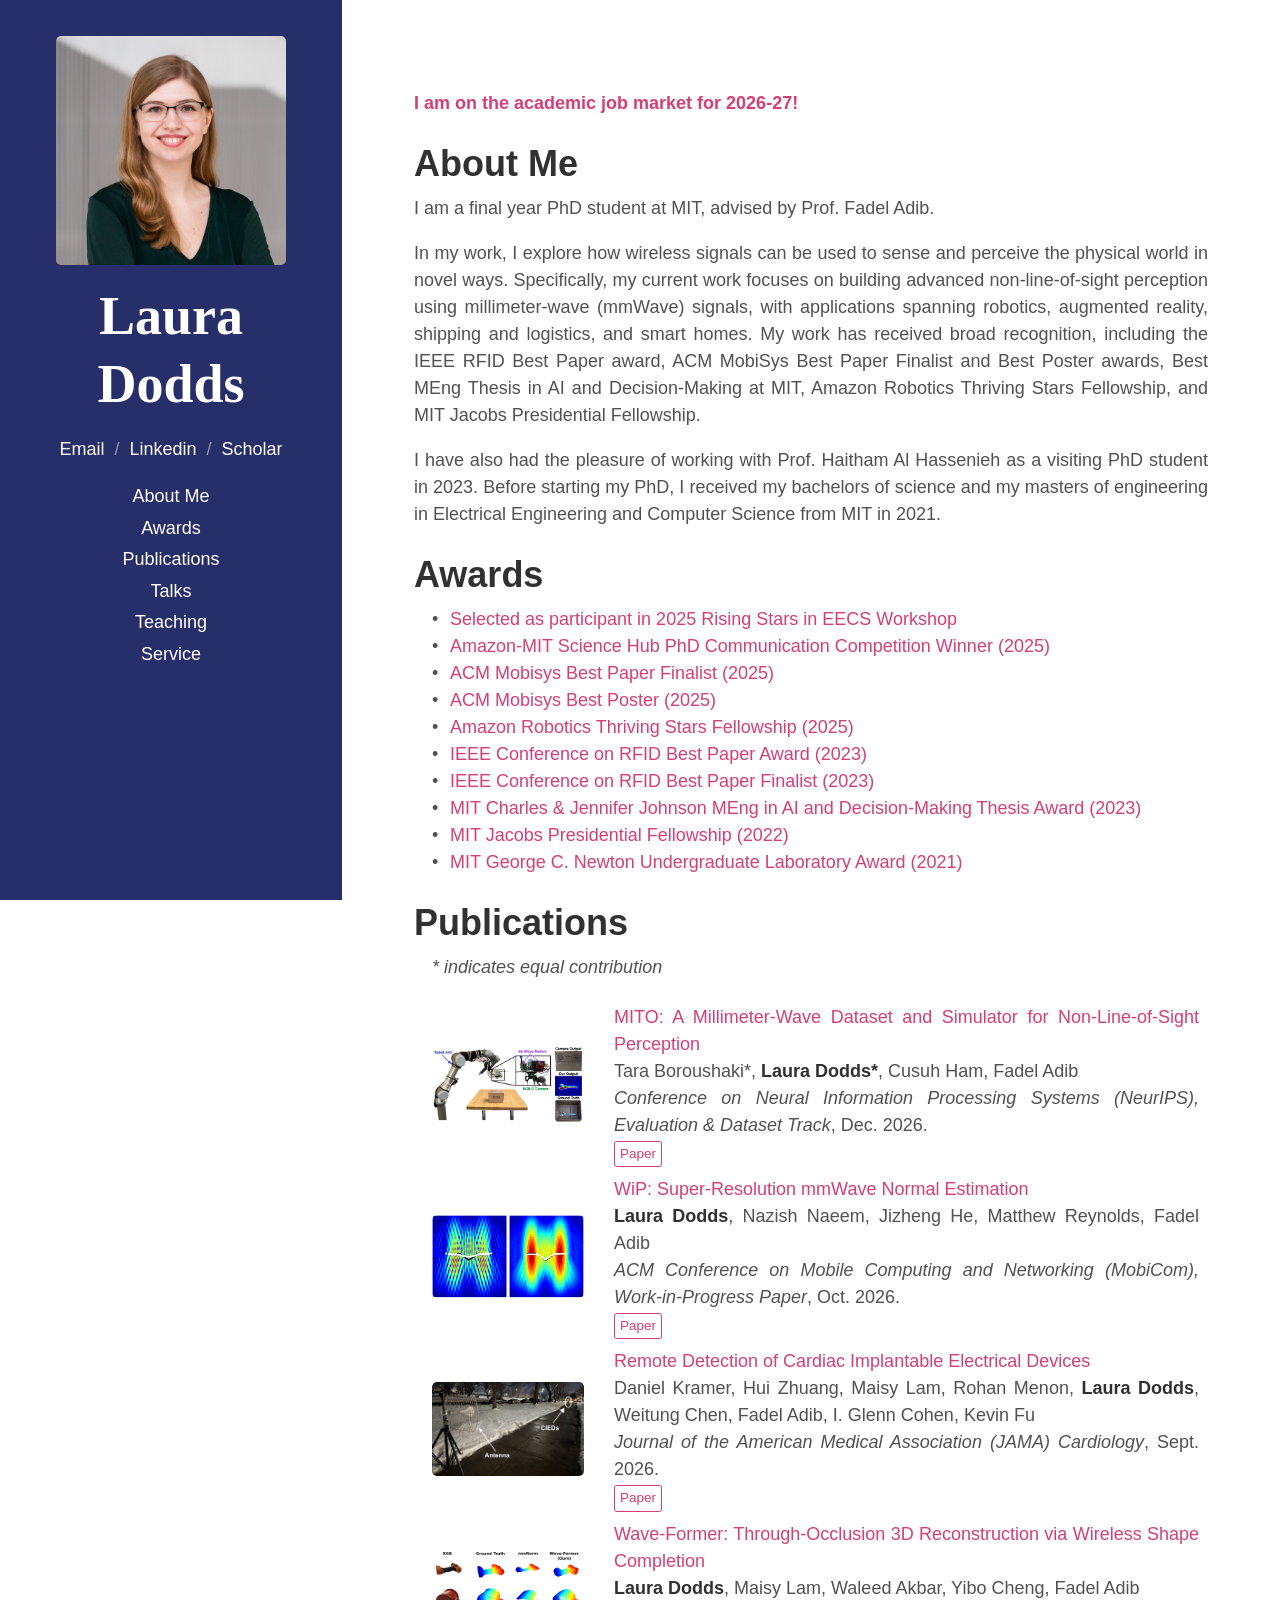
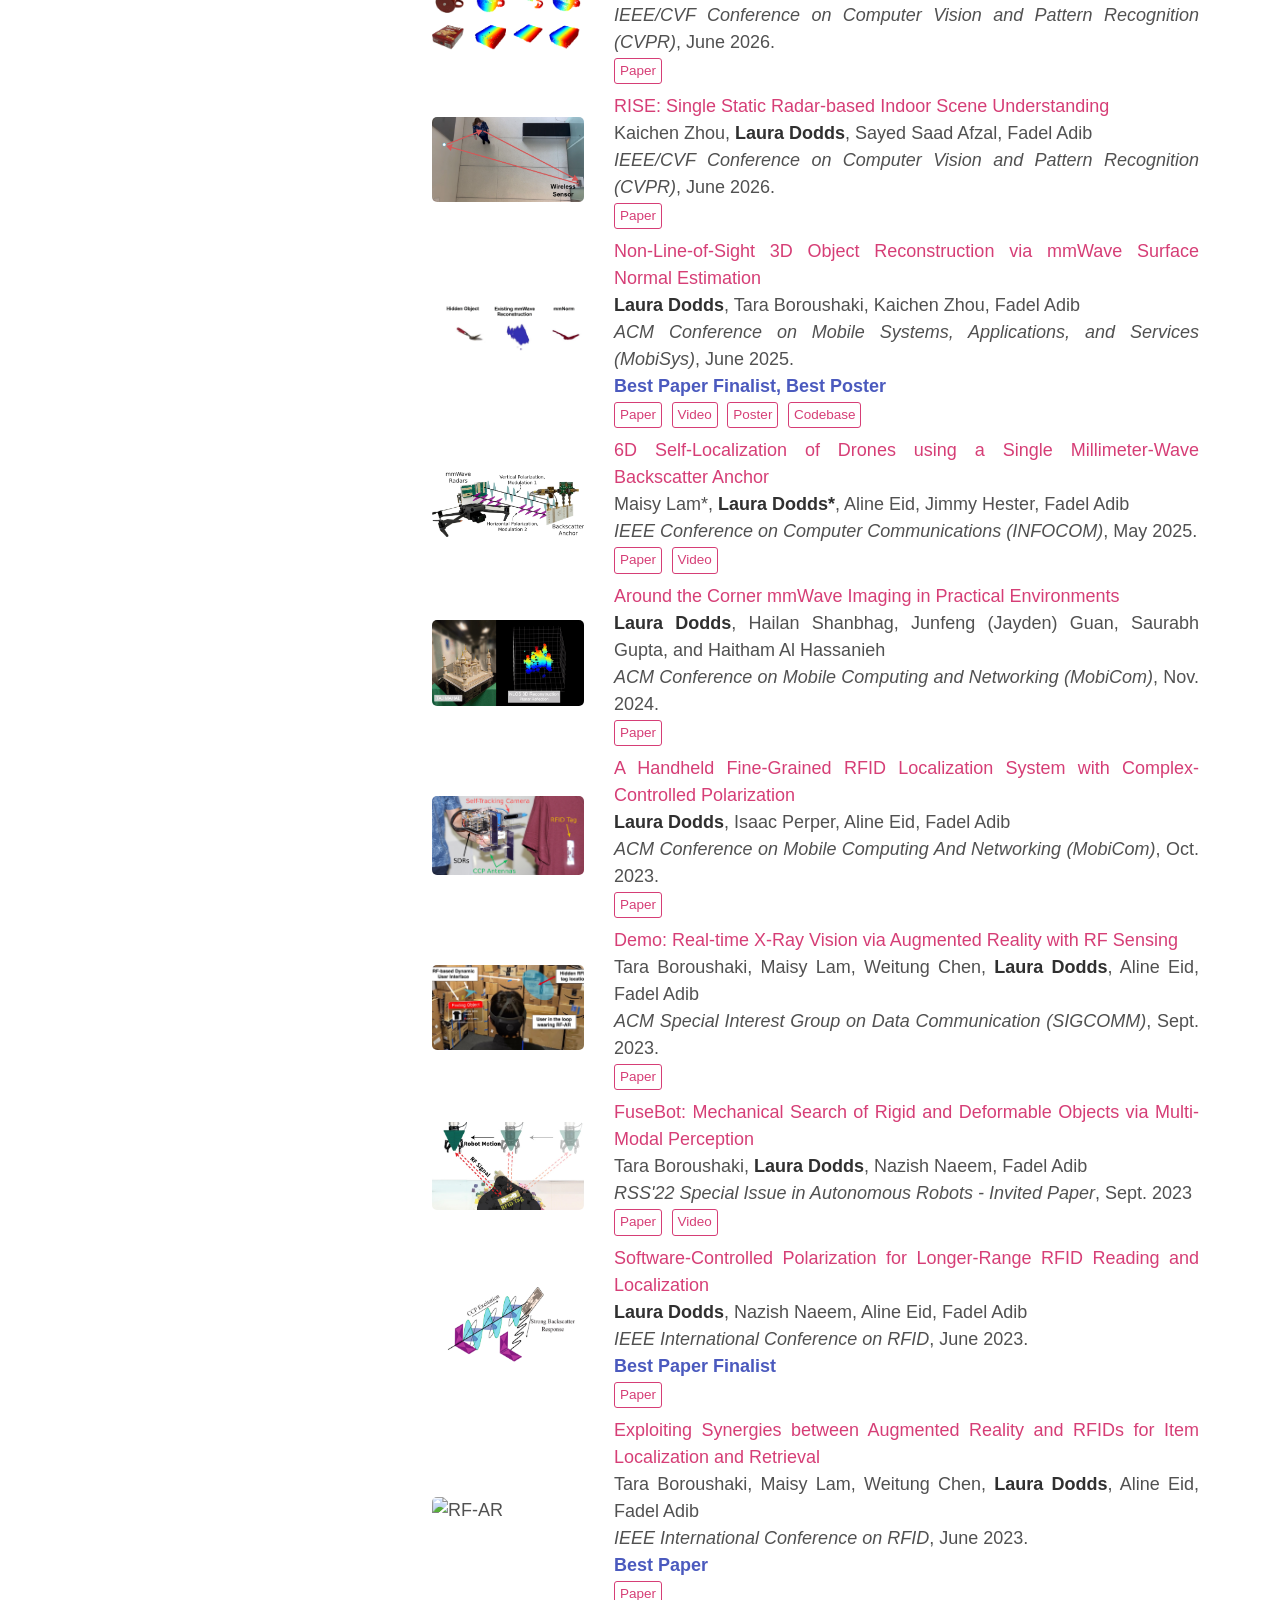
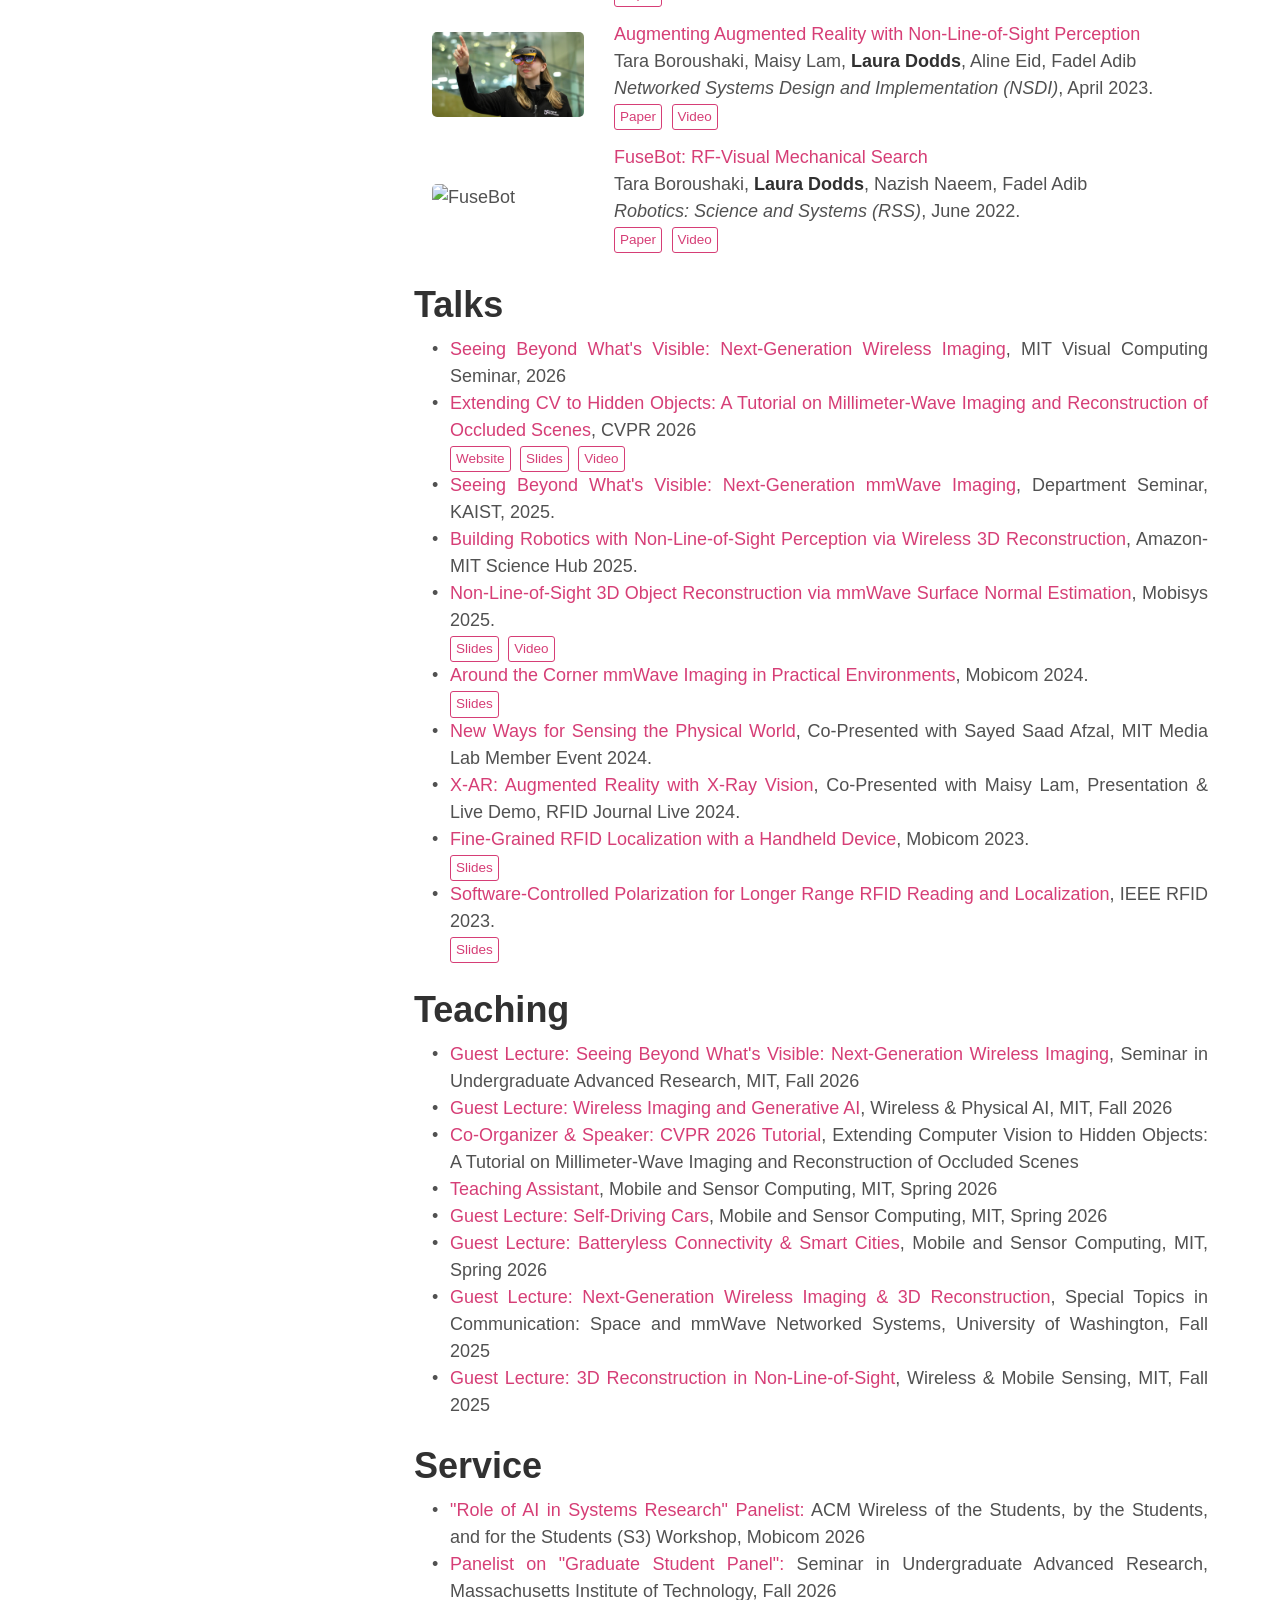
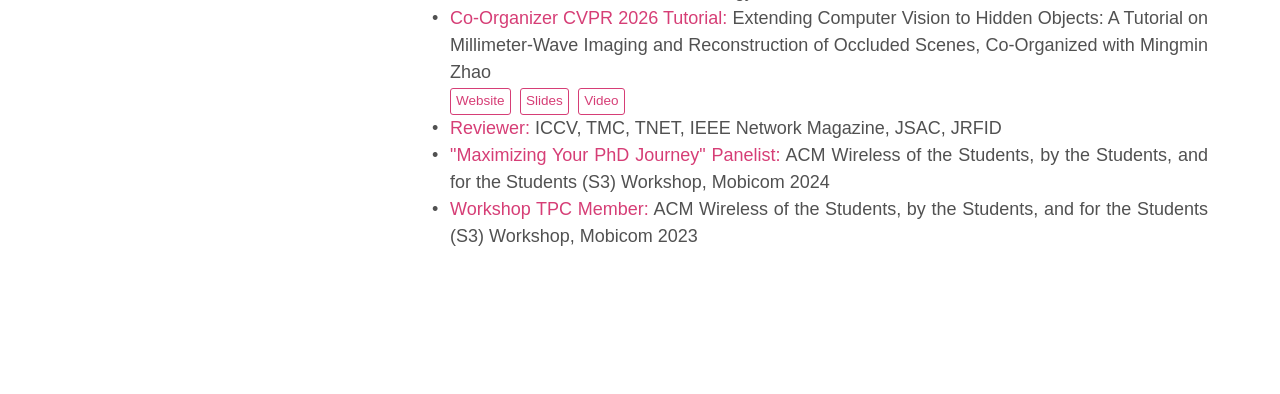
==== commit 01910a6d: "On job market" ====
--- a/index.html
+++ b/index.html
@@ -89,7 +89,12 @@
 
     <div class="content container">
       <div class="page">
+    
+          <p style="text-align: justify;"></p><span style="color:#d63e76; font-weight: bold;"> I am on the academic job market for 2026-27!</span></p>
+
+          
   <h1 id="about">About Me</h1>
+
         <p style="text-align: justify;">
         I am a final year PhD student at MIT, advised by Prof. Fadel Adib. 
         </p>
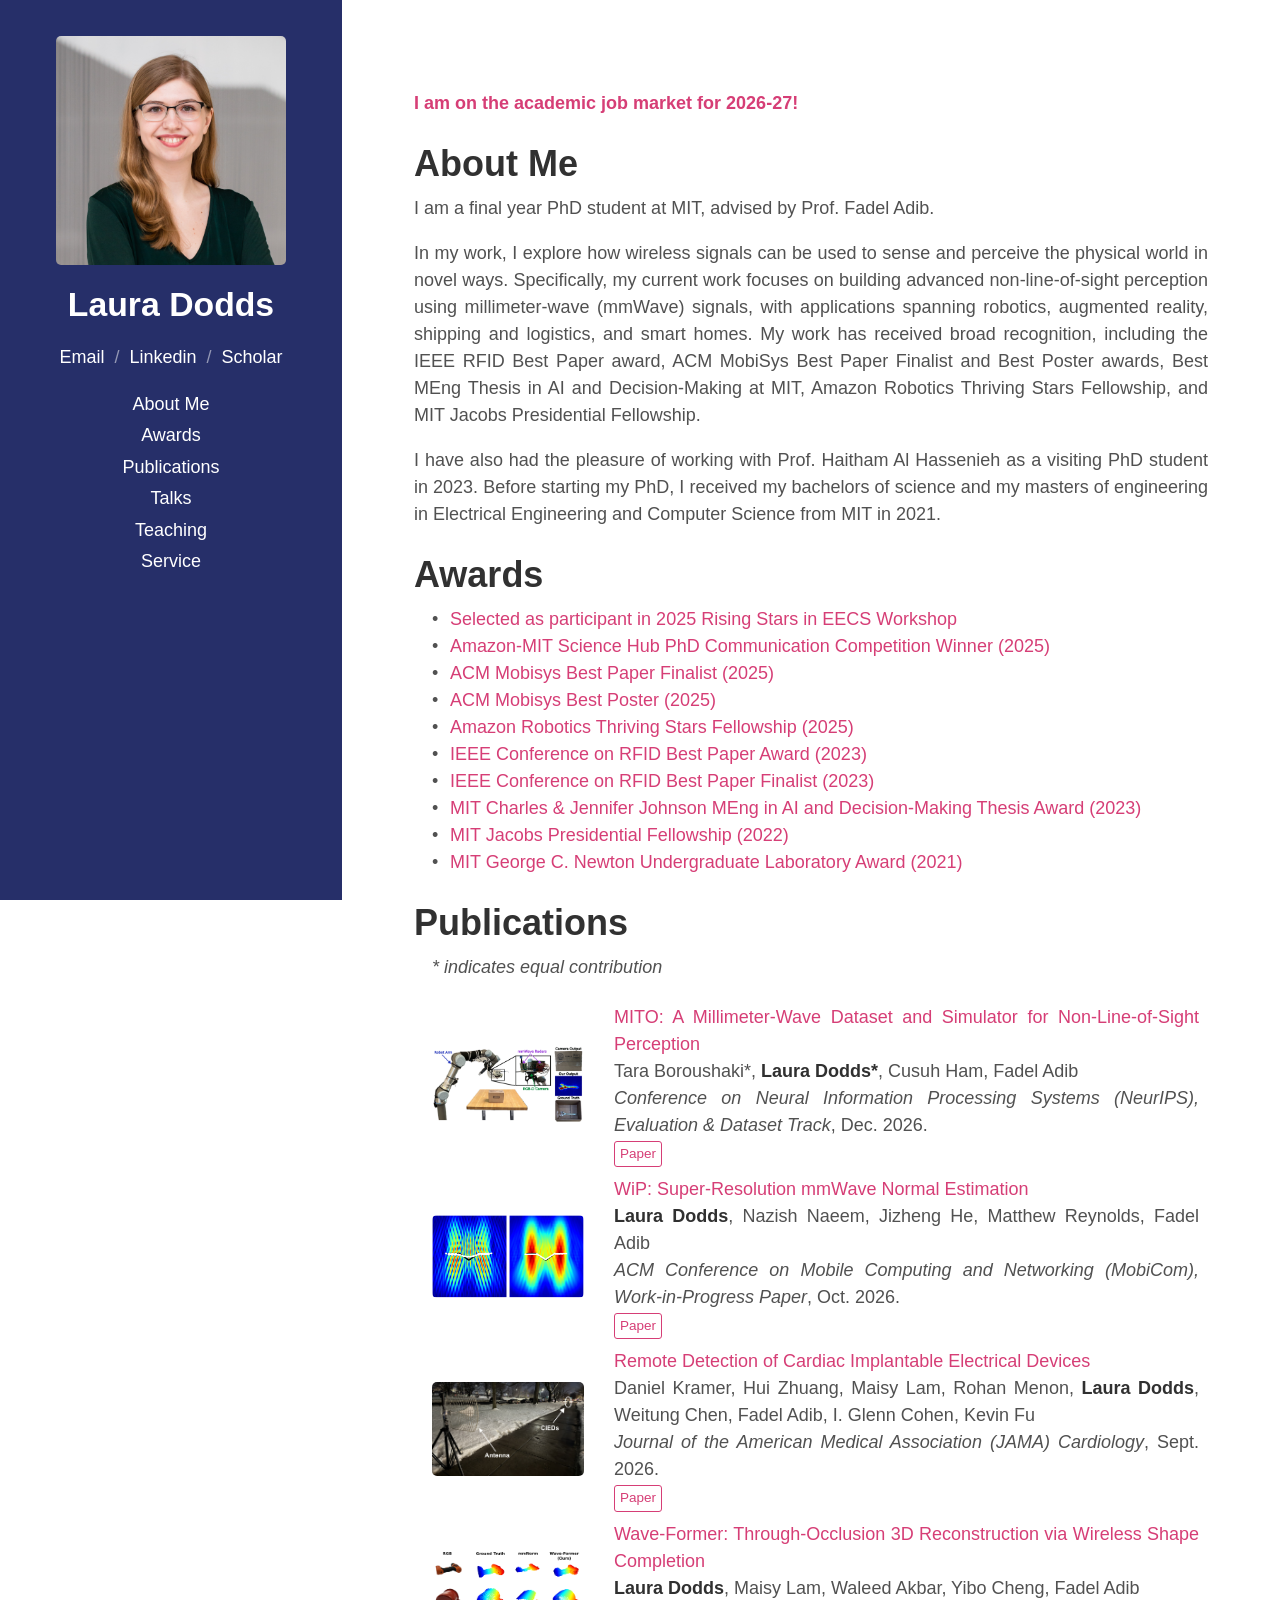
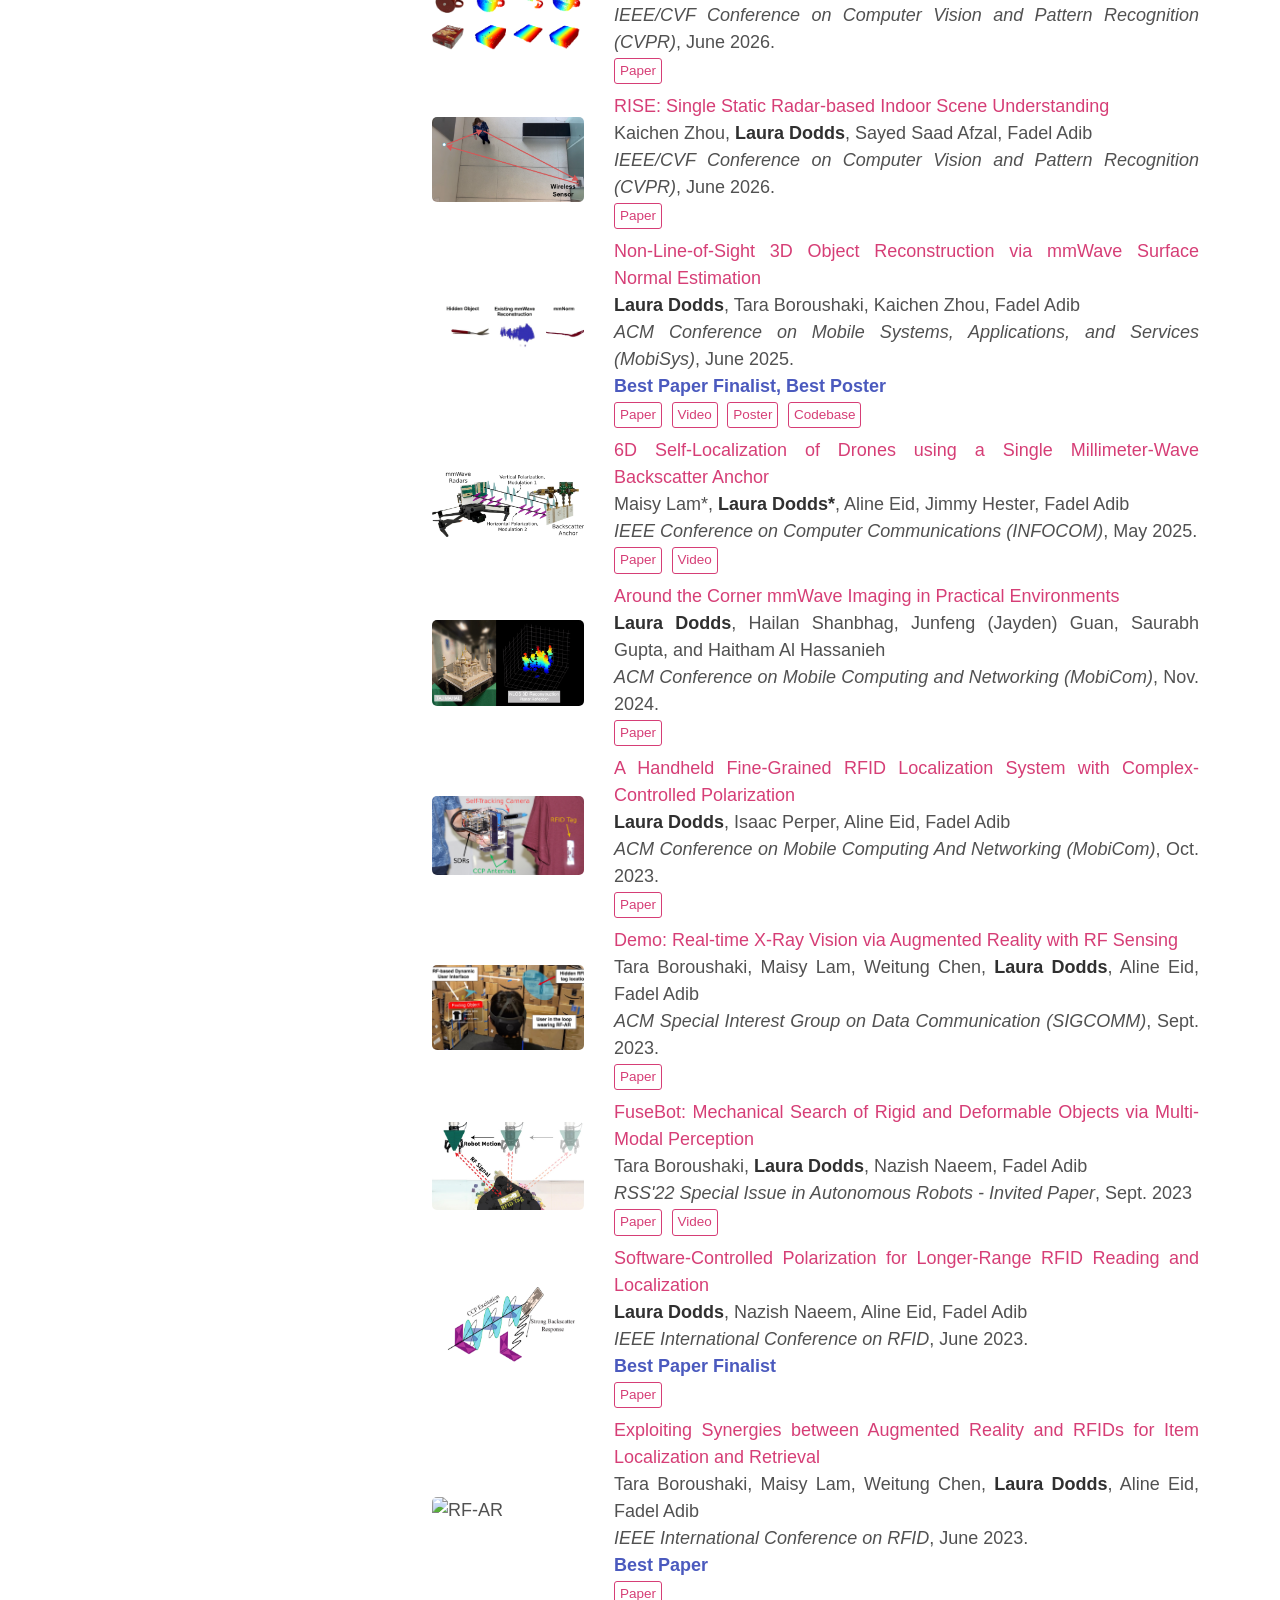
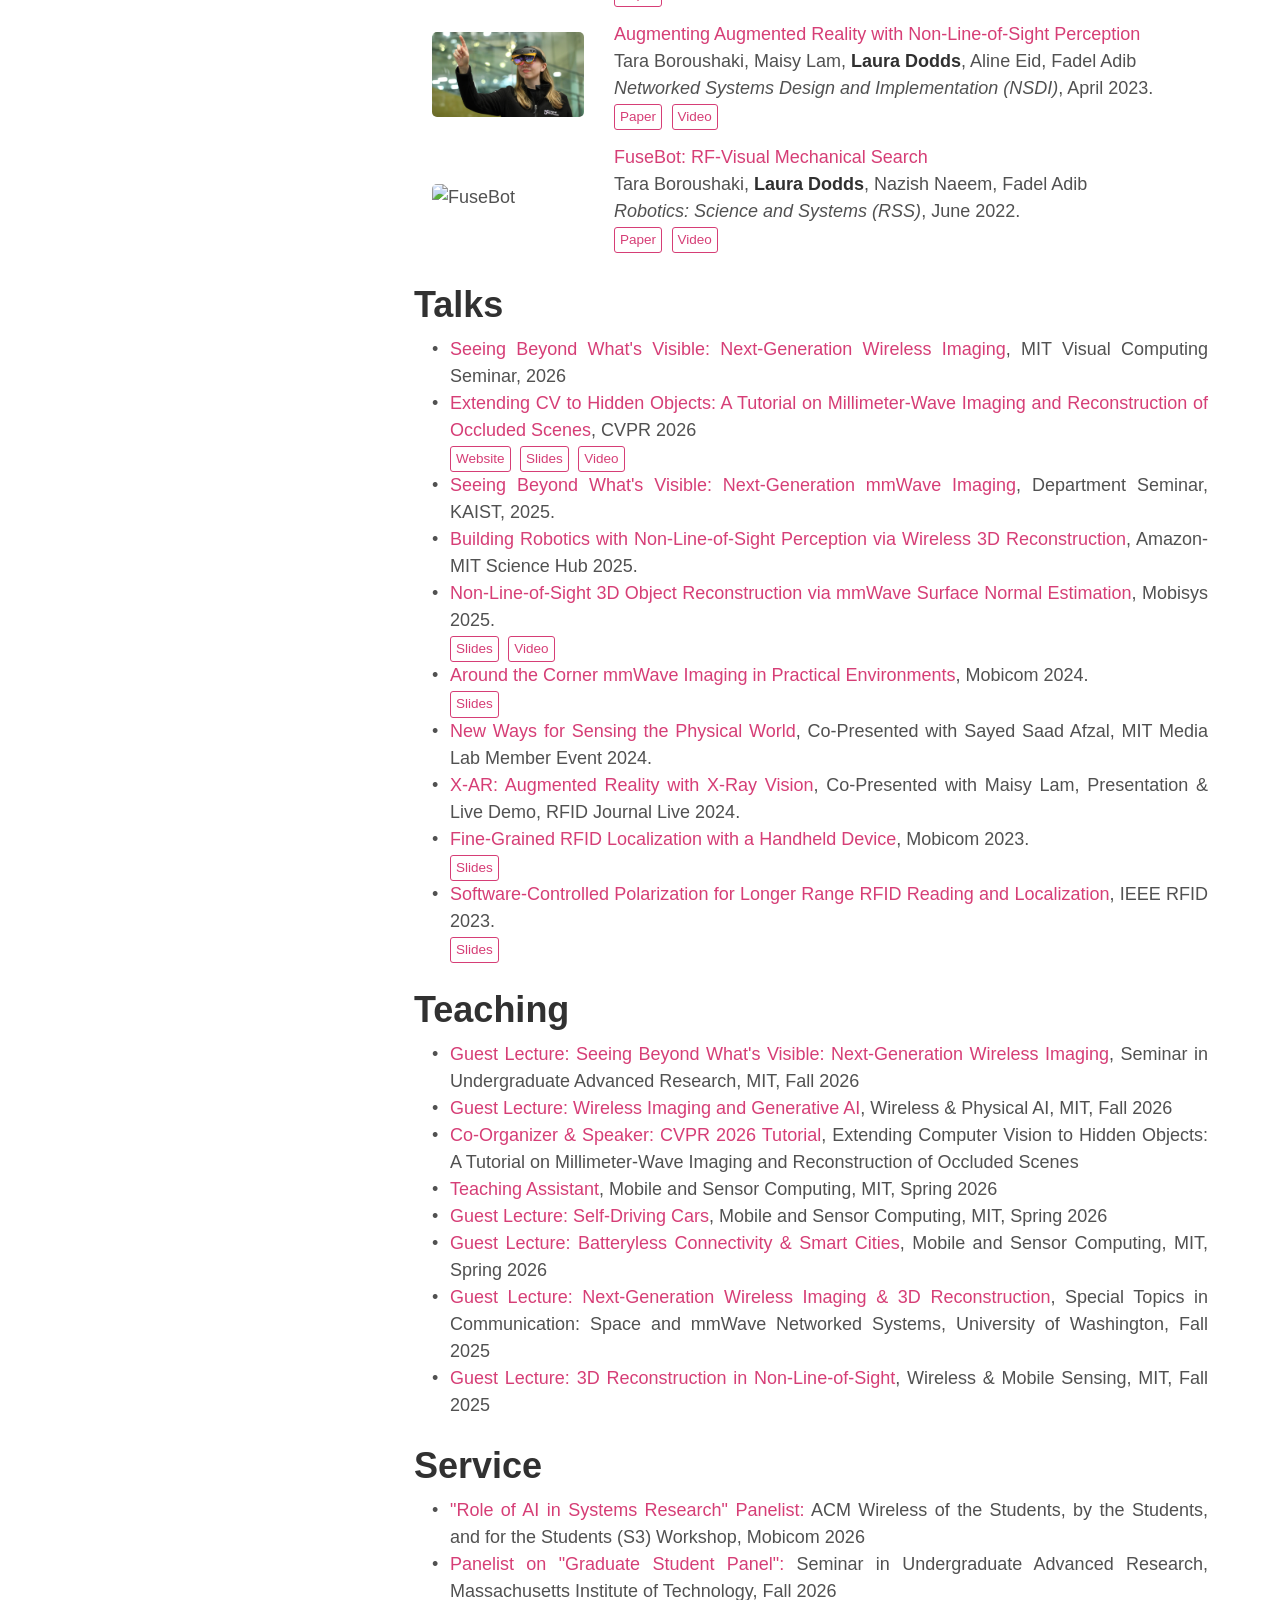
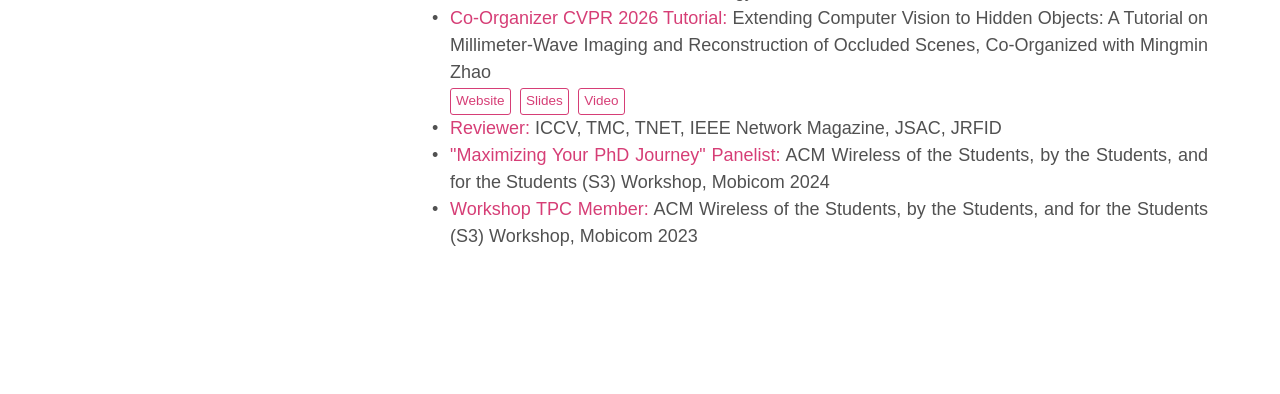
==== commit b165ba5d: "Font fix" ====
--- a/index.html
+++ b/index.html
@@ -32,7 +32,6 @@
   <link rel="stylesheet" href="css/poole.css">
   <link rel="stylesheet" href="css/syntax.css">
   <link rel="stylesheet" href="css/hyde.css">
-  <!-- <link rel="stylesheet" href="http://fonts.googleapis.com/css?family=PT+Sans:400,400italic,700|Abril+Fatface"> -->
 
   <link rel="apple-touch-icon-precomposed" href="http://localhost:4000/public/apple-touch-icon-144-precomposed.png">
   <link rel="shortcut icon" type="image/x-icon" href="images/laura_headshot.jpg">
@@ -55,11 +54,11 @@
   <div class="container" >
     <div class="sidebar-about">
       <a href="images/laura_headshot.jpg"><img style="width:85%;max-width:100%;display:block;margin-left:auto;margin-right:auto" alt="profile photo" src="images/laura_headshot.jpg" class="hoverZoomLink"></a>
-      <h1>
-        <a href="" style="text-align: center">
+      <h2>
+        <a href="" style="text-align: center;font-size: 125%;">
           Laura Dodds
         </a>
-      </h1>
+      </h2>
       <p class="lead"></p>
     </div>
     <div>
--- a/css/hyde.css
+++ b/css/hyde.css
@@ -32,7 +32,7 @@
  */
 
 html {
-  font-family: "PT Sans", Helvetica, Arial, sans-serif;
+  font-family: Helvetica, Arial, sans-serif;
 }
 @media (min-width: 48em) {
   html {
